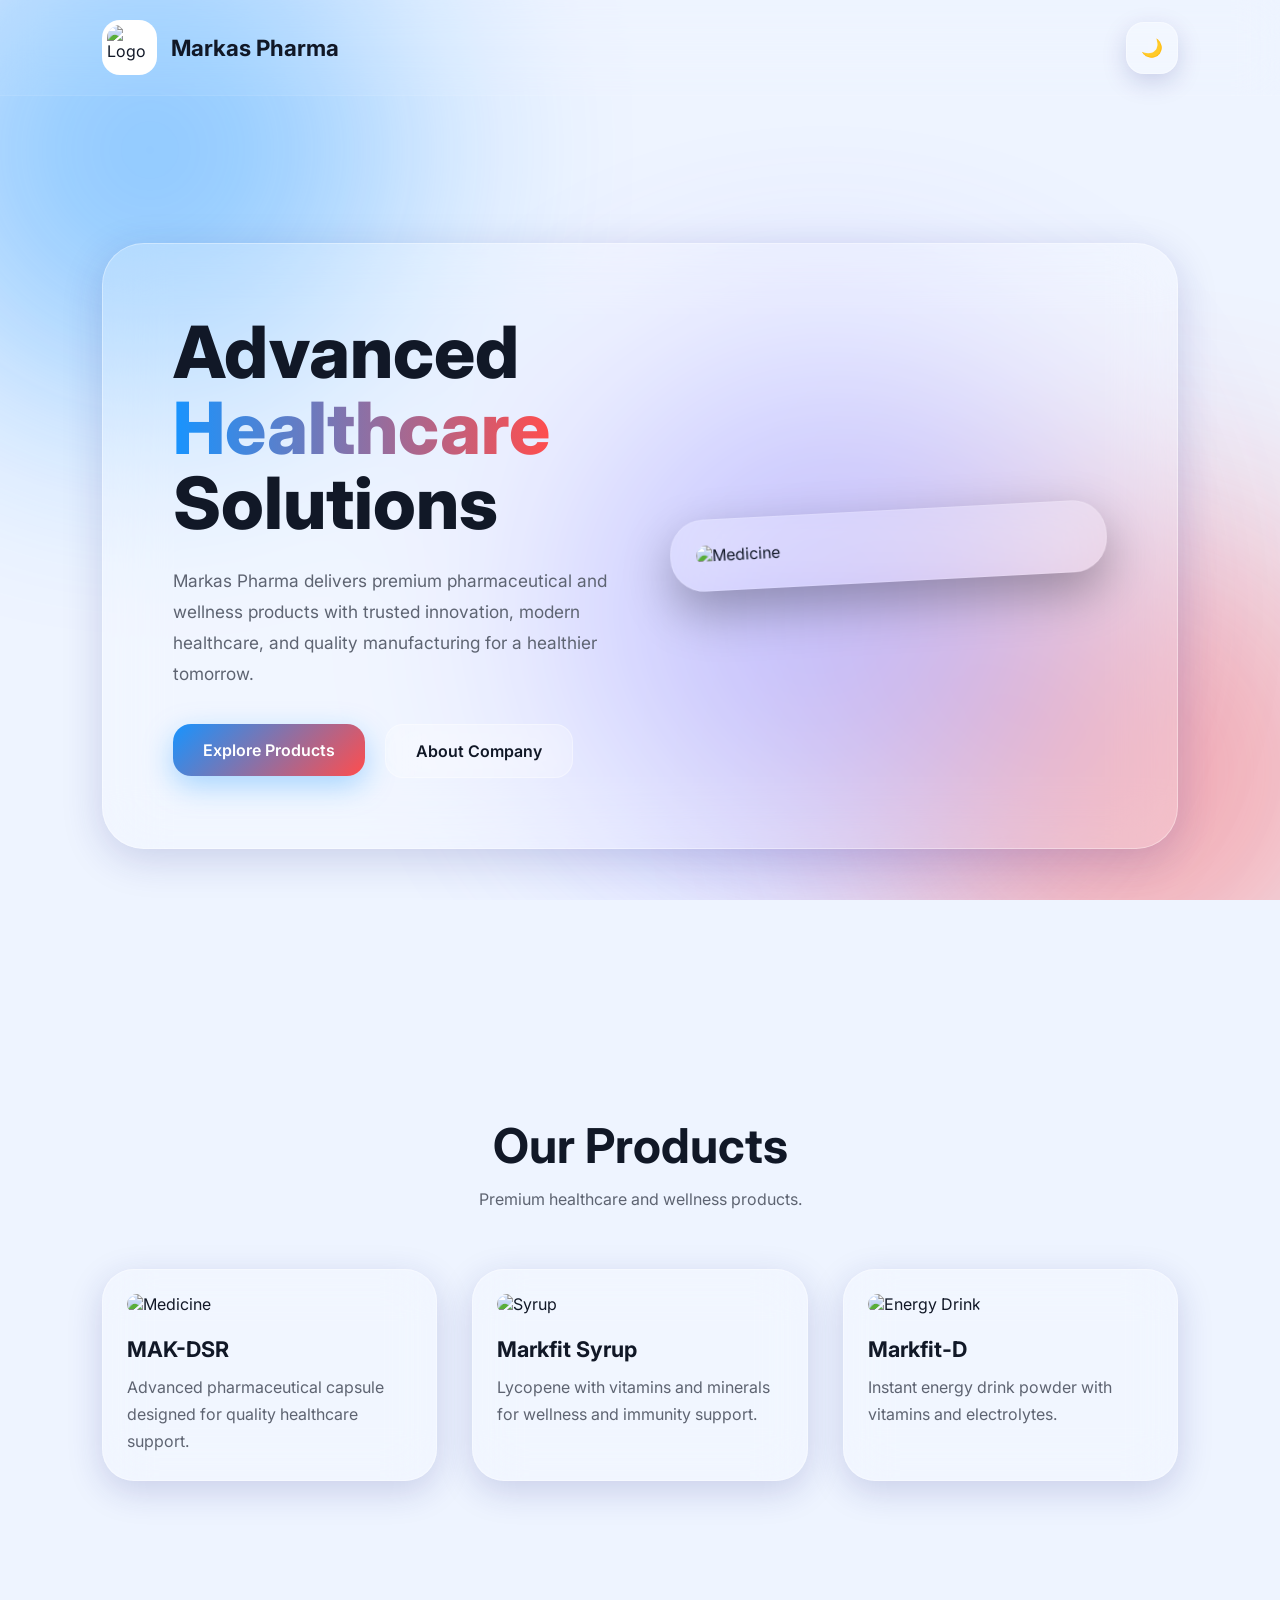
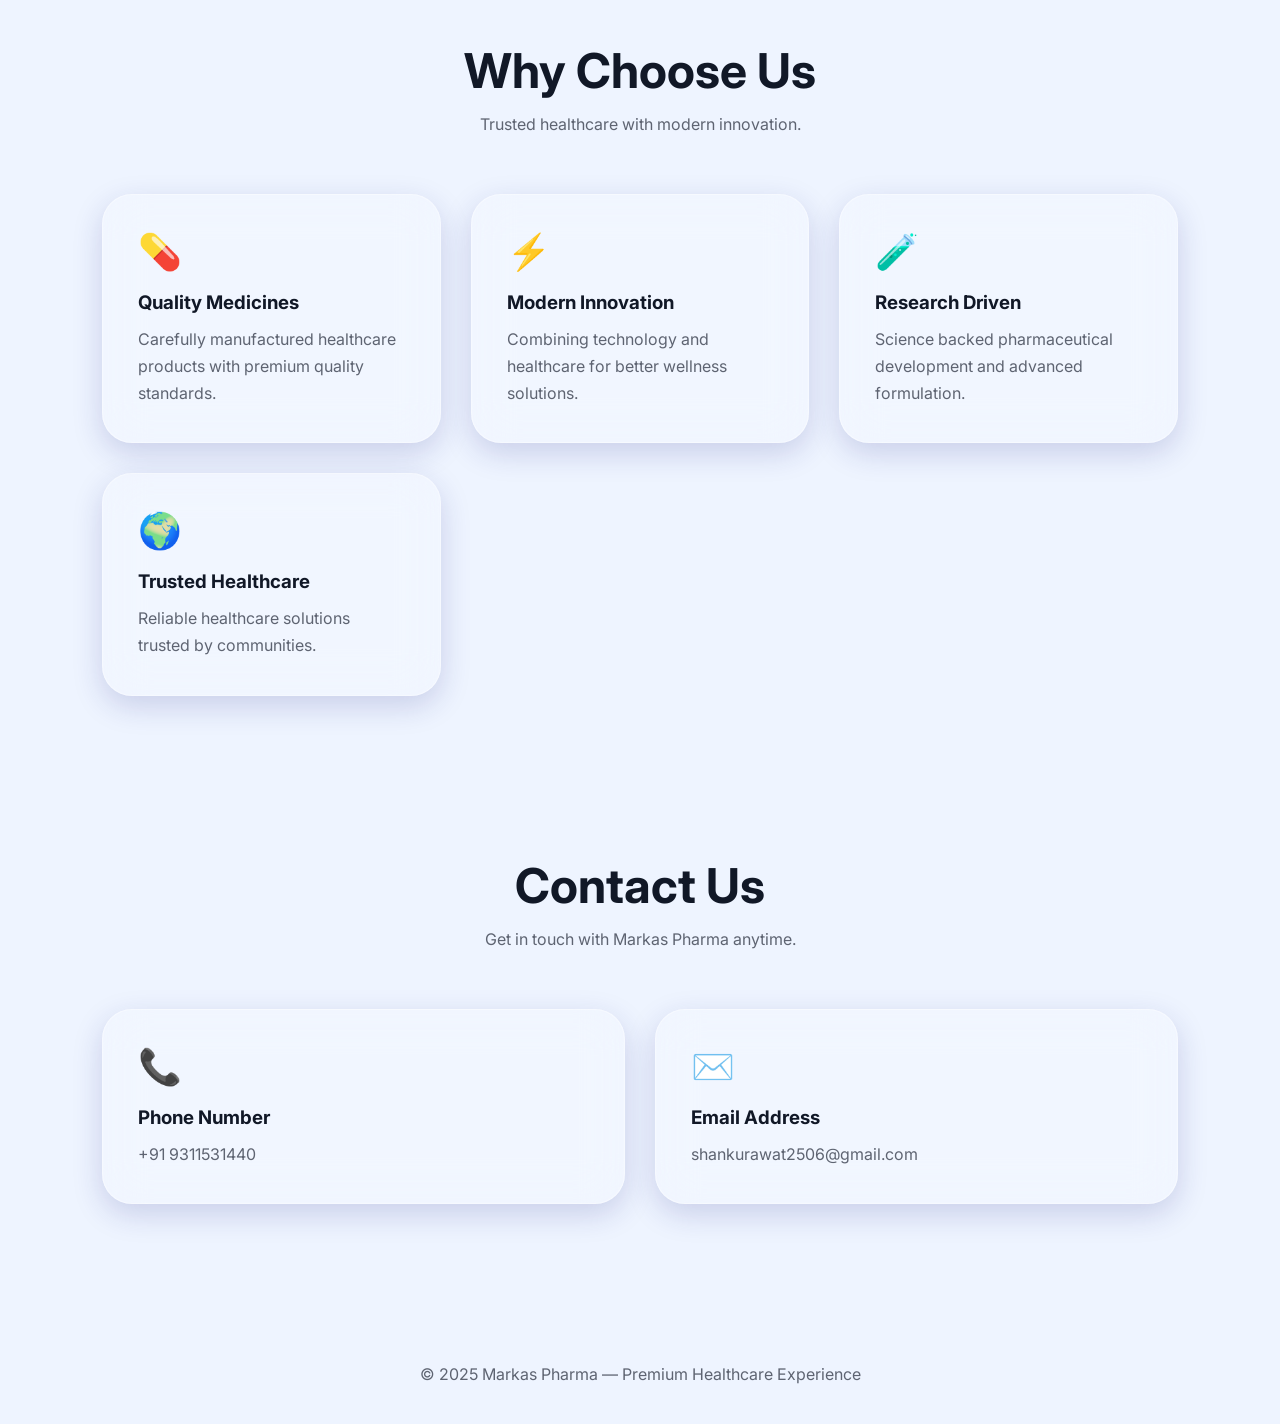
==== index.html @ 75c17c82 "Update index.html" ====
<!DOCTYPE html>
<html lang="en">

<head>

  <meta charset="UTF-8">
  <meta name="viewport" content="width=device-width, initial-scale=1.0">

  <title>Markas Pharma</title>

  <link rel="preconnect" href="https://fonts.googleapis.com">
  <link rel="preconnect" href="https://fonts.gstatic.com" crossorigin>

  <link href="https://fonts.googleapis.com/css2?family=Inter:wght@300;400;500;600;700;800&display=swap" rel="stylesheet">

  <style>

    *{
      margin:0;
      padding:0;
      box-sizing:border-box;
      font-family:'Inter',sans-serif;
      scroll-behavior:smooth;
    }

    :root{

      --bg:#eef4ff;
      --text:#111827;
      --sub:#5e6472;

      --glass:rgba(255,255,255,0.22);
      --border:rgba(255,255,255,0.35);

      --shadow:rgba(31,38,135,0.18);

    }

    body.dark{

      --bg:#050816;
      --text:#ffffff;
      --sub:#c7d0e0;

      --glass:rgba(15,18,35,0.45);
      --border:rgba(255,255,255,0.08);

      --shadow:rgba(0,0,0,0.5);

    }

    body{

      background:var(--bg);
      color:var(--text);

      overflow-x:hidden;

      transition:0.5s ease;

      min-height:100vh;

    }

    a{
      text-decoration:none;
    }

    /* Background */

    .bg{

      position:fixed;
      inset:0;

      z-index:-1;

      overflow:hidden;

    }

    .blob{

      position:absolute;

      width:500px;
      height:500px;

      border-radius:50%;

      filter:blur(120px);

      opacity:0.45;

      animation:float 10s infinite alternate ease-in-out;

    }

    .blob1{

      background:#1794ff;

      top:-100px;
      left:-100px;

    }

    .blob2{

      background:#ff4d4d;

      bottom:-120px;
      right:-100px;

      animation-delay:2s;

    }

    .blob3{

      background:#6d5eff;

      top:40%;
      left:45%;

      animation-delay:4s;

    }

    @keyframes float{

      0%{
        transform:translateY(0px) scale(1);
      }

      100%{
        transform:translateY(-40px) scale(1.1);
      }

    }

    /* Navbar */

    nav{

      width:100%;

      padding:20px 8%;

      display:flex;
      justify-content:space-between;
      align-items:center;

      position:sticky;
      top:0;

      z-index:100;

      backdrop-filter:blur(20px);

      background:rgba(255,255,255,0.05);

      border-bottom:1px solid rgba(255,255,255,0.08);

    }

    .logo{

      display:flex;
      align-items:center;

      gap:14px;

    }

    .logo img{

      width:55px;
      height:55px;

      border-radius:18px;

      object-fit:cover;

      background:white;

      padding:5px;

    }

    .logo h2{

      font-size:1.4rem;
      font-weight:700;

    }

    .theme-btn{

      width:52px;
      height:52px;

      border:none;
      border-radius:18px;

      background:var(--glass);

      backdrop-filter:blur(20px);

      border:1px solid var(--border);

      color:var(--text);

      font-size:1.1rem;

      cursor:pointer;

      transition:0.35s ease;

      box-shadow:0 8px 25px var(--shadow);

    }

    .theme-btn:hover{

      transform:translateY(-4px) scale(1.05);

    }

    /* Hero */

    .hero{

      min-height:100vh;

      display:flex;
      justify-content:center;
      align-items:center;

      padding:80px 8%;

    }

    .hero-card{

      width:100%;
      max-width:1300px;

      padding:70px;

      border-radius:42px;

      background:var(--glass);

      backdrop-filter:blur(30px);

      border:1px solid var(--border);

      box-shadow:0 10px 40px var(--shadow);

      display:grid;

      grid-template-columns:1fr 1fr;

      gap:60px;

      animation:fadeUp 1s ease;

    }

    @keyframes fadeUp{

      from{
        opacity:0;
        transform:translateY(40px);
      }

      to{
        opacity:1;
        transform:translateY(0px);
      }

    }

    .hero-text h1{

      font-size:4.5rem;

      line-height:1.05;

      margin-bottom:24px;

      font-weight:800;

    }

    .gradient{

      background:linear-gradient(90deg,#1794ff,#ff4d4d);

      -webkit-background-clip:text;

      -webkit-text-fill-color:transparent;

    }

    .hero-text p{

      color:var(--sub);

      line-height:1.8;

      font-size:1.08rem;

      margin-bottom:35px;

    }

    .buttons{

      display:flex;
      gap:20px;

      flex-wrap:wrap;

    }

    .btn{

      padding:16px 30px;

      border:none;

      border-radius:18px;

      font-size:1rem;
      font-weight:600;

      cursor:pointer;

      transition:0.35s ease;

    }

    .primary{

      background:linear-gradient(135deg,#1794ff,#ff4d4d);

      color:white;

      box-shadow:0 10px 30px rgba(23,148,255,0.35);

    }

    .secondary{

      background:var(--glass);

      color:var(--text);

      border:1px solid var(--border);

      backdrop-filter:blur(20px);

    }

    .btn:hover{

      transform:translateY(-5px) scale(1.03);

    }

    /* Hero Visual */

    .hero-visual{

      display:flex;
      justify-content:center;
      align-items:center;

    }

    .hero-window{

      width:100%;
      max-width:500px;

      padding:25px;

      border-radius:34px;

      background:rgba(255,255,255,0.08);

      border:1px solid rgba(255,255,255,0.12);

      backdrop-filter:blur(30px);

      box-shadow:0 20px 50px rgba(0,0,0,0.3);

      transform:rotate(-3deg);

      animation:floating 5s infinite ease-in-out;

      transition:0.5s ease;

    }

    .hero-window:hover{

      transform:rotate(0deg) scale(1.03);

    }

    @keyframes floating{

      0%{
        transform:translateY(0px) rotate(-3deg);
      }

      50%{
        transform:translateY(-10px) rotate(-1deg);
      }

      100%{
        transform:translateY(0px) rotate(-3deg);
      }

    }

    .hero-window img{

      width:100%;

      border-radius:24px;

    }

    /* Products */

    .products{

      padding:120px 8%;

    }

    .section-title{

      text-align:center;

      margin-bottom:60px;

    }

    .section-title h2{

      font-size:3rem;

      margin-bottom:14px;

    }

    .section-title p{

      color:var(--sub);

    }

    .product-grid{

      display:grid;

      grid-template-columns:repeat(auto-fit,minmax(280px,1fr));

      gap:35px;

    }

    .product-card{

      padding:24px;

      border-radius:32px;

      background:var(--glass);

      border:1px solid var(--border);

      backdrop-filter:blur(24px);

      box-shadow:0 10px 35px var(--shadow);

      transition:0.45s ease;

      overflow:hidden;

    }

    .product-card:hover{

      transform:translateY(-12px) scale(1.02);

    }

    .product-card img{

      width:100%;
      height:260px;

      object-fit:cover;

      border-radius:22px;

      margin-bottom:22px;

      transition:0.4s ease;

    }

    .product-card:hover img{

      transform:scale(1.05);

    }

    .product-card h3{

      font-size:1.35rem;

      margin-bottom:12px;

    }

    .product-card p{

      color:var(--sub);

      line-height:1.7;

    }

    /* Features */

    .features{

      padding:40px 8% 120px;

    }

    .feature-grid{

      display:grid;

      grid-template-columns:repeat(auto-fit,minmax(250px,1fr));

      gap:30px;

    }

    .feature-card{

      padding:35px;

      border-radius:30px;

      background:var(--glass);

      border:1px solid var(--border);

      backdrop-filter:blur(22px);

      box-shadow:0 10px 30px var(--shadow);

      transition:0.4s ease;

    }

    .feature-card:hover{

      transform:translateY(-10px);

    }

    .feature-card .icon{

      font-size:2.2rem;

      margin-bottom:18px;

    }

    .feature-card h3{

      margin-bottom:12px;

    }

    .feature-card p{

      color:var(--sub);

      line-height:1.7;

    }

    .feature-card a{

      color:inherit;

      text-decoration:none;

    }

    footer{

      text-align:center;

      padding:40px;

      color:var(--sub);

    }

    /* Responsive */

    @media(max-width:1000px){

      .hero-card{

        grid-template-columns:1fr;

        text-align:center;

      }

      .buttons{

        justify-content:center;

      }

      .hero-text h1{

        font-size:3.3rem;

      }

    }

    @media(max-width:600px){

      .hero-card{

        padding:35px;

      }

      .hero-text h1{

        font-size:2.4rem;

      }

      .section-title h2{

        font-size:2.2rem;

      }

    }

  </style>

</head>

<body>

  <!-- Background -->

  <div class="bg">

    <div class="blob blob1"></div>
    <div class="blob blob2"></div>
    <div class="blob blob3"></div>

  </div>

  <!-- Navbar -->

  <nav>

    <div class="logo">

      <img src="https://images.assettype.com/fortune-india/import/company/logos/Marksans%20Pharma%20Ltd.png" alt="Logo">

      <h2>Markas Pharma</h2>

    </div>

    <button class="theme-btn" id="themeToggle">🌙</button>

  </nav>

  <!-- Hero -->

  <section class="hero">

    <div class="hero-card">

      <div class="hero-text">

        <h1>

          Advanced
          <span class="gradient">Healthcare</span>
          Solutions

        </h1>

        <p>

          Markas Pharma delivers premium pharmaceutical
          and wellness products with trusted innovation,
          modern healthcare, and quality manufacturing
          for a healthier tomorrow.

        </p>

        <div class="buttons">

          <a href="#products">
            <button class="btn primary">Explore Products</button>
          </a>

          <a href="#about">
            <button class="btn secondary">About Company</button>
          </a>

        </div>

      </div>

      <div class="hero-visual">

        <div class="hero-window">

          <img src="https://5.imimg.com/data5/WA_9696/Default/2025/8/539053728/WN/BK/LQ/77944832/image-500x500.jpeg" alt="Medicine">

        </div>

      </div>

    </div>

  </section>

  <!-- Products -->

  <section class="products" id="products">

    <div class="section-title">

      <h2>Our Products</h2>

      <p>Premium healthcare and wellness products.</p>

    </div>

    <div class="product-grid">

      <div class="product-card">

        <img src="https://5.imimg.com/data5/WA_9696/Default/2025/8/539053728/WN/BK/LQ/77944832/image-500x500.jpeg" alt="Medicine">

        <h3>MAK-DSR</h3>

        <p>

          Advanced pharmaceutical capsule designed
          for quality healthcare support.

        </p>

      </div>

      <div class="product-card">

        <img src="https://5.imimg.com/data5/WA_9696/Default/2025/8/539055608/VT/BB/RM/77944832/markfit-syp-multivitamin-amino-acid-syp-delicious-mix-fruit-flavour-500x500.jpeg" alt="Syrup">

        <h3>Markfit Syrup</h3>

        <p>

          Lycopene with vitamins and minerals
          for wellness and immunity support.

        </p>

      </div>

      <div class="product-card">

        <img src="https://5.imimg.com/data5/WA_9696/Default/2025/8/539056517/HC/BA/ZZ/77944832/image-500x500.jpeg" alt="Energy Drink">

        <h3>Markfit-D</h3>

        <p>

          Instant energy drink powder with
          vitamins and electrolytes.

        </p>

      </div>

    </div>

  </section>

  <!-- Features -->

  <section class="features" id="about">

    <div class="section-title">

      <h2>Why Choose Us</h2>

      <p>Trusted healthcare with modern innovation.</p>

    </div>

    <div class="feature-grid">

      <div class="feature-card">

        <div class="icon">💊</div>

        <h3>Quality Medicines</h3>

        <p>

          Carefully manufactured healthcare
          products with premium quality standards.

        </p>

      </div>

      <div class="feature-card">

        <div class="icon">⚡</div>

        <h3>Modern Innovation</h3>

        <p>

          Combining technology and healthcare
          for better wellness solutions.

        </p>

      </div>

      <div class="feature-card">

        <div class="icon">🧪</div>

        <h3>Research Driven</h3>

        <p>

          Science backed pharmaceutical
          development and advanced formulation.

        </p>

      </div>

      <div class="feature-card">

        <div class="icon">🌍</div>

        <h3>Trusted Healthcare</h3>

        <p>

          Reliable healthcare solutions
          trusted by communities.

        </p>

      </div>

    </div>

  </section>

  <!-- Contact -->

  <section class="features">

    <div class="section-title">

      <h2>Contact Us</h2>

      <p>Get in touch with Markas Pharma anytime.</p>

    </div>

    <div class="feature-grid">

      <div class="feature-card">

        <div class="icon">📞</div>

        <h3>Phone Number</h3>

        <p>

          <a href="tel:9311531440">

            +91 9311531440

          </a>

        </p>

      </div>

      <div class="feature-card">

        <div class="icon">✉️</div>

        <h3>Email Address</h3>

        <p>

          <a href="mailto:shankurawat2506@gmail.com">

            shankurawat2506@gmail.com

          </a>

        </p>

      </div>

    </div>

  </section>

  <!-- Footer -->

  <footer>

    © 2025 Markas Pharma — Premium Healthcare Experience

  </footer>

  <!-- Theme Script -->

  <script>

    const toggle = document.getElementById("themeToggle");

    toggle.addEventListener("click", () => {

      document.body.classList.toggle("dark");

      if(document.body.classList.contains("dark")){

        toggle.innerHTML = "☀️";

      }

      else{

        toggle.innerHTML = "🌙";

      }

    });

  </script>

</body>
</html>
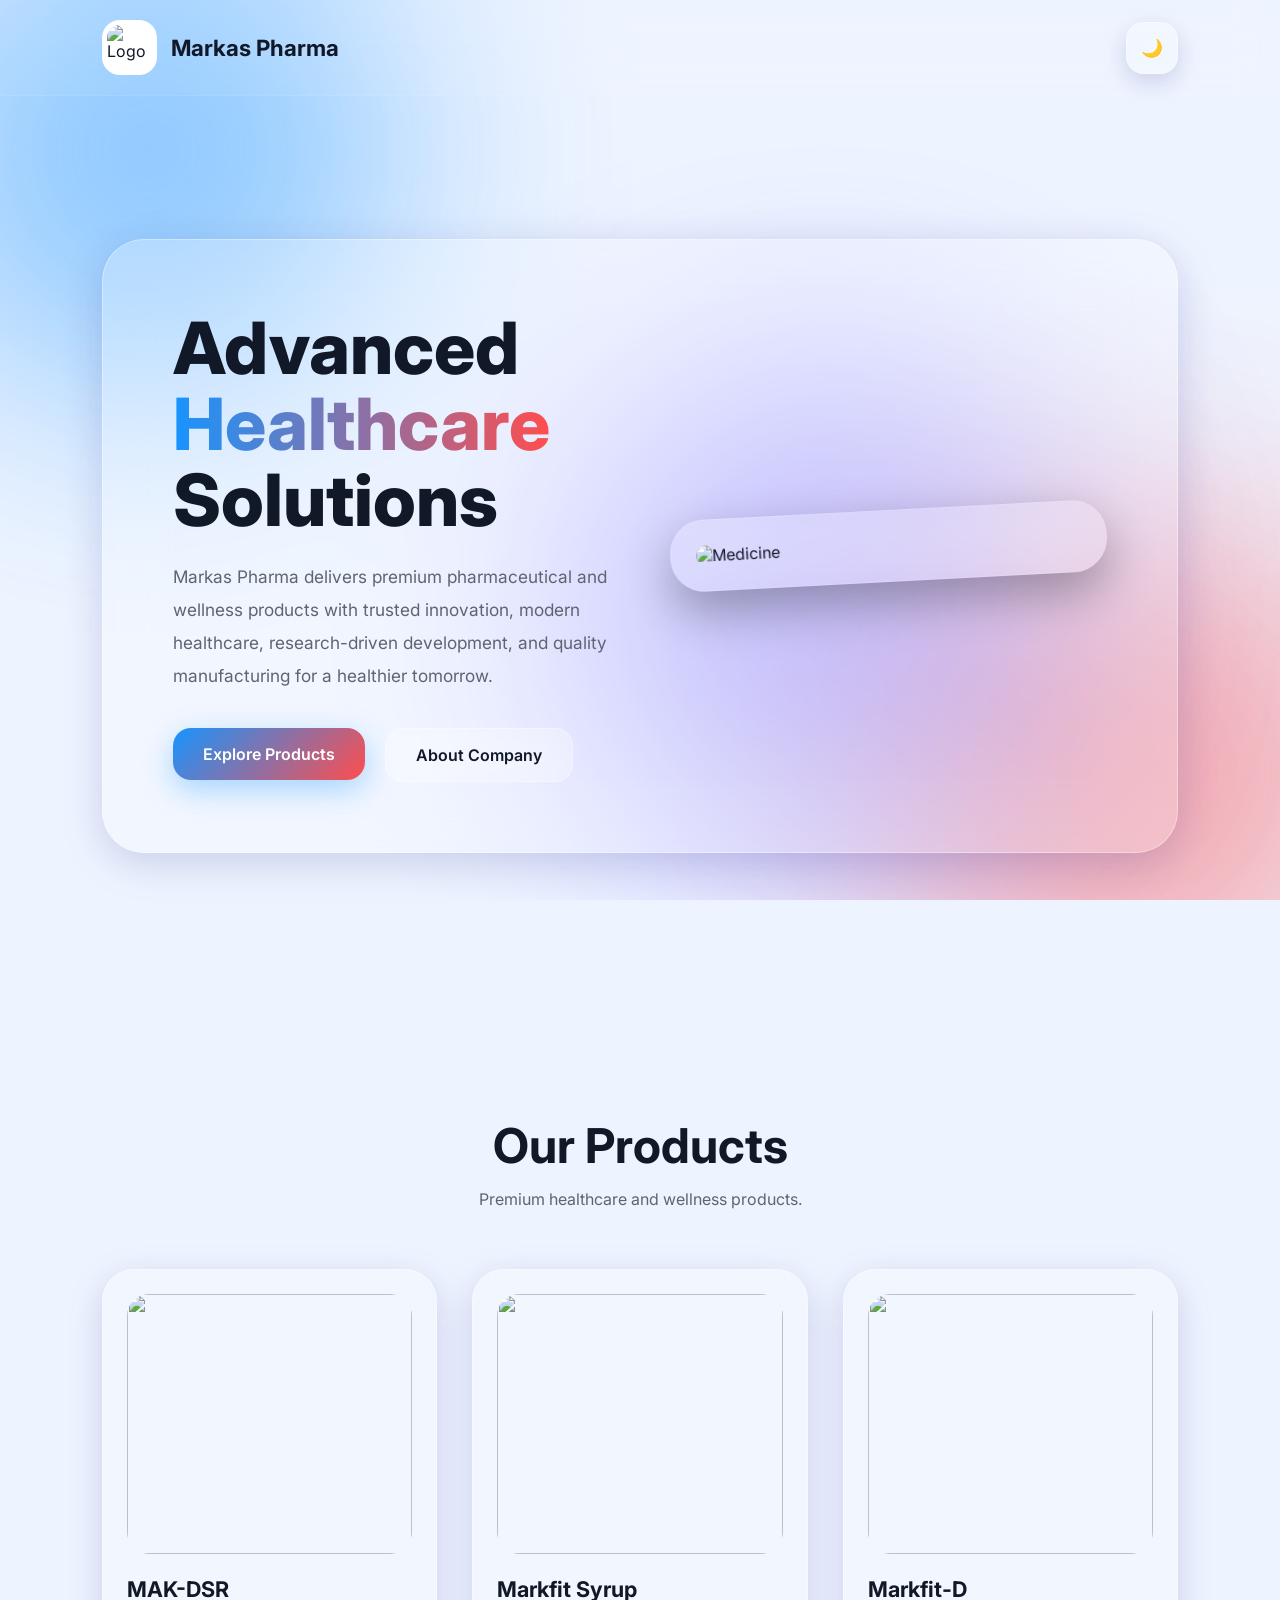
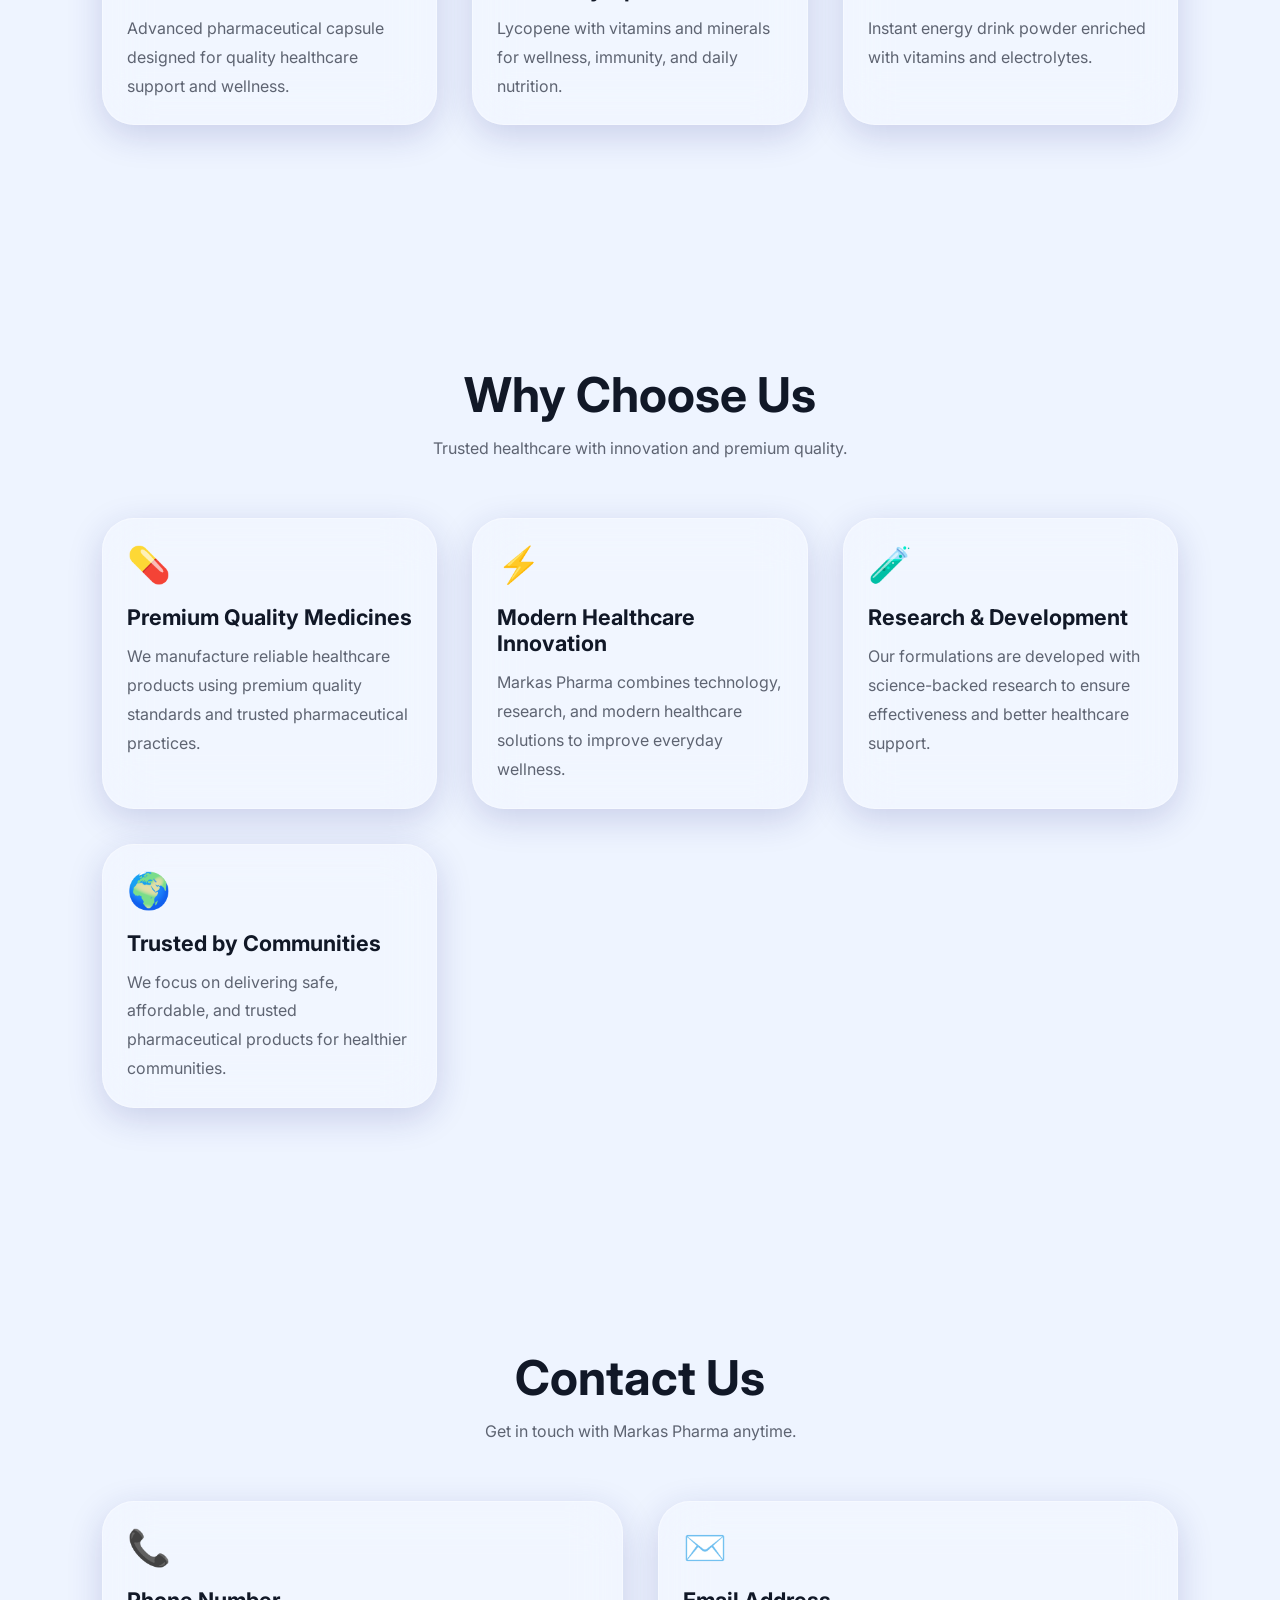
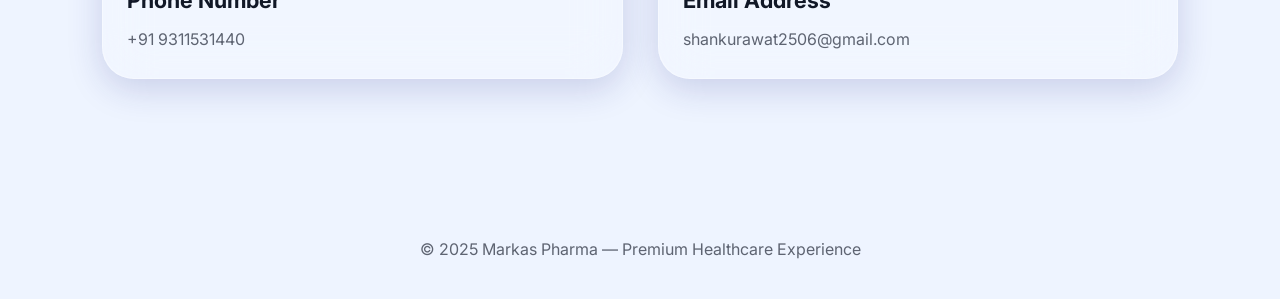
==== commit c6f1c29f: "Update index.html" ====
--- a/index.html
+++ b/index.html
@@ -23,6 +23,10 @@
       scroll-behavior:smooth;
     }
 
+    html{
+      scroll-behavior:smooth;
+    }
+
     :root{
 
       --bg:#eef4ff;
@@ -308,7 +312,7 @@
 
       color:var(--sub);
 
-      line-height:1.8;
+      line-height:1.9;
 
       font-size:1.08rem;
 
@@ -370,7 +374,7 @@
 
     }
 
-    /* Hero Visual */
+    /* Hero Image */
 
     .hero-visual{
 
@@ -430,14 +434,14 @@
     .hero-window img{
 
       width:100%;
-
       border-radius:24px;
 
     }
 
-    /* Products */
-
-    .products{
+    /* Sections */
+
+    .products,
+    .features{
 
       padding:120px 8%;
 
@@ -446,7 +450,6 @@
     .section-title{
 
       text-align:center;
-
       margin-bottom:60px;
 
     }
@@ -454,7 +457,6 @@
     .section-title h2{
 
       font-size:3rem;
-
       margin-bottom:14px;
 
     }
@@ -465,7 +467,10 @@
 
     }
 
-    .product-grid{
+    /* Product Cards */
+
+    .product-grid,
+    .feature-grid{
 
       display:grid;
 
@@ -475,7 +480,8 @@
 
     }
 
-    .product-card{
+    .product-card,
+    .feature-card{
 
       padding:24px;
 
@@ -495,7 +501,8 @@
 
     }
 
-    .product-card:hover{
+    .product-card:hover,
+    .feature-card:hover{
 
       transform:translateY(-12px) scale(1.02);
 
@@ -522,7 +529,8 @@
 
     }
 
-    .product-card h3{
+    .product-card h3,
+    .feature-card h3{
 
       font-size:1.35rem;
 
@@ -530,53 +538,12 @@
 
     }
 
-    .product-card p{
+    .product-card p,
+    .feature-card p{
 
       color:var(--sub);
 
-      line-height:1.7;
-
-    }
-
-    /* Features */
-
-    .features{
-
-      padding:40px 8% 120px;
-
-    }
-
-    .feature-grid{
-
-      display:grid;
-
-      grid-template-columns:repeat(auto-fit,minmax(250px,1fr));
-
-      gap:30px;
-
-    }
-
-    .feature-card{
-
-      padding:35px;
-
-      border-radius:30px;
-
-      background:var(--glass);
-
-      border:1px solid var(--border);
-
-      backdrop-filter:blur(22px);
-
-      box-shadow:0 10px 30px var(--shadow);
-
-      transition:0.4s ease;
-
-    }
-
-    .feature-card:hover{
-
-      transform:translateY(-10px);
+      line-height:1.8;
 
     }
 
@@ -588,24 +555,9 @@
 
     }
 
-    .feature-card h3{
-
-      margin-bottom:12px;
-
-    }
-
-    .feature-card p{
-
-      color:var(--sub);
-
-      line-height:1.7;
-
-    }
-
     .feature-card a{
 
       color:inherit;
-
       text-decoration:none;
 
     }
@@ -720,8 +672,8 @@
 
           Markas Pharma delivers premium pharmaceutical
           and wellness products with trusted innovation,
-          modern healthcare, and quality manufacturing
-          for a healthier tomorrow.
+          modern healthcare, research-driven development,
+          and quality manufacturing for a healthier tomorrow.
 
         </p>
 
@@ -769,14 +721,14 @@
 
       <div class="product-card">
 
-        <img src="https://5.imimg.com/data5/WA_9696/Default/2025/8/539053728/WN/BK/LQ/77944832/image-500x500.jpeg" alt="Medicine">
+        <img src="https://5.imimg.com/data5/WA_9696/Default/2025/8/539053728/WN/BK/LQ/77944832/image-500x500.jpeg">
 
         <h3>MAK-DSR</h3>
 
         <p>
 
           Advanced pharmaceutical capsule designed
-          for quality healthcare support.
+          for quality healthcare support and wellness.
 
         </p>
 
@@ -784,14 +736,14 @@
 
       <div class="product-card">
 
-        <img src="https://5.imimg.com/data5/WA_9696/Default/2025/8/539055608/VT/BB/RM/77944832/markfit-syp-multivitamin-amino-acid-syp-delicious-mix-fruit-flavour-500x500.jpeg" alt="Syrup">
+        <img src="https://5.imimg.com/data5/WA_9696/Default/2025/8/539055608/VT/BB/RM/77944832/markfit-syp-multivitamin-amino-acid-syp-delicious-mix-fruit-flavour-500x500.jpeg">
 
         <h3>Markfit Syrup</h3>
 
         <p>
 
           Lycopene with vitamins and minerals
-          for wellness and immunity support.
+          for wellness, immunity, and daily nutrition.
 
         </p>
 
@@ -799,14 +751,14 @@
 
       <div class="product-card">
 
-        <img src="https://5.imimg.com/data5/WA_9696/Default/2025/8/539056517/HC/BA/ZZ/77944832/image-500x500.jpeg" alt="Energy Drink">
+        <img src="https://5.imimg.com/data5/WA_9696/Default/2025/8/539056517/HC/BA/ZZ/77944832/image-500x500.jpeg">
 
         <h3>Markfit-D</h3>
 
         <p>
 
-          Instant energy drink powder with
-          vitamins and electrolytes.
+          Instant energy drink powder enriched
+          with vitamins and electrolytes.
 
         </p>
 
@@ -816,7 +768,7 @@
 
   </section>
 
-  <!-- Features -->
+  <!-- About -->
 
   <section class="features" id="about">
 
@@ -824,7 +776,7 @@
 
       <h2>Why Choose Us</h2>
 
-      <p>Trusted healthcare with modern innovation.</p>
+      <p>Trusted healthcare with innovation and premium quality.</p>
 
     </div>
 
@@ -834,12 +786,13 @@
 
         <div class="icon">💊</div>
 
-        <h3>Quality Medicines</h3>
+        <h3>Premium Quality Medicines</h3>
 
         <p>
 
-          Carefully manufactured healthcare
-          products with premium quality standards.
+          We manufacture reliable healthcare
+          products using premium quality standards
+          and trusted pharmaceutical practices.
 
         </p>
 
@@ -849,12 +802,13 @@
 
         <div class="icon">⚡</div>
 
-        <h3>Modern Innovation</h3>
+        <h3>Modern Healthcare Innovation</h3>
 
         <p>
 
-          Combining technology and healthcare
-          for better wellness solutions.
+          Markas Pharma combines technology,
+          research, and modern healthcare solutions
+          to improve everyday wellness.
 
         </p>
 
@@ -864,12 +818,13 @@
 
         <div class="icon">🧪</div>
 
-        <h3>Research Driven</h3>
+        <h3>Research & Development</h3>
 
         <p>
 
-          Science backed pharmaceutical
-          development and advanced formulation.
+          Our formulations are developed with
+          science-backed research to ensure
+          effectiveness and better healthcare support.
 
         </p>
 
@@ -879,12 +834,13 @@
 
         <div class="icon">🌍</div>
 
-        <h3>Trusted Healthcare</h3>
+        <h3>Trusted by Communities</h3>
 
         <p>
 
-          Reliable healthcare solutions
-          trusted by communities.
+          We focus on delivering safe,
+          affordable, and trusted pharmaceutical
+          products for healthier communities.
 
         </p>
 
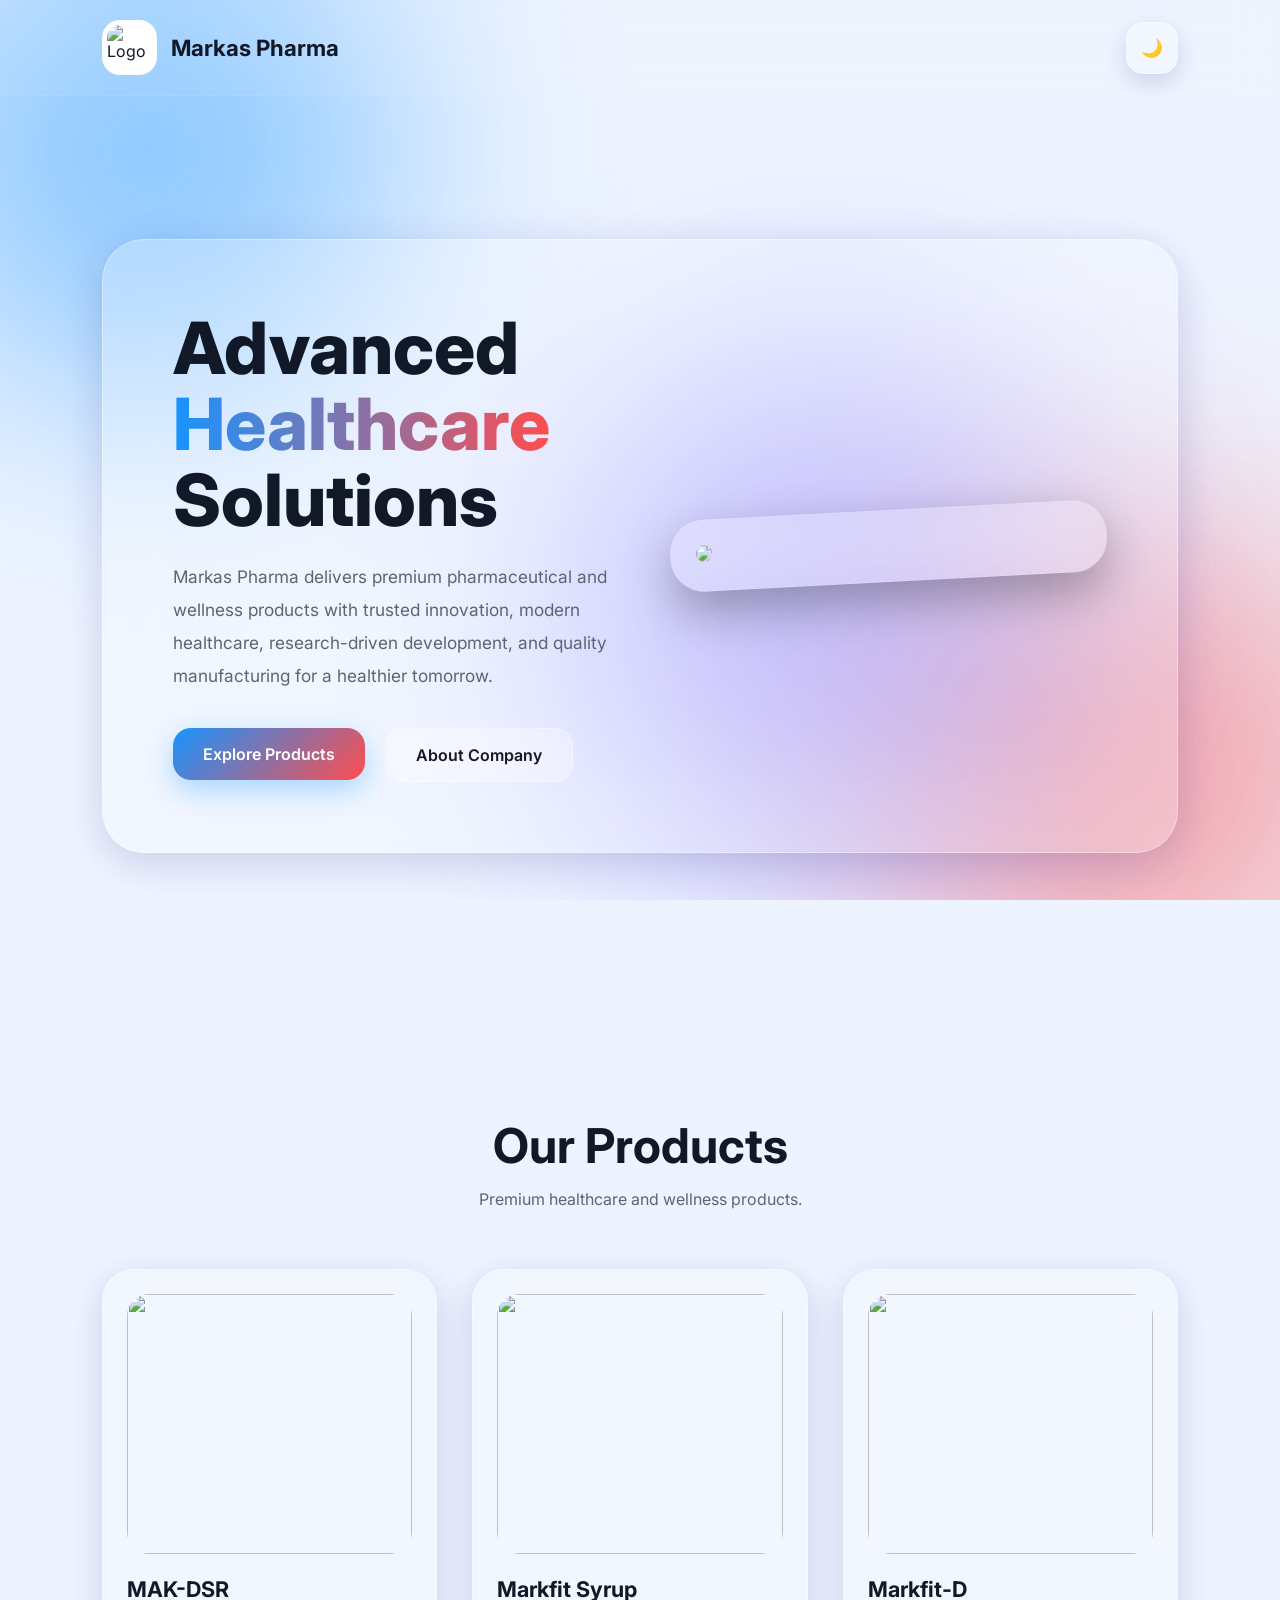
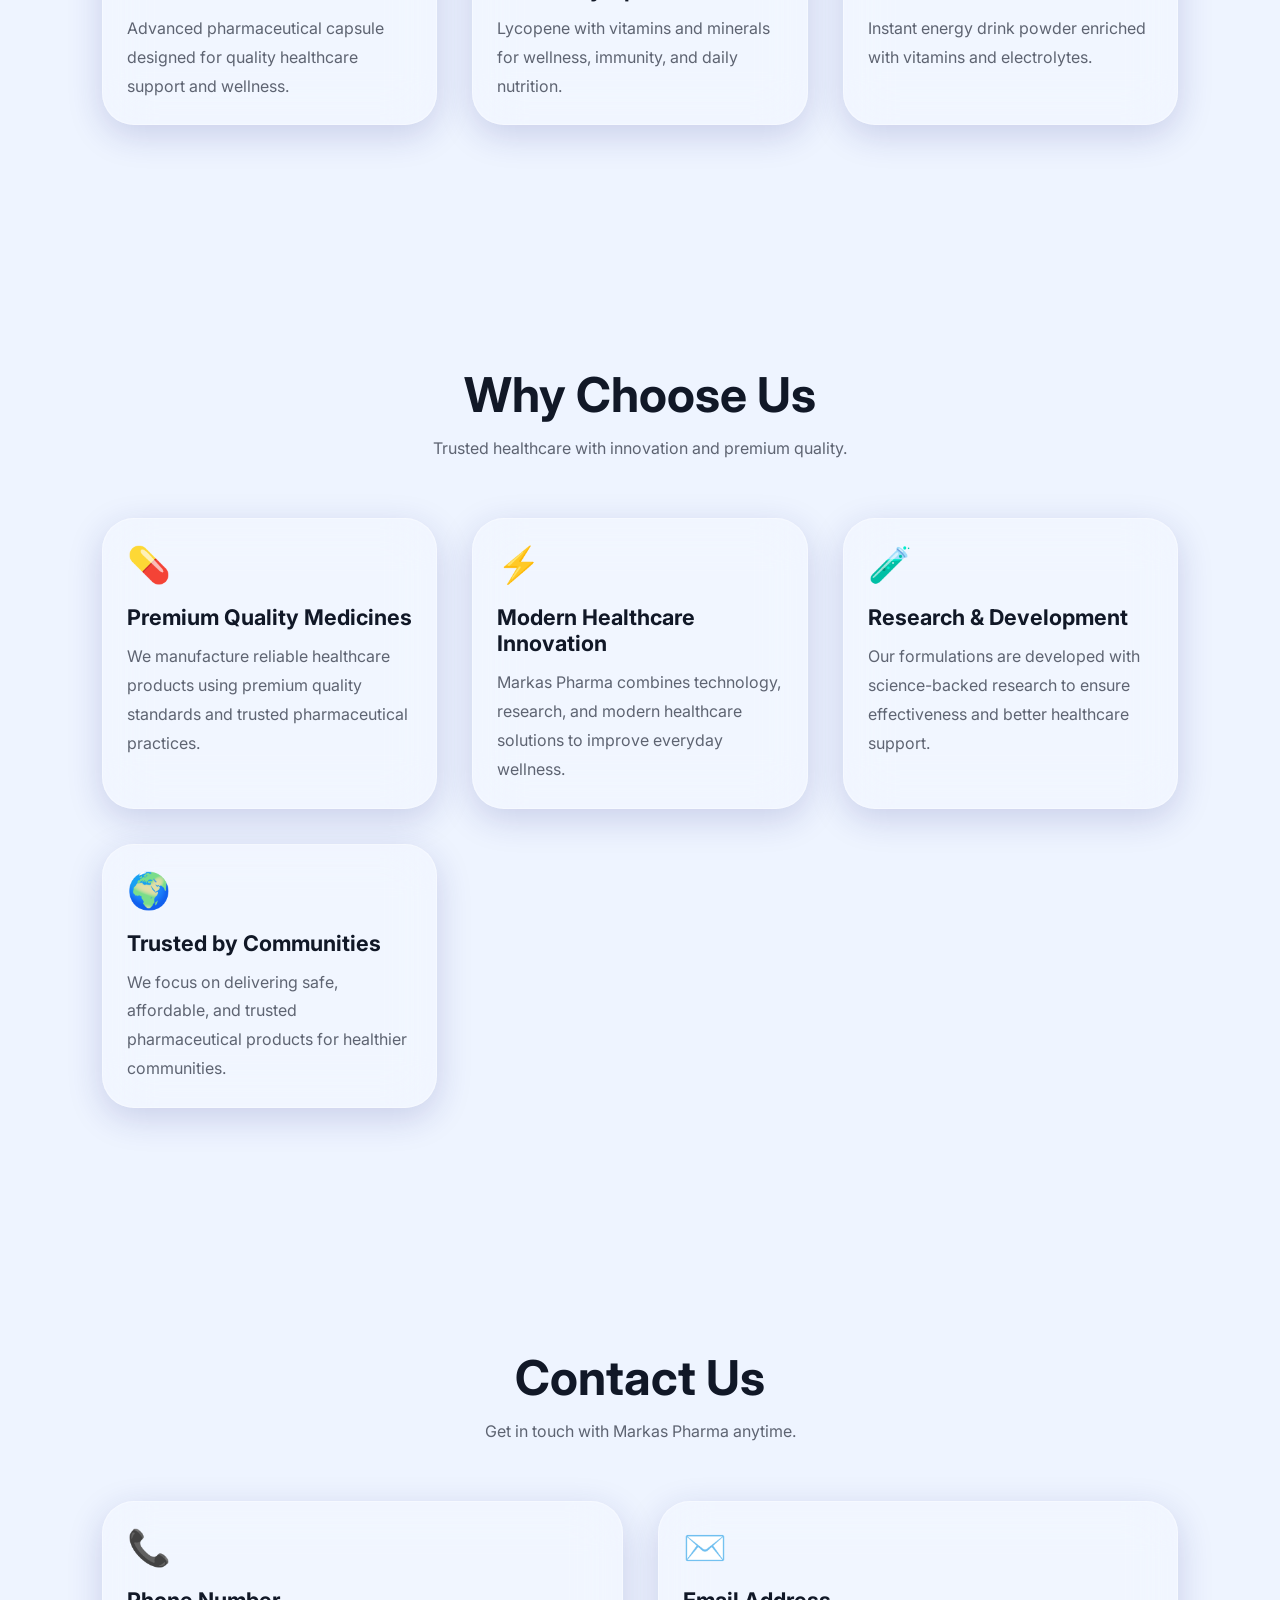
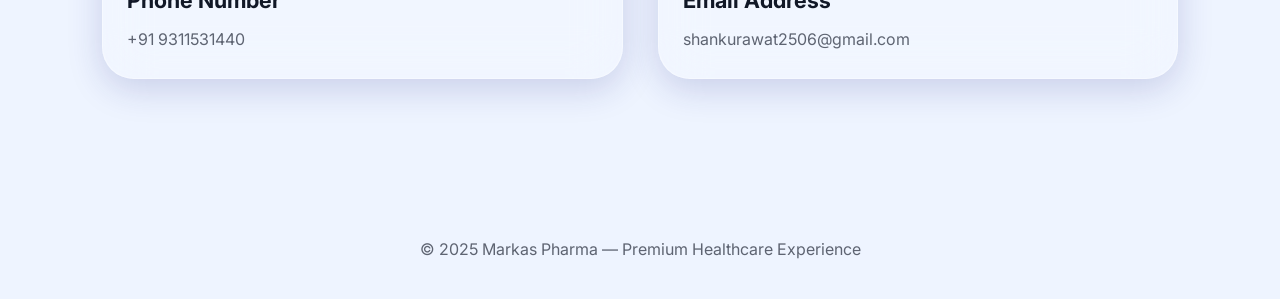
==== commit eee6b2cd: "Update index.html" ====
--- a/index.html
+++ b/index.html
@@ -695,7 +695,7 @@
 
         <div class="hero-window">
 
-          <img src="https://5.imimg.com/data5/WA_9696/Default/2025/8/539053728/WN/BK/LQ/77944832/image-500x500.jpeg" alt="Medicine">
+          <img src="https://chatgpt.com/backend-api/estuary/content?id=file_00000000ee7471fab7d4e2ef7f9038a4&ts=493996&p=fs&cid=1&sig=3b16f71c13d2c8c0832d7505b02a0c49f9a49c3c65e7ae78b9498faad3158dd3&v=0">
 
         </div>
 
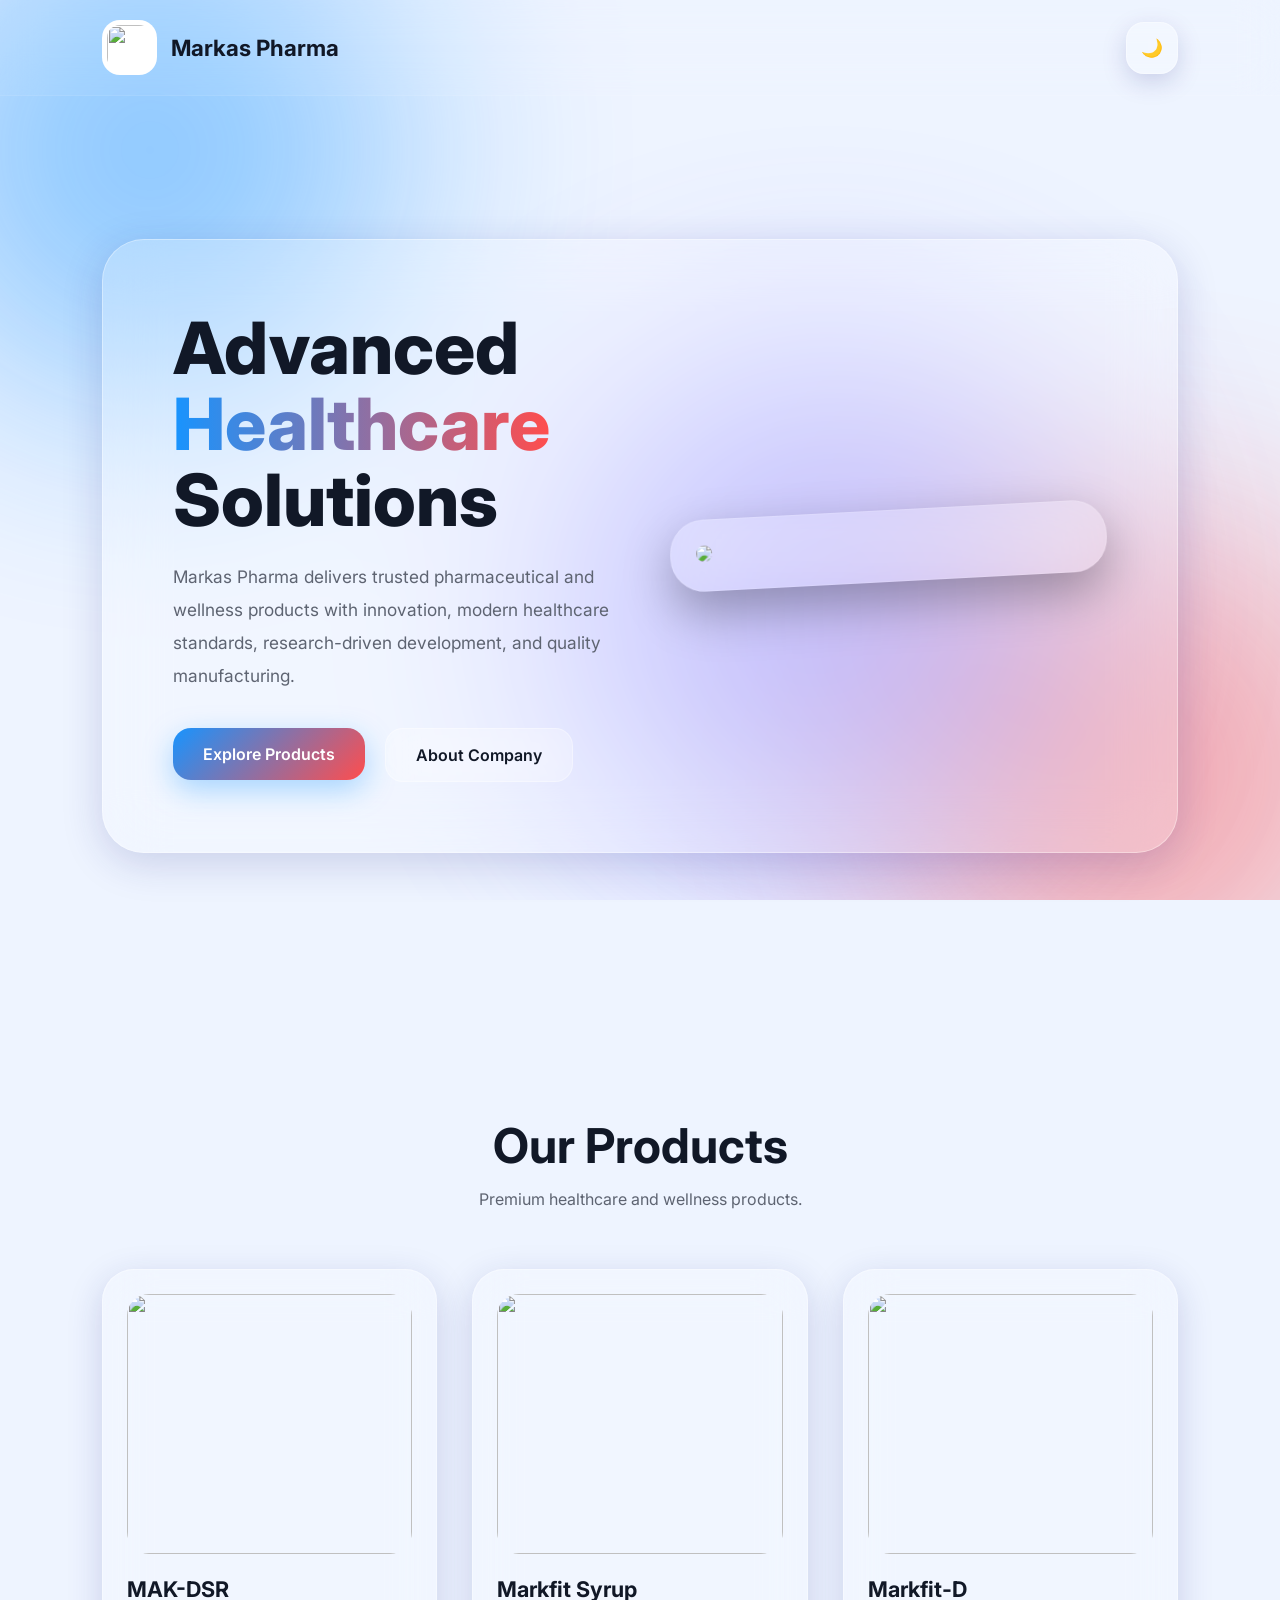
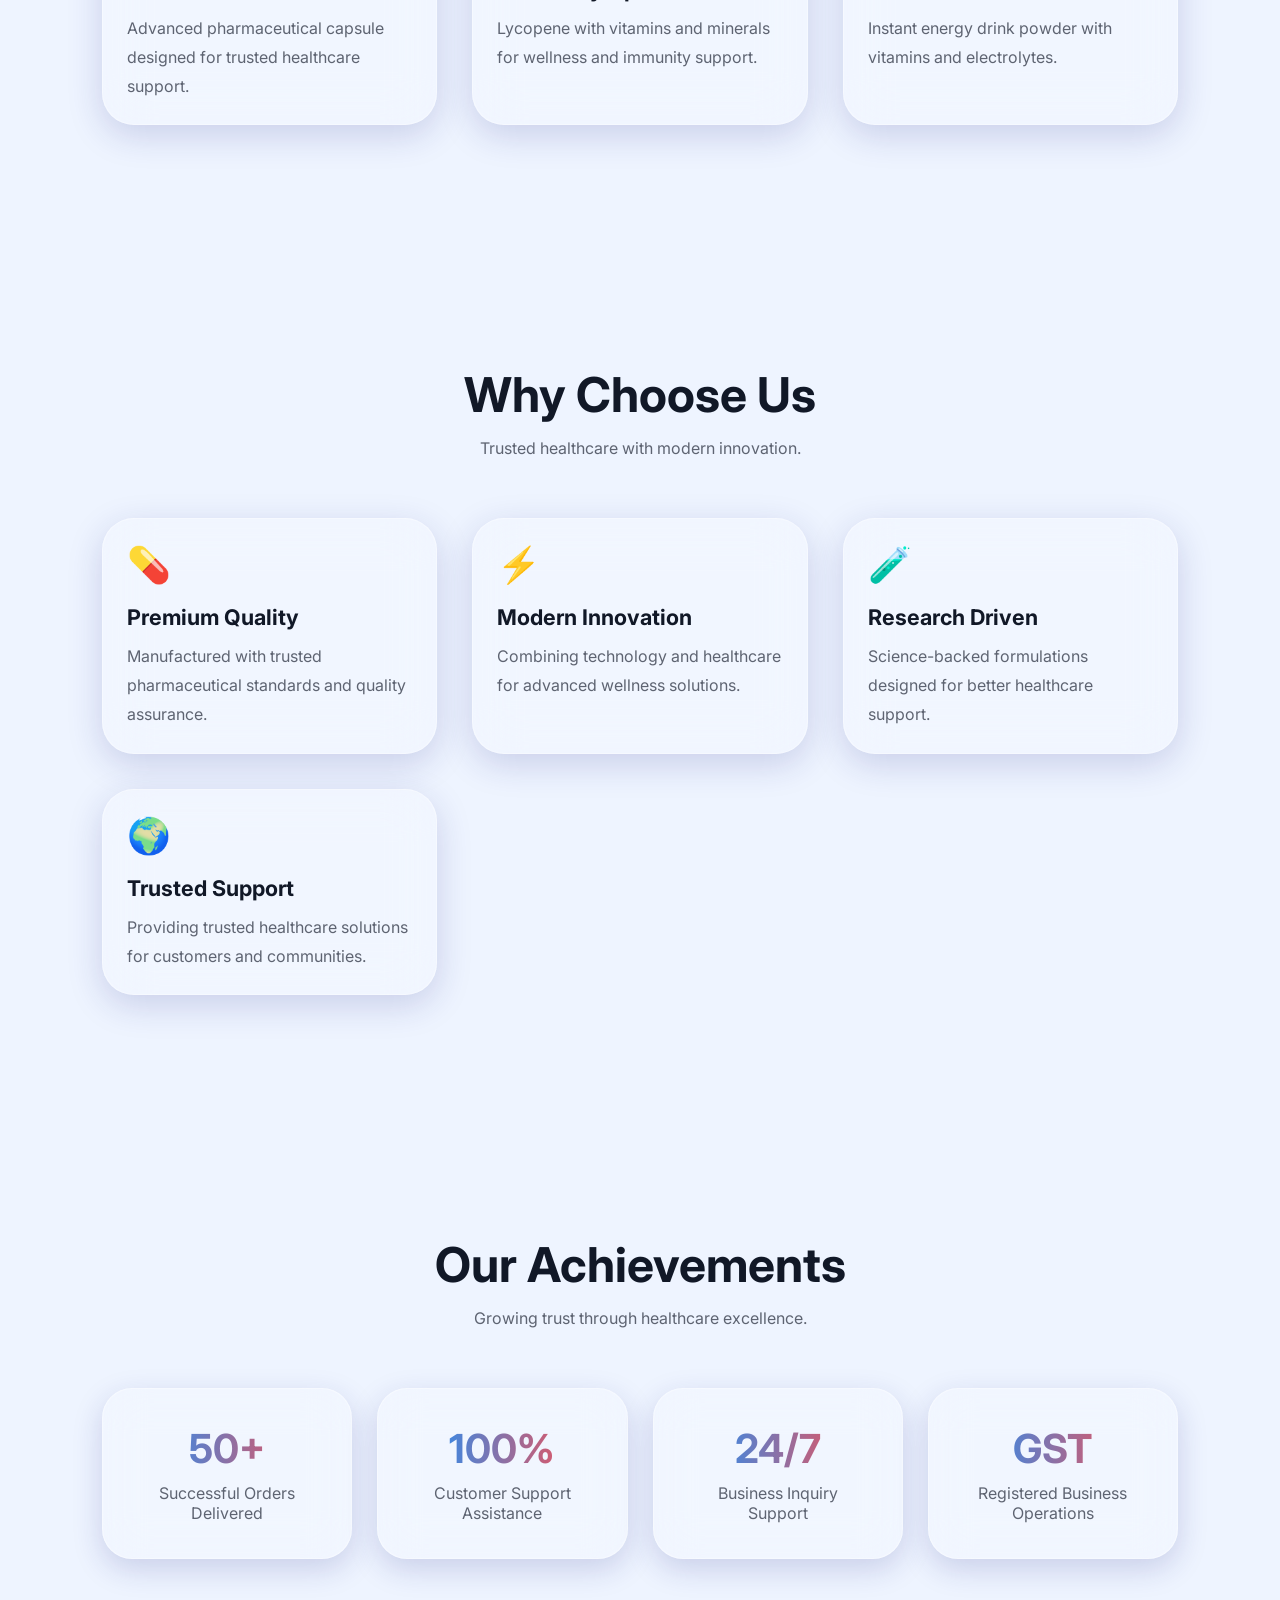
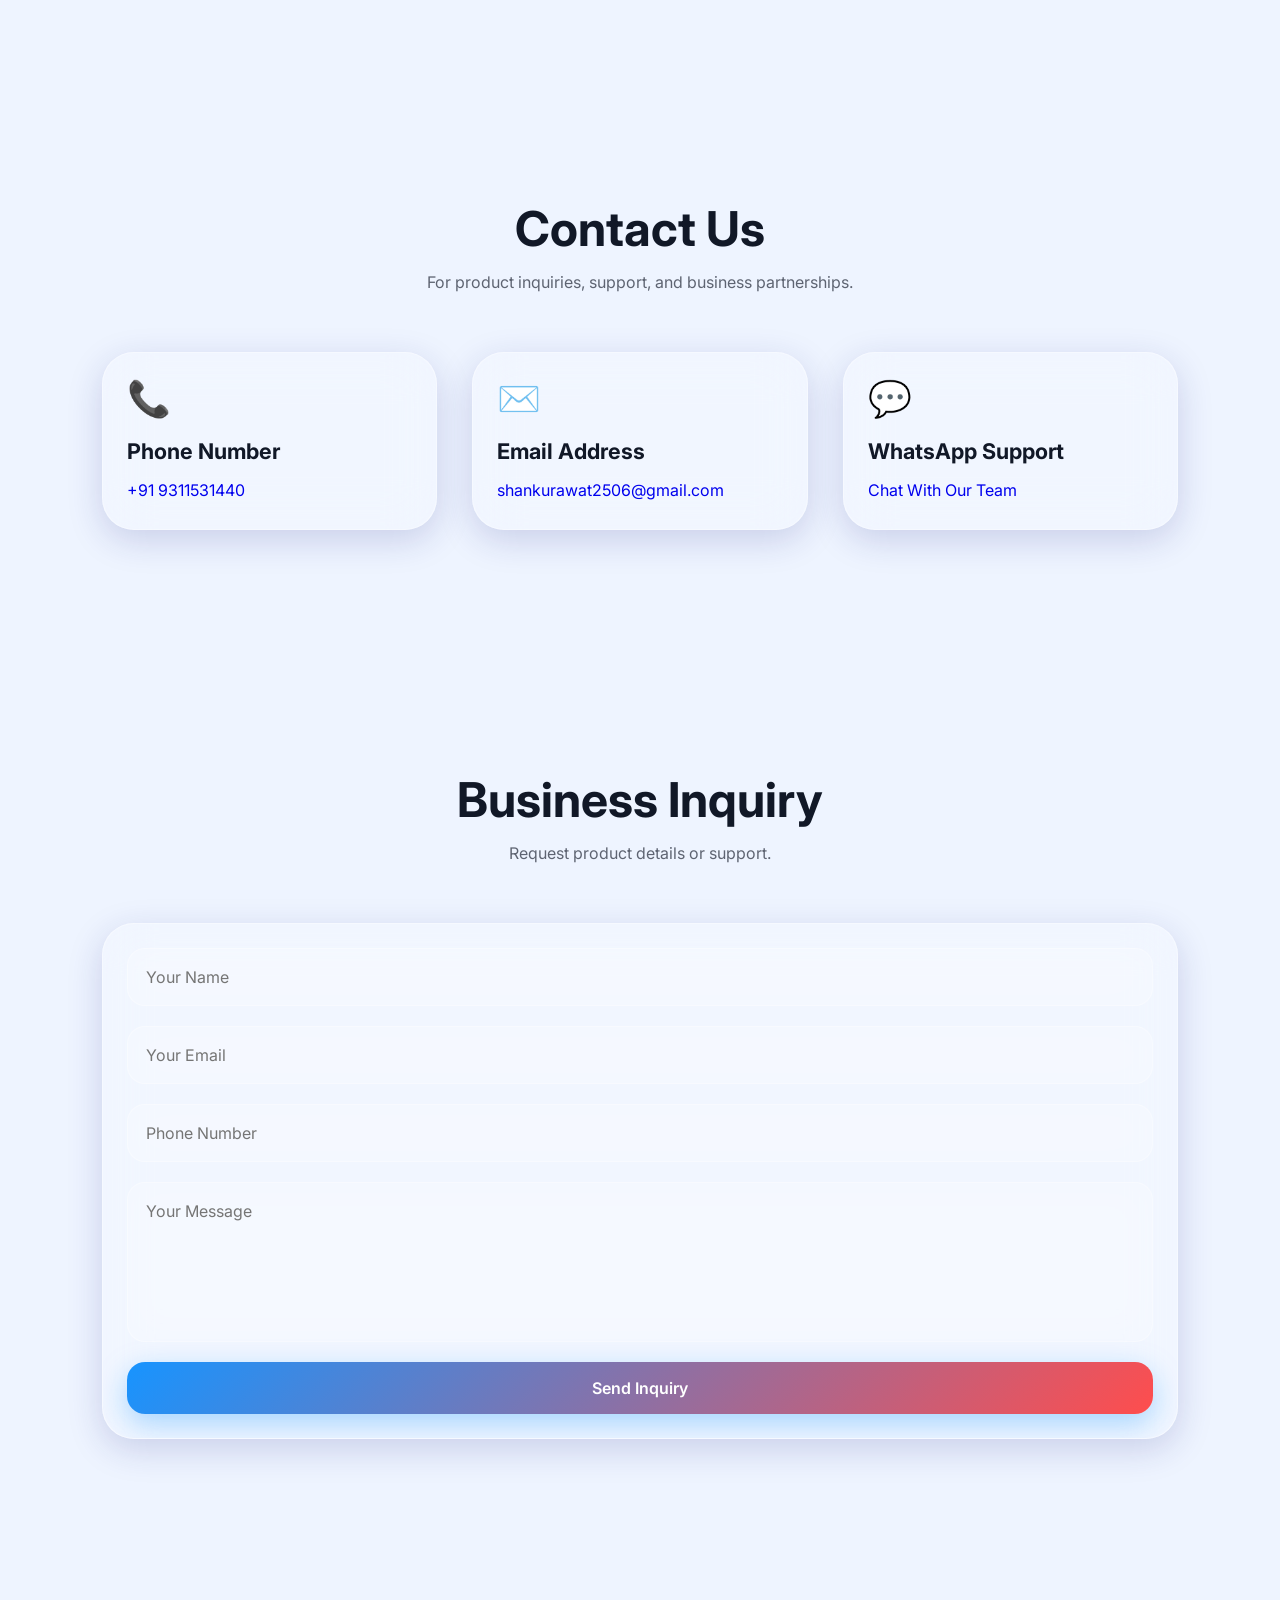
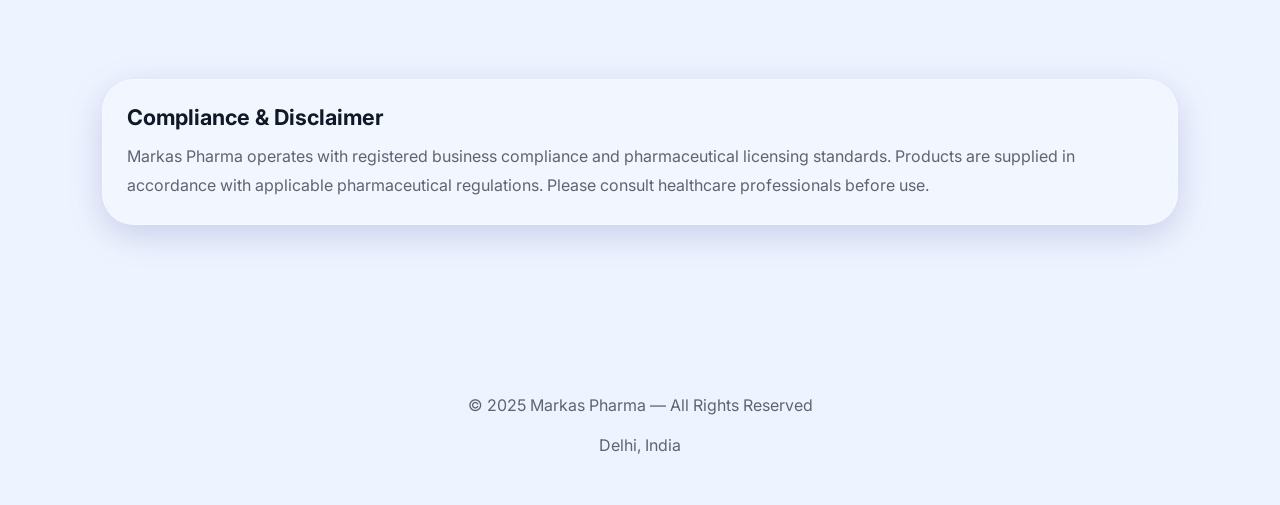
==== commit 9d4c8299: "Update index.html" ====
--- a/index.html
+++ b/index.html
@@ -1,942 +1,1172 @@
+<!-- =========================
+MARKAS PHARMA FULL WEBSITE
+========================= -->
+
 <!DOCTYPE html>
 <html lang="en">
 
 <head>
 
-  <meta charset="UTF-8">
-  <meta name="viewport" content="width=device-width, initial-scale=1.0">
-
-  <title>Markas Pharma</title>
-
-  <link rel="preconnect" href="https://fonts.googleapis.com">
-  <link rel="preconnect" href="https://fonts.gstatic.com" crossorigin>
-
-  <link href="https://fonts.googleapis.com/css2?family=Inter:wght@300;400;500;600;700;800&display=swap" rel="stylesheet">
-
-  <style>
-
-    *{
-      margin:0;
-      padding:0;
-      box-sizing:border-box;
-      font-family:'Inter',sans-serif;
-      scroll-behavior:smooth;
-    }
-
-    html{
-      scroll-behavior:smooth;
-    }
-
-    :root{
-
-      --bg:#eef4ff;
-      --text:#111827;
-      --sub:#5e6472;
-
-      --glass:rgba(255,255,255,0.22);
-      --border:rgba(255,255,255,0.35);
-
-      --shadow:rgba(31,38,135,0.18);
-
-    }
-
-    body.dark{
-
-      --bg:#050816;
-      --text:#ffffff;
-      --sub:#c7d0e0;
-
-      --glass:rgba(15,18,35,0.45);
-      --border:rgba(255,255,255,0.08);
-
-      --shadow:rgba(0,0,0,0.5);
-
-    }
-
-    body{
-
-      background:var(--bg);
-      color:var(--text);
-
-      overflow-x:hidden;
-
-      transition:0.5s ease;
-
-      min-height:100vh;
-
-    }
-
-    a{
-      text-decoration:none;
-    }
-
-    /* Background */
-
-    .bg{
-
-      position:fixed;
-      inset:0;
-
-      z-index:-1;
-
-      overflow:hidden;
-
-    }
-
-    .blob{
-
-      position:absolute;
-
-      width:500px;
-      height:500px;
-
-      border-radius:50%;
-
-      filter:blur(120px);
-
-      opacity:0.45;
-
-      animation:float 10s infinite alternate ease-in-out;
-
-    }
-
-    .blob1{
-
-      background:#1794ff;
-
-      top:-100px;
-      left:-100px;
-
-    }
-
-    .blob2{
-
-      background:#ff4d4d;
-
-      bottom:-120px;
-      right:-100px;
-
-      animation-delay:2s;
-
-    }
-
-    .blob3{
-
-      background:#6d5eff;
-
-      top:40%;
-      left:45%;
-
-      animation-delay:4s;
-
-    }
-
-    @keyframes float{
-
-      0%{
-        transform:translateY(0px) scale(1);
-      }
-
-      100%{
-        transform:translateY(-40px) scale(1.1);
-      }
-
-    }
-
-    /* Navbar */
-
-    nav{
-
-      width:100%;
-
-      padding:20px 8%;
-
-      display:flex;
-      justify-content:space-between;
-      align-items:center;
-
-      position:sticky;
-      top:0;
-
-      z-index:100;
-
-      backdrop-filter:blur(20px);
-
-      background:rgba(255,255,255,0.05);
-
-      border-bottom:1px solid rgba(255,255,255,0.08);
-
-    }
-
-    .logo{
-
-      display:flex;
-      align-items:center;
-
-      gap:14px;
-
-    }
-
-    .logo img{
-
-      width:55px;
-      height:55px;
-
-      border-radius:18px;
-
-      object-fit:cover;
-
-      background:white;
-
-      padding:5px;
-
-    }
-
-    .logo h2{
-
-      font-size:1.4rem;
-      font-weight:700;
-
-    }
-
-    .theme-btn{
-
-      width:52px;
-      height:52px;
-
-      border:none;
-      border-radius:18px;
-
-      background:var(--glass);
-
-      backdrop-filter:blur(20px);
-
-      border:1px solid var(--border);
-
-      color:var(--text);
-
-      font-size:1.1rem;
-
-      cursor:pointer;
-
-      transition:0.35s ease;
-
-      box-shadow:0 8px 25px var(--shadow);
-
-    }
-
-    .theme-btn:hover{
-
-      transform:translateY(-4px) scale(1.05);
-
-    }
-
-    /* Hero */
-
-    .hero{
-
-      min-height:100vh;
-
-      display:flex;
-      justify-content:center;
-      align-items:center;
-
-      padding:80px 8%;
-
-    }
-
-    .hero-card{
-
-      width:100%;
-      max-width:1300px;
-
-      padding:70px;
-
-      border-radius:42px;
-
-      background:var(--glass);
-
-      backdrop-filter:blur(30px);
-
-      border:1px solid var(--border);
-
-      box-shadow:0 10px 40px var(--shadow);
-
-      display:grid;
-
-      grid-template-columns:1fr 1fr;
-
-      gap:60px;
-
-      animation:fadeUp 1s ease;
-
-    }
-
-    @keyframes fadeUp{
-
-      from{
-        opacity:0;
-        transform:translateY(40px);
-      }
-
-      to{
-        opacity:1;
-        transform:translateY(0px);
-      }
-
-    }
-
-    .hero-text h1{
-
-      font-size:4.5rem;
-
-      line-height:1.05;
-
-      margin-bottom:24px;
-
-      font-weight:800;
-
-    }
-
-    .gradient{
-
-      background:linear-gradient(90deg,#1794ff,#ff4d4d);
-
-      -webkit-background-clip:text;
-
-      -webkit-text-fill-color:transparent;
-
-    }
-
-    .hero-text p{
-
-      color:var(--sub);
-
-      line-height:1.9;
-
-      font-size:1.08rem;
-
-      margin-bottom:35px;
-
-    }
-
-    .buttons{
-
-      display:flex;
-      gap:20px;
-
-      flex-wrap:wrap;
-
-    }
-
-    .btn{
-
-      padding:16px 30px;
-
-      border:none;
-
-      border-radius:18px;
-
-      font-size:1rem;
-      font-weight:600;
-
-      cursor:pointer;
-
-      transition:0.35s ease;
-
-    }
-
-    .primary{
-
-      background:linear-gradient(135deg,#1794ff,#ff4d4d);
-
-      color:white;
-
-      box-shadow:0 10px 30px rgba(23,148,255,0.35);
-
-    }
-
-    .secondary{
-
-      background:var(--glass);
-
-      color:var(--text);
-
-      border:1px solid var(--border);
-
-      backdrop-filter:blur(20px);
-
-    }
-
-    .btn:hover{
-
-      transform:translateY(-5px) scale(1.03);
-
-    }
-
-    /* Hero Image */
-
-    .hero-visual{
-
-      display:flex;
-      justify-content:center;
-      align-items:center;
-
-    }
-
-    .hero-window{
-
-      width:100%;
-      max-width:500px;
-
-      padding:25px;
-
-      border-radius:34px;
-
-      background:rgba(255,255,255,0.08);
-
-      border:1px solid rgba(255,255,255,0.12);
-
-      backdrop-filter:blur(30px);
-
-      box-shadow:0 20px 50px rgba(0,0,0,0.3);
-
-      transform:rotate(-3deg);
-
-      animation:floating 5s infinite ease-in-out;
-
-      transition:0.5s ease;
-
-    }
-
-    .hero-window:hover{
-
-      transform:rotate(0deg) scale(1.03);
-
-    }
-
-    @keyframes floating{
-
-      0%{
-        transform:translateY(0px) rotate(-3deg);
-      }
-
-      50%{
-        transform:translateY(-10px) rotate(-1deg);
-      }
-
-      100%{
-        transform:translateY(0px) rotate(-3deg);
-      }
-
-    }
-
-    .hero-window img{
-
-      width:100%;
-      border-radius:24px;
-
-    }
-
-    /* Sections */
-
-    .products,
-    .features{
-
-      padding:120px 8%;
-
-    }
-
-    .section-title{
-
-      text-align:center;
-      margin-bottom:60px;
-
-    }
-
-    .section-title h2{
-
-      font-size:3rem;
-      margin-bottom:14px;
-
-    }
-
-    .section-title p{
-
-      color:var(--sub);
-
-    }
-
-    /* Product Cards */
-
-    .product-grid,
-    .feature-grid{
-
-      display:grid;
-
-      grid-template-columns:repeat(auto-fit,minmax(280px,1fr));
-
-      gap:35px;
-
-    }
-
-    .product-card,
-    .feature-card{
-
-      padding:24px;
-
-      border-radius:32px;
-
-      background:var(--glass);
-
-      border:1px solid var(--border);
-
-      backdrop-filter:blur(24px);
-
-      box-shadow:0 10px 35px var(--shadow);
-
-      transition:0.45s ease;
-
-      overflow:hidden;
-
-    }
-
-    .product-card:hover,
-    .feature-card:hover{
-
-      transform:translateY(-12px) scale(1.02);
-
-    }
-
-    .product-card img{
-
-      width:100%;
-      height:260px;
-
-      object-fit:cover;
-
-      border-radius:22px;
-
-      margin-bottom:22px;
-
-      transition:0.4s ease;
-
-    }
-
-    .product-card:hover img{
-
-      transform:scale(1.05);
-
-    }
-
-    .product-card h3,
-    .feature-card h3{
-
-      font-size:1.35rem;
-
-      margin-bottom:12px;
-
-    }
-
-    .product-card p,
-    .feature-card p{
-
-      color:var(--sub);
-
-      line-height:1.8;
-
-    }
-
-    .feature-card .icon{
-
-      font-size:2.2rem;
-
-      margin-bottom:18px;
-
-    }
-
-    .feature-card a{
-
-      color:inherit;
-      text-decoration:none;
-
-    }
-
-    footer{
-
-      text-align:center;
-
-      padding:40px;
-
-      color:var(--sub);
-
-    }
-
-    /* Responsive */
-
-    @media(max-width:1000px){
-
-      .hero-card{
-
-        grid-template-columns:1fr;
-
-        text-align:center;
-
-      }
-
-      .buttons{
-
-        justify-content:center;
-
-      }
-
-      .hero-text h1{
-
-        font-size:3.3rem;
-
-      }
-
-    }
-
-    @media(max-width:600px){
-
-      .hero-card{
-
-        padding:35px;
-
-      }
-
-      .hero-text h1{
-
-        font-size:2.4rem;
-
-      }
-
-      .section-title h2{
-
-        font-size:2.2rem;
-
-      }
-
-    }
-
-  </style>
+<meta charset="UTF-8">
+<meta name="viewport" content="width=device-width, initial-scale=1.0">
+
+<title>Markas Pharma</title>
+
+<link rel="preconnect" href="https://fonts.googleapis.com">
+<link rel="preconnect" href="https://fonts.gstatic.com" crossorigin>
+
+<link href="https://fonts.googleapis.com/css2?family=Inter:wght@300;400;500;600;700;800&display=swap" rel="stylesheet">
+
+<link rel="icon" href="https://images.assettype.com/fortune-india/import/company/logos/Marksans%20Pharma%20Ltd.png">
+
+<style>
+
+*{
+margin:0;
+padding:0;
+box-sizing:border-box;
+font-family:'Inter',sans-serif;
+scroll-behavior:smooth;
+}
+
+html{
+scroll-behavior:smooth;
+}
+
+:root{
+
+--bg:#eef4ff;
+--text:#111827;
+--sub:#5e6472;
+
+--glass:rgba(255,255,255,0.22);
+--border:rgba(255,255,255,0.35);
+
+--shadow:rgba(31,38,135,0.18);
+
+}
+
+body.dark{
+
+--bg:#050816;
+--text:#ffffff;
+--sub:#c7d0e0;
+
+--glass:rgba(15,18,35,0.45);
+--border:rgba(255,255,255,0.08);
+
+--shadow:rgba(0,0,0,0.5);
+
+}
+
+body{
+
+background:var(--bg);
+color:var(--text);
+
+overflow-x:hidden;
+
+transition:0.5s ease;
+
+min-height:100vh;
+
+}
+
+a{
+text-decoration:none;
+}
+
+/* Background */
+
+.bg{
+
+position:fixed;
+inset:0;
+
+z-index:-1;
+
+overflow:hidden;
+
+}
+
+.blob{
+
+position:absolute;
+
+width:500px;
+height:500px;
+
+border-radius:50%;
+
+filter:blur(120px);
+
+opacity:0.45;
+
+animation:float 10s infinite alternate ease-in-out;
+
+}
+
+.blob1{
+
+background:#1794ff;
+
+top:-100px;
+left:-100px;
+
+}
+
+.blob2{
+
+background:#ff4d4d;
+
+bottom:-120px;
+right:-100px;
+
+animation-delay:2s;
+
+}
+
+.blob3{
+
+background:#6d5eff;
+
+top:40%;
+left:45%;
+
+animation-delay:4s;
+
+}
+
+@keyframes float{
+
+0%{
+transform:translateY(0px) scale(1);
+}
+
+100%{
+transform:translateY(-40px) scale(1.1);
+}
+
+}
+
+/* Navbar */
+
+nav{
+
+width:100%;
+
+padding:20px 8%;
+
+display:flex;
+justify-content:space-between;
+align-items:center;
+
+position:sticky;
+top:0;
+
+z-index:100;
+
+backdrop-filter:blur(20px);
+
+background:rgba(255,255,255,0.05);
+
+border-bottom:1px solid rgba(255,255,255,0.08);
+
+}
+
+.logo{
+
+display:flex;
+align-items:center;
+
+gap:14px;
+
+}
+
+.logo img{
+
+width:55px;
+height:55px;
+
+border-radius:18px;
+
+object-fit:cover;
+
+background:white;
+
+padding:5px;
+
+}
+
+.logo h2{
+
+font-size:1.4rem;
+font-weight:700;
+
+}
+
+.theme-btn{
+
+width:52px;
+height:52px;
+
+border:none;
+border-radius:18px;
+
+background:var(--glass);
+
+backdrop-filter:blur(20px);
+
+border:1px solid var(--border);
+
+color:var(--text);
+
+font-size:1.1rem;
+
+cursor:pointer;
+
+transition:0.35s ease;
+
+box-shadow:0 8px 25px var(--shadow);
+
+}
+
+.theme-btn:hover{
+
+transform:translateY(-4px) scale(1.05);
+
+}
+
+/* Hero */
+
+.hero{
+
+min-height:100vh;
+
+display:flex;
+justify-content:center;
+align-items:center;
+
+padding:80px 8%;
+
+}
+
+.hero-card{
+
+width:100%;
+max-width:1300px;
+
+padding:70px;
+
+border-radius:42px;
+
+background:var(--glass);
+
+backdrop-filter:blur(30px);
+
+border:1px solid var(--border);
+
+box-shadow:0 10px 40px var(--shadow);
+
+display:grid;
+
+grid-template-columns:1fr 1fr;
+
+gap:60px;
+
+animation:fadeUp 1s ease;
+
+}
+
+@keyframes fadeUp{
+
+from{
+opacity:0;
+transform:translateY(40px);
+}
+
+to{
+opacity:1;
+transform:translateY(0px);
+}
+
+}
+
+.hero-text h1{
+
+font-size:4.5rem;
+
+line-height:1.05;
+
+margin-bottom:24px;
+
+font-weight:800;
+
+}
+
+.gradient{
+
+background:linear-gradient(90deg,#1794ff,#ff4d4d);
+
+-webkit-background-clip:text;
+
+-webkit-text-fill-color:transparent;
+
+}
+
+.hero-text p{
+
+color:var(--sub);
+
+line-height:1.9;
+
+font-size:1.08rem;
+
+margin-bottom:35px;
+
+}
+
+.buttons{
+
+display:flex;
+gap:20px;
+
+flex-wrap:wrap;
+
+}
+
+.btn{
+
+padding:16px 30px;
+
+border:none;
+
+border-radius:18px;
+
+font-size:1rem;
+font-weight:600;
+
+cursor:pointer;
+
+transition:0.35s ease;
+
+}
+
+.primary{
+
+background:linear-gradient(135deg,#1794ff,#ff4d4d);
+
+color:white;
+
+box-shadow:0 10px 30px rgba(23,148,255,0.35);
+
+}
+
+.secondary{
+
+background:var(--glass);
+
+color:var(--text);
+
+border:1px solid var(--border);
+
+backdrop-filter:blur(20px);
+
+}
+
+.btn:hover{
+
+transform:translateY(-5px) scale(1.03);
+
+}
+
+/* Hero Image */
+
+.hero-visual{
+
+display:flex;
+justify-content:center;
+align-items:center;
+
+}
+
+.hero-window{
+
+width:100%;
+max-width:500px;
+
+padding:25px;
+
+border-radius:34px;
+
+background:rgba(255,255,255,0.08);
+
+border:1px solid rgba(255,255,255,0.12);
+
+backdrop-filter:blur(30px);
+
+box-shadow:0 20px 50px rgba(0,0,0,0.3);
+
+transform:rotate(-3deg);
+
+animation:floating 5s infinite ease-in-out;
+
+transition:0.5s ease;
+
+}
+
+.hero-window:hover{
+
+transform:rotate(0deg) scale(1.03);
+
+}
+
+@keyframes floating{
+
+0%{
+transform:translateY(0px) rotate(-3deg);
+}
+
+50%{
+transform:translateY(-10px) rotate(-1deg);
+}
+
+100%{
+transform:translateY(0px) rotate(-3deg);
+}
+
+}
+
+.hero-window img{
+
+width:100%;
+border-radius:24px;
+
+}
+
+/* Sections */
+
+section{
+
+padding:120px 8%;
+
+}
+
+.section-title{
+
+text-align:center;
+margin-bottom:60px;
+
+}
+
+.section-title h2{
+
+font-size:3rem;
+margin-bottom:14px;
+
+}
+
+.section-title p{
+
+color:var(--sub);
+
+}
+
+/* Cards */
+
+.grid{
+
+display:grid;
+
+grid-template-columns:repeat(auto-fit,minmax(280px,1fr));
+
+gap:35px;
+
+}
+
+.card{
+
+padding:24px;
+
+border-radius:32px;
+
+background:var(--glass);
+
+border:1px solid var(--border);
+
+backdrop-filter:blur(24px);
+
+box-shadow:0 10px 35px var(--shadow);
+
+transition:0.45s ease;
+
+overflow:hidden;
+
+}
+
+.card:hover{
+
+transform:translateY(-12px) scale(1.02);
+
+}
+
+.card img{
+
+width:100%;
+height:260px;
+
+object-fit:cover;
+
+border-radius:22px;
+
+margin-bottom:22px;
+
+transition:0.4s ease;
+
+}
+
+.card:hover img{
+
+transform:scale(1.05);
+
+}
+
+.card h3{
+
+font-size:1.35rem;
+
+margin-bottom:12px;
+
+}
+
+.card p{
+
+color:var(--sub);
+
+line-height:1.8;
+
+}
+
+.icon{
+
+font-size:2.2rem;
+
+margin-bottom:18px;
+
+}
+
+/* Stats */
+
+.stats{
+
+display:grid;
+
+grid-template-columns:repeat(auto-fit,minmax(220px,1fr));
+
+gap:25px;
+
+}
+
+.stat-card{
+
+padding:35px;
+
+border-radius:30px;
+
+text-align:center;
+
+background:var(--glass);
+
+border:1px solid var(--border);
+
+backdrop-filter:blur(22px);
+
+box-shadow:0 10px 30px var(--shadow);
+
+transition:0.4s ease;
+
+}
+
+.stat-card:hover{
+
+transform:translateY(-10px);
+
+}
+
+.stat-card h2{
+
+font-size:2.5rem;
+
+margin-bottom:10px;
+
+background:linear-gradient(90deg,#1794ff,#ff4d4d);
+
+-webkit-background-clip:text;
+
+-webkit-text-fill-color:transparent;
+
+}
+
+.stat-card p{
+
+color:var(--sub);
+
+}
+
+/* Contact Form */
+
+form{
+
+display:flex;
+flex-direction:column;
+
+gap:20px;
+
+}
+
+input,
+textarea{
+
+padding:18px;
+
+border:none;
+
+border-radius:18px;
+
+background:rgba(255,255,255,0.08);
+
+border:1px solid var(--border);
+
+backdrop-filter:blur(20px);
+
+color:var(--text);
+
+font-size:1rem;
+
+outline:none;
+
+}
+
+textarea{
+
+height:160px;
+
+resize:none;
+
+}
+
+/* Footer */
+
+footer{
+
+padding:50px 8%;
+
+text-align:center;
+
+color:var(--sub);
+
+}
+
+/* Responsive */
+
+@media(max-width:1000px){
+
+.hero-card{
+
+grid-template-columns:1fr;
+
+text-align:center;
+
+}
+
+.buttons{
+
+justify-content:center;
+
+}
+
+.hero-text h1{
+
+font-size:3.3rem;
+
+}
+
+}
+
+@media(max-width:600px){
+
+.hero-card{
+
+padding:35px;
+
+}
+
+.hero-text h1{
+
+font-size:2.4rem;
+
+}
+
+.section-title h2{
+
+font-size:2.2rem;
+
+}
+
+}
+
+</style>
 
 </head>
 
 <body>
 
-  <!-- Background -->
-
-  <div class="bg">
-
-    <div class="blob blob1"></div>
-    <div class="blob blob2"></div>
-    <div class="blob blob3"></div>
-
-  </div>
-
-  <!-- Navbar -->
-
-  <nav>
-
-    <div class="logo">
-
-      <img src="https://images.assettype.com/fortune-india/import/company/logos/Marksans%20Pharma%20Ltd.png" alt="Logo">
-
-      <h2>Markas Pharma</h2>
-
-    </div>
-
-    <button class="theme-btn" id="themeToggle">🌙</button>
-
-  </nav>
-
-  <!-- Hero -->
-
-  <section class="hero">
-
-    <div class="hero-card">
-
-      <div class="hero-text">
-
-        <h1>
-
-          Advanced
-          <span class="gradient">Healthcare</span>
-          Solutions
-
-        </h1>
-
-        <p>
-
-          Markas Pharma delivers premium pharmaceutical
-          and wellness products with trusted innovation,
-          modern healthcare, research-driven development,
-          and quality manufacturing for a healthier tomorrow.
-
-        </p>
-
-        <div class="buttons">
-
-          <a href="#products">
-            <button class="btn primary">Explore Products</button>
-          </a>
-
-          <a href="#about">
-            <button class="btn secondary">About Company</button>
-          </a>
-
-        </div>
-
-      </div>
-
-      <div class="hero-visual">
-
-        <div class="hero-window">
-
-          <img src="https://chatgpt.com/backend-api/estuary/content?id=file_00000000ee7471fab7d4e2ef7f9038a4&ts=493996&p=fs&cid=1&sig=3b16f71c13d2c8c0832d7505b02a0c49f9a49c3c65e7ae78b9498faad3158dd3&v=0">
-
-        </div>
-
-      </div>
-
-    </div>
-
-  </section>
-
-  <!-- Products -->
-
-  <section class="products" id="products">
-
-    <div class="section-title">
-
-      <h2>Our Products</h2>
-
-      <p>Premium healthcare and wellness products.</p>
-
-    </div>
-
-    <div class="product-grid">
-
-      <div class="product-card">
-
-        <img src="https://5.imimg.com/data5/WA_9696/Default/2025/8/539053728/WN/BK/LQ/77944832/image-500x500.jpeg">
-
-        <h3>MAK-DSR</h3>
-
-        <p>
-
-          Advanced pharmaceutical capsule designed
-          for quality healthcare support and wellness.
-
-        </p>
-
-      </div>
-
-      <div class="product-card">
-
-        <img src="https://5.imimg.com/data5/WA_9696/Default/2025/8/539055608/VT/BB/RM/77944832/markfit-syp-multivitamin-amino-acid-syp-delicious-mix-fruit-flavour-500x500.jpeg">
-
-        <h3>Markfit Syrup</h3>
-
-        <p>
-
-          Lycopene with vitamins and minerals
-          for wellness, immunity, and daily nutrition.
-
-        </p>
-
-      </div>
-
-      <div class="product-card">
-
-        <img src="https://5.imimg.com/data5/WA_9696/Default/2025/8/539056517/HC/BA/ZZ/77944832/image-500x500.jpeg">
-
-        <h3>Markfit-D</h3>
-
-        <p>
-
-          Instant energy drink powder enriched
-          with vitamins and electrolytes.
-
-        </p>
-
-      </div>
-
-    </div>
-
-  </section>
-
-  <!-- About -->
-
-  <section class="features" id="about">
-
-    <div class="section-title">
-
-      <h2>Why Choose Us</h2>
-
-      <p>Trusted healthcare with innovation and premium quality.</p>
-
-    </div>
-
-    <div class="feature-grid">
-
-      <div class="feature-card">
-
-        <div class="icon">💊</div>
-
-        <h3>Premium Quality Medicines</h3>
-
-        <p>
-
-          We manufacture reliable healthcare
-          products using premium quality standards
-          and trusted pharmaceutical practices.
-
-        </p>
-
-      </div>
-
-      <div class="feature-card">
-
-        <div class="icon">⚡</div>
-
-        <h3>Modern Healthcare Innovation</h3>
-
-        <p>
-
-          Markas Pharma combines technology,
-          research, and modern healthcare solutions
-          to improve everyday wellness.
-
-        </p>
-
-      </div>
-
-      <div class="feature-card">
-
-        <div class="icon">🧪</div>
-
-        <h3>Research & Development</h3>
-
-        <p>
-
-          Our formulations are developed with
-          science-backed research to ensure
-          effectiveness and better healthcare support.
-
-        </p>
-
-      </div>
-
-      <div class="feature-card">
-
-        <div class="icon">🌍</div>
-
-        <h3>Trusted by Communities</h3>
-
-        <p>
-
-          We focus on delivering safe,
-          affordable, and trusted pharmaceutical
-          products for healthier communities.
-
-        </p>
-
-      </div>
-
-    </div>
-
-  </section>
-
-  <!-- Contact -->
-
-  <section class="features">
-
-    <div class="section-title">
-
-      <h2>Contact Us</h2>
-
-      <p>Get in touch with Markas Pharma anytime.</p>
-
-    </div>
-
-    <div class="feature-grid">
-
-      <div class="feature-card">
-
-        <div class="icon">📞</div>
-
-        <h3>Phone Number</h3>
-
-        <p>
-
-          <a href="tel:9311531440">
-
-            +91 9311531440
-
-          </a>
-
-        </p>
-
-      </div>
-
-      <div class="feature-card">
-
-        <div class="icon">✉️</div>
-
-        <h3>Email Address</h3>
-
-        <p>
-
-          <a href="mailto:shankurawat2506@gmail.com">
-
-            shankurawat2506@gmail.com
-
-          </a>
-
-        </p>
-
-      </div>
-
-    </div>
-
-  </section>
-
-  <!-- Footer -->
-
-  <footer>
-
-    © 2025 Markas Pharma — Premium Healthcare Experience
-
-  </footer>
-
-  <!-- Theme Script -->
-
-  <script>
-
-    const toggle = document.getElementById("themeToggle");
-
-    toggle.addEventListener("click", () => {
-
-      document.body.classList.toggle("dark");
-
-      if(document.body.classList.contains("dark")){
-
-        toggle.innerHTML = "☀️";
-
-      }
-
-      else{
-
-        toggle.innerHTML = "🌙";
-
-      }
-
-    });
-
-  </script>
+<!-- Background -->
+
+<div class="bg">
+
+<div class="blob blob1"></div>
+<div class="blob blob2"></div>
+<div class="blob blob3"></div>
+
+</div>
+
+<!-- Navbar -->
+
+<nav>
+
+<div class="logo">
+
+<img src="https://images.assettype.com/fortune-india/import/company/logos/Marksans%20Pharma%20Ltd.png">
+
+<h2>Markas Pharma</h2>
+
+</div>
+
+<button class="theme-btn" id="themeToggle">🌙</button>
+
+</nav>
+
+<!-- Hero -->
+
+<section class="hero">
+
+<div class="hero-card">
+
+<div class="hero-text">
+
+<h1>
+
+Advanced
+<span class="gradient">Healthcare</span>
+Solutions
+
+</h1>
+
+<p>
+
+Markas Pharma delivers trusted pharmaceutical
+and wellness products with innovation,
+modern healthcare standards, research-driven
+development, and quality manufacturing.
+
+</p>
+
+<div class="buttons">
+
+<a href="#products">
+<button class="btn primary">
+Explore Products
+</button>
+</a>
+
+<a href="#about">
+<button class="btn secondary">
+About Company
+</button>
+</a>
+
+</div>
+
+</div>
+
+<div class="hero-visual">
+
+<div class="hero-window">
+
+<img src="https://5.imimg.com/data5/WA_9696/Default/2025/8/539053728/WN/BK/LQ/77944832/image-500x500.jpeg">
+
+</div>
+
+</div>
+
+</div>
+
+</section>
+
+<!-- Products -->
+
+<section id="products">
+
+<div class="section-title">
+
+<h2>Our Products</h2>
+
+<p>
+Premium healthcare and wellness products.
+</p>
+
+</div>
+
+<div class="grid">
+
+<div class="card">
+
+<img src="https://5.imimg.com/data5/WA_9696/Default/2025/8/539053728/WN/BK/LQ/77944832/image-500x500.jpeg">
+
+<h3>MAK-DSR</h3>
+
+<p>
+Advanced pharmaceutical capsule designed
+for trusted healthcare support.
+</p>
+
+</div>
+
+<div class="card">
+
+<img src="https://5.imimg.com/data5/WA_9696/Default/2025/8/539055608/VT/BB/RM/77944832/markfit-syp-multivitamin-amino-acid-syp-delicious-mix-fruit-flavour-500x500.jpeg">
+
+<h3>Markfit Syrup</h3>
+
+<p>
+Lycopene with vitamins and minerals
+for wellness and immunity support.
+</p>
+
+</div>
+
+<div class="card">
+
+<img src="https://5.imimg.com/data5/WA_9696/Default/2025/8/539056517/HC/BA/ZZ/77944832/image-500x500.jpeg">
+
+<h3>Markfit-D</h3>
+
+<p>
+Instant energy drink powder with
+vitamins and electrolytes.
+</p>
+
+</div>
+
+</div>
+
+</section>
+
+<!-- About -->
+
+<section id="about">
+
+<div class="section-title">
+
+<h2>Why Choose Us</h2>
+
+<p>
+Trusted healthcare with modern innovation.
+</p>
+
+</div>
+
+<div class="grid">
+
+<div class="card">
+
+<div class="icon">💊</div>
+
+<h3>Premium Quality</h3>
+
+<p>
+Manufactured with trusted pharmaceutical
+standards and quality assurance.
+</p>
+
+</div>
+
+<div class="card">
+
+<div class="icon">⚡</div>
+
+<h3>Modern Innovation</h3>
+
+<p>
+Combining technology and healthcare
+for advanced wellness solutions.
+</p>
+
+</div>
+
+<div class="card">
+
+<div class="icon">🧪</div>
+
+<h3>Research Driven</h3>
+
+<p>
+Science-backed formulations designed
+for better healthcare support.
+</p>
+
+</div>
+
+<div class="card">
+
+<div class="icon">🌍</div>
+
+<h3>Trusted Support</h3>
+
+<p>
+Providing trusted healthcare solutions
+for customers and communities.
+</p>
+
+</div>
+
+</div>
+
+</section>
+
+<!-- Stats -->
+
+<section>
+
+<div class="section-title">
+
+<h2>Our Achievements</h2>
+
+<p>
+Growing trust through healthcare excellence.
+</p>
+
+</div>
+
+<div class="stats">
+
+<div class="stat-card">
+
+<h2>50+</h2>
+
+<p>Successful Orders Delivered</p>
+
+</div>
+
+<div class="stat-card">
+
+<h2>100%</h2>
+
+<p>Customer Support Assistance</p>
+
+</div>
+
+<div class="stat-card">
+
+<h2>24/7</h2>
+
+<p>Business Inquiry Support</p>
+
+</div>
+
+<div class="stat-card">
+
+<h2>GST</h2>
+
+<p>Registered Business Operations</p>
+
+</div>
+
+</div>
+
+</section>
+
+<!-- Contact -->
+
+<section>
+
+<div class="section-title">
+
+<h2>Contact Us</h2>
+
+<p>
+For product inquiries, support,
+and business partnerships.
+</p>
+
+</div>
+
+<div class="grid">
+
+<div class="card">
+
+<div class="icon">📞</div>
+
+<h3>Phone Number</h3>
+
+<p>
+
+<a href="tel:9311531440">
+
++91 9311531440
+
+</a>
+
+</p>
+
+</div>
+
+<div class="card">
+
+<div class="icon">✉️</div>
+
+<h3>Email Address</h3>
+
+<p>
+
+<a href="mailto:shankurawat2506@gmail.com">
+
+shankurawat2506@gmail.com
+
+</a>
+
+</p>
+
+</div>
+
+<div class="card">
+
+<div class="icon">💬</div>
+
+<h3>WhatsApp Support</h3>
+
+<p>
+
+<a href="https://wa.me/919311531440">
+
+Chat With Our Team
+
+</a>
+
+</p>
+
+</div>
+
+</div>
+
+</section>
+
+<!-- Inquiry Form -->
+
+<section>
+
+<div class="section-title">
+
+<h2>Business Inquiry</h2>
+
+<p>
+Request product details or support.
+</p>
+
+</div>
+
+<div class="card">
+
+<form>
+
+<input type="text" placeholder="Your Name">
+
+<input type="email" placeholder="Your Email">
+
+<input type="text" placeholder="Phone Number">
+
+<textarea placeholder="Your Message"></textarea>
+
+<button class="btn primary">
+
+Send Inquiry
+
+</button>
+
+</form>
+
+</div>
+
+</section>
+
+<!-- Disclaimer -->
+
+<section>
+
+<div class="card">
+
+<h3>Compliance & Disclaimer</h3>
+
+<p>
+
+Markas Pharma operates with registered
+business compliance and pharmaceutical
+licensing standards.
+
+Products are supplied in accordance
+with applicable pharmaceutical regulations.
+
+Please consult healthcare professionals
+before use.
+
+</p>
+
+</div>
+
+</section>
+
+<!-- Footer -->
+
+<footer>
+
+<p>
+© 2025 Markas Pharma — All Rights Reserved
+</p>
+
+<br>
+
+<p>
+Delhi, India
+</p>
+
+</footer>
+
+<!-- Theme Script -->
+
+<script>
+
+const toggle = document.getElementById("themeToggle");
+
+toggle.addEventListener("click", () => {
+
+document.body.classList.toggle("dark");
+
+if(document.body.classList.contains("dark")){
+
+toggle.innerHTML = "☀️";
+
+}
+
+else{
+
+toggle.innerHTML = "🌙";
+
+}
+
+});
+
+</script>
 
 </body>
 </html>
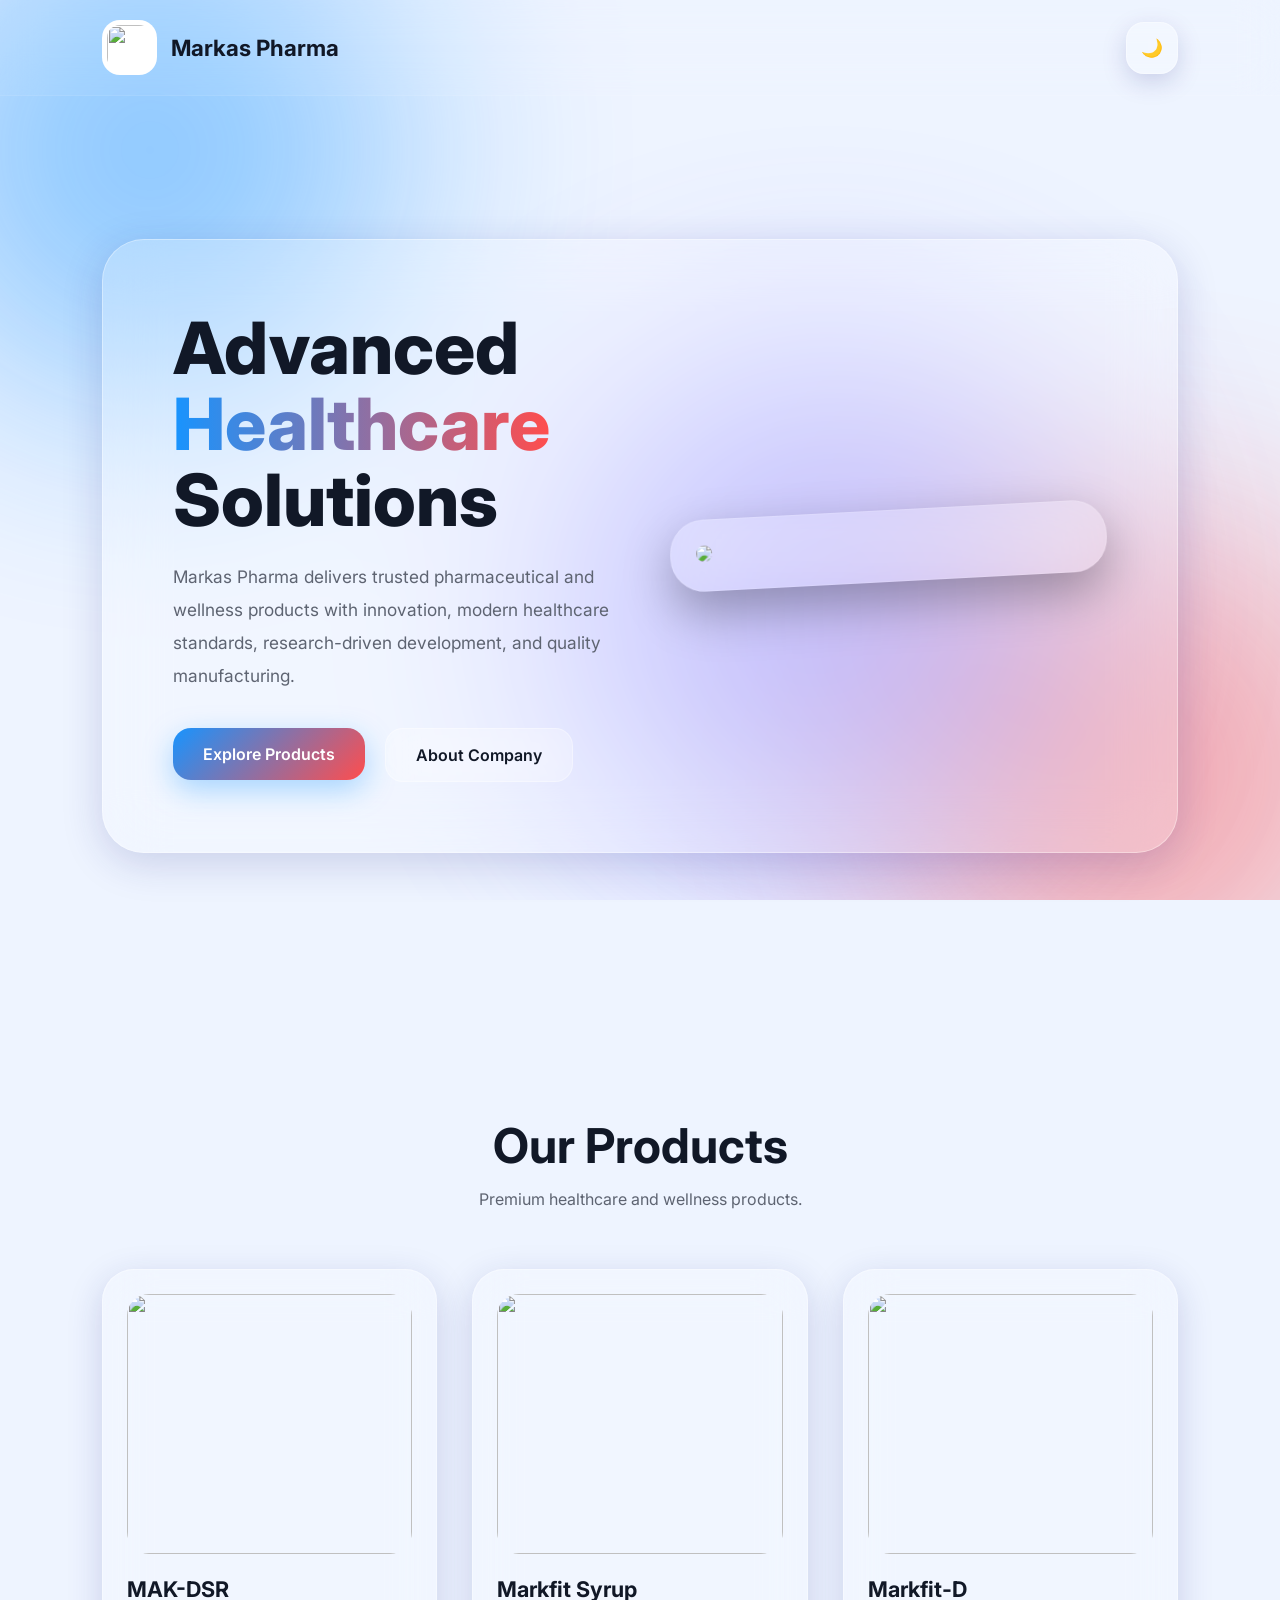
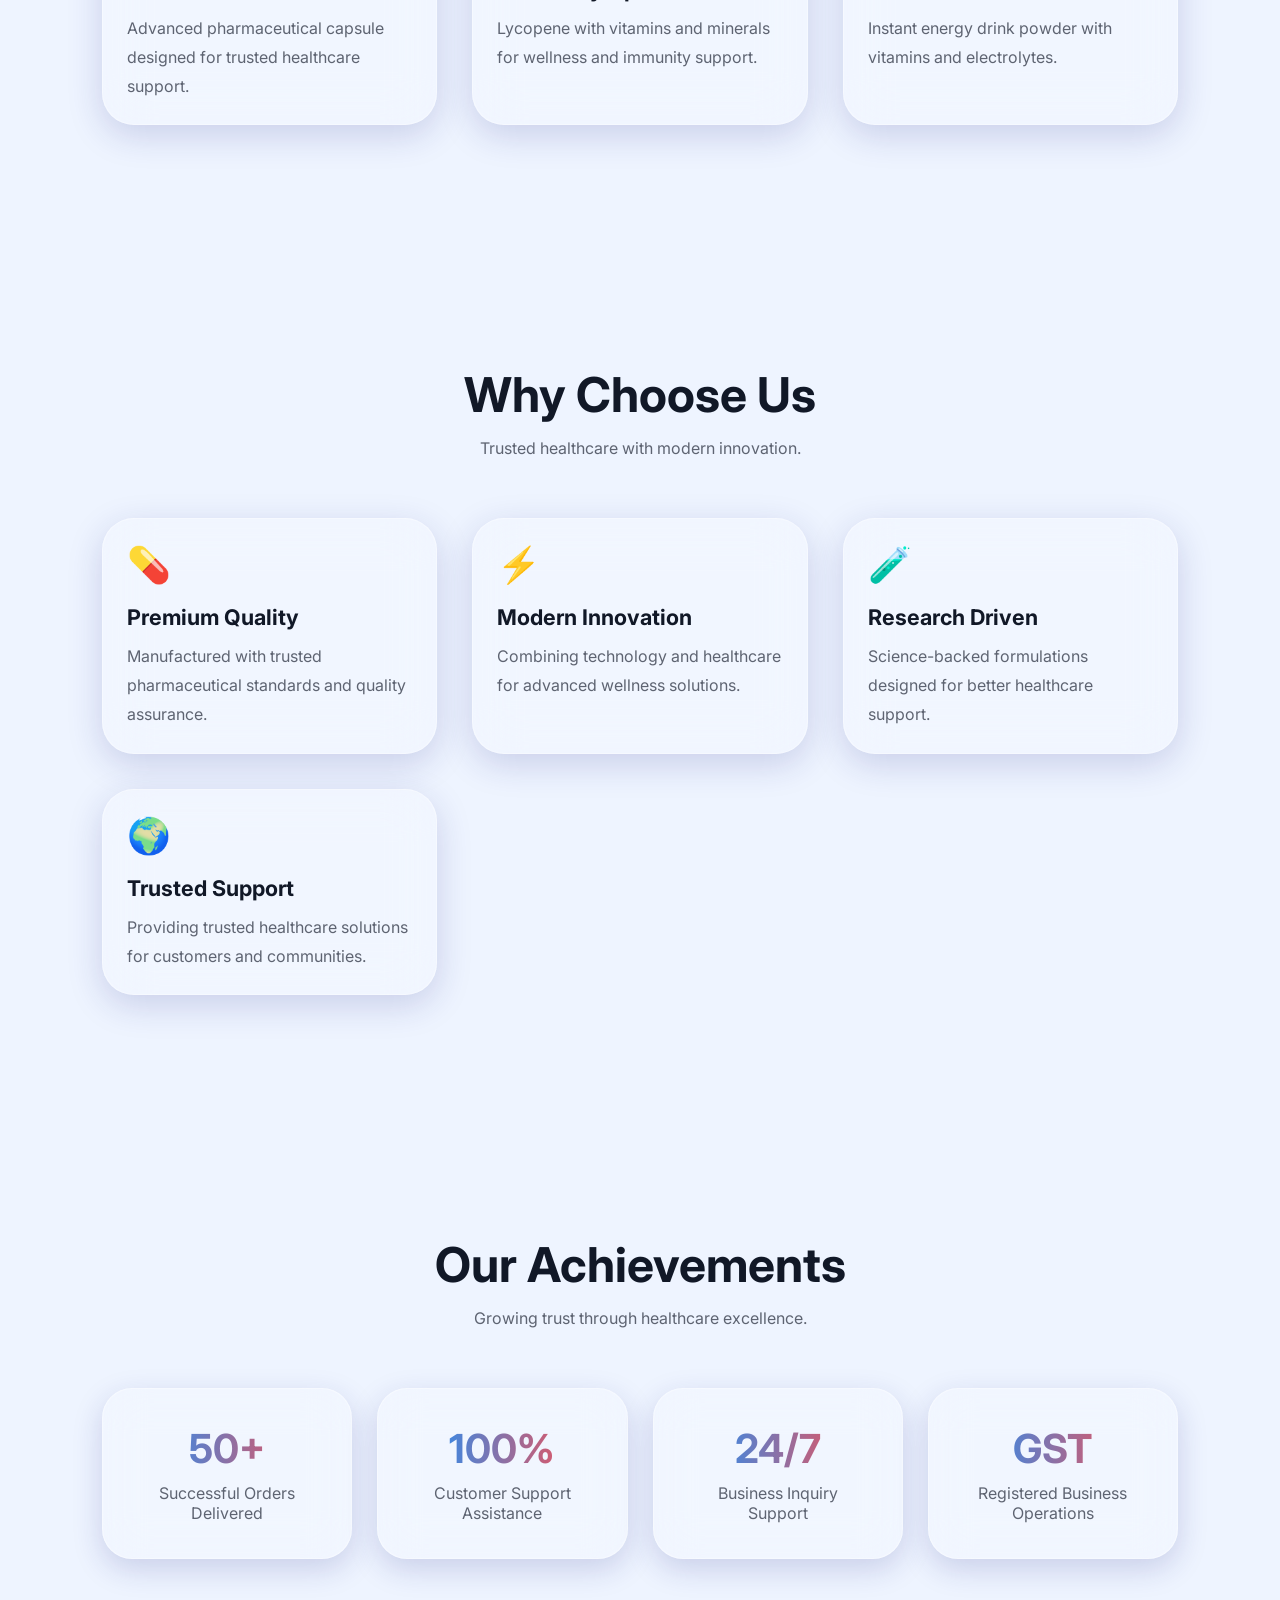
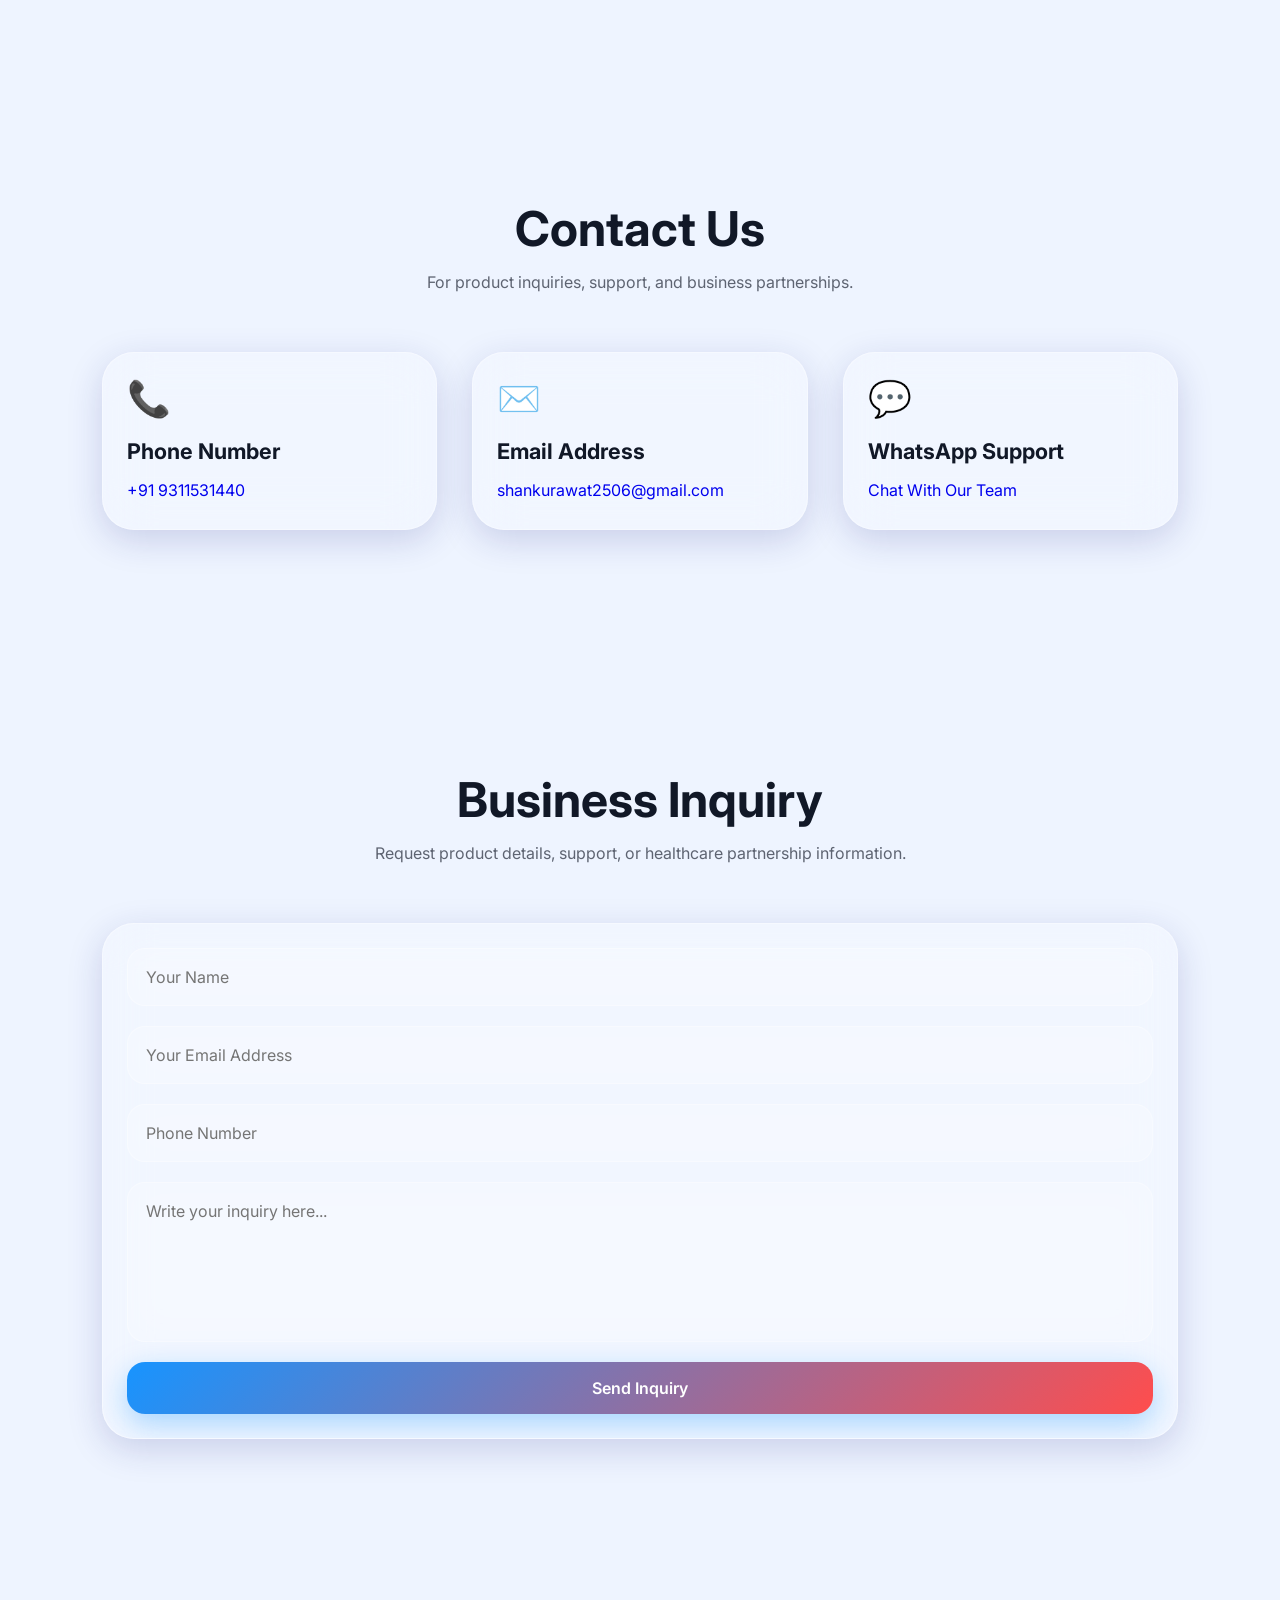
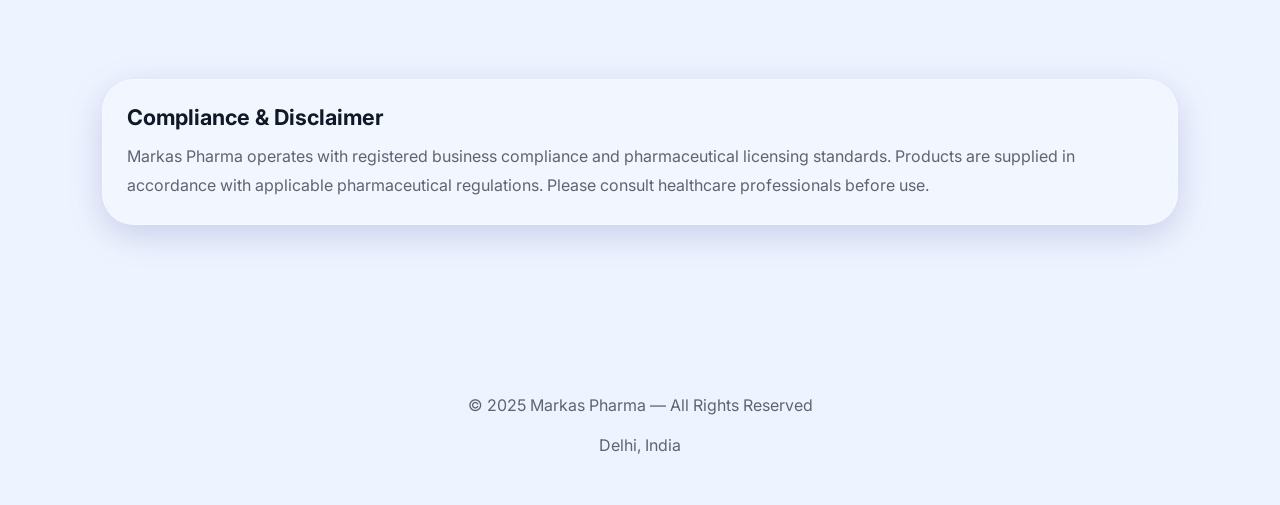
==== commit e58bfa5d: "Update index.html" ====
--- a/index.html
+++ b/index.html
@@ -1071,24 +1071,44 @@
 <h2>Business Inquiry</h2>
 
 <p>
-Request product details or support.
+Request product details, support,
+or healthcare partnership information.
 </p>
 
 </div>
 
 <div class="card">
 
-<form>
-
-<input type="text" placeholder="Your Name">
-
-<input type="email" placeholder="Your Email">
-
-<input type="text" placeholder="Phone Number">
-
-<textarea placeholder="Your Message"></textarea>
-
-<button class="btn primary">
+<form action="https://formspree.io/f/mgodpyby" method="POST">
+
+<input 
+type="text" 
+name="name" 
+placeholder="Your Name" 
+required
+>
+
+<input 
+type="email" 
+name="email" 
+placeholder="Your Email Address" 
+required
+>
+
+<input 
+type="text" 
+name="phone" 
+placeholder="Phone Number" 
+required
+>
+
+<textarea 
+name="message" 
+placeholder="Write your inquiry here..."
+required
+></textarea>
+
+<button type="submit" class="btn primary">
 
 Send Inquiry
 
@@ -1099,7 +1119,7 @@
 </div>
 
 </section>
-
+  
 <!-- Disclaimer -->
 
 <section>
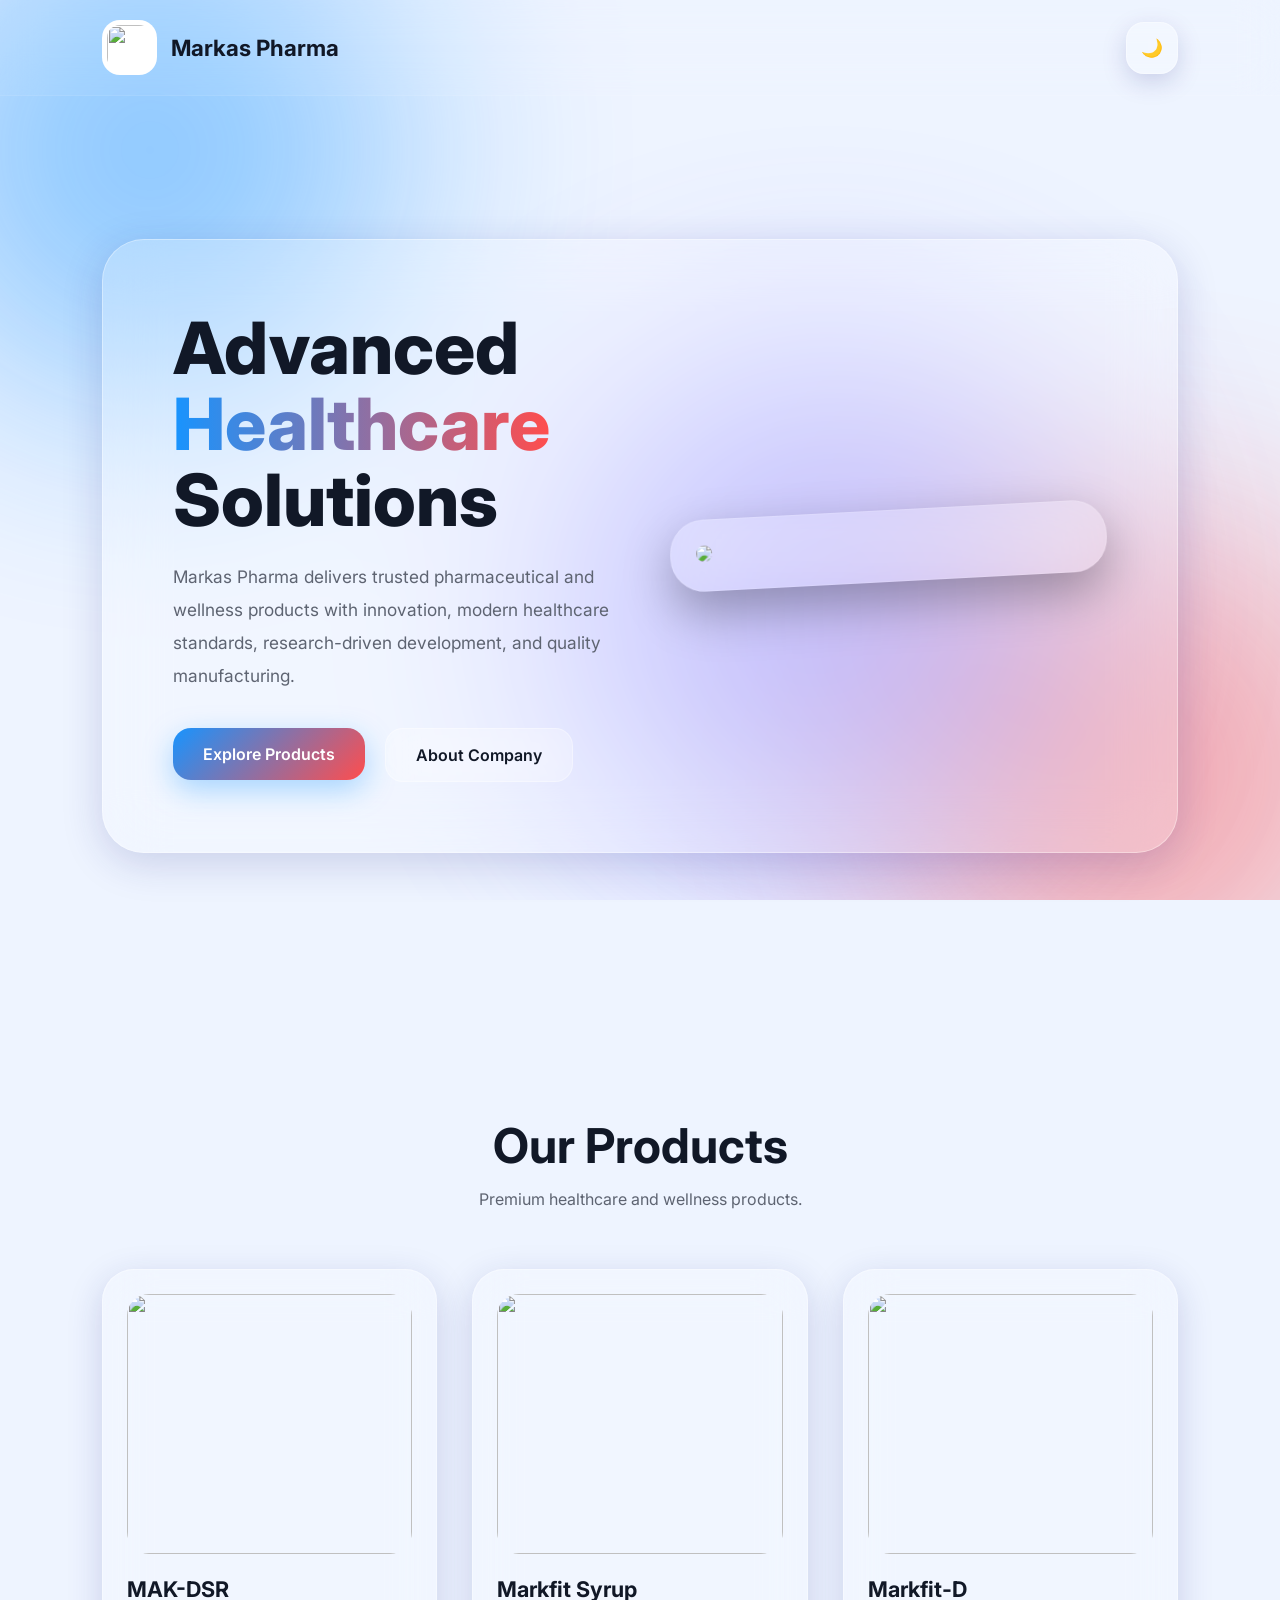
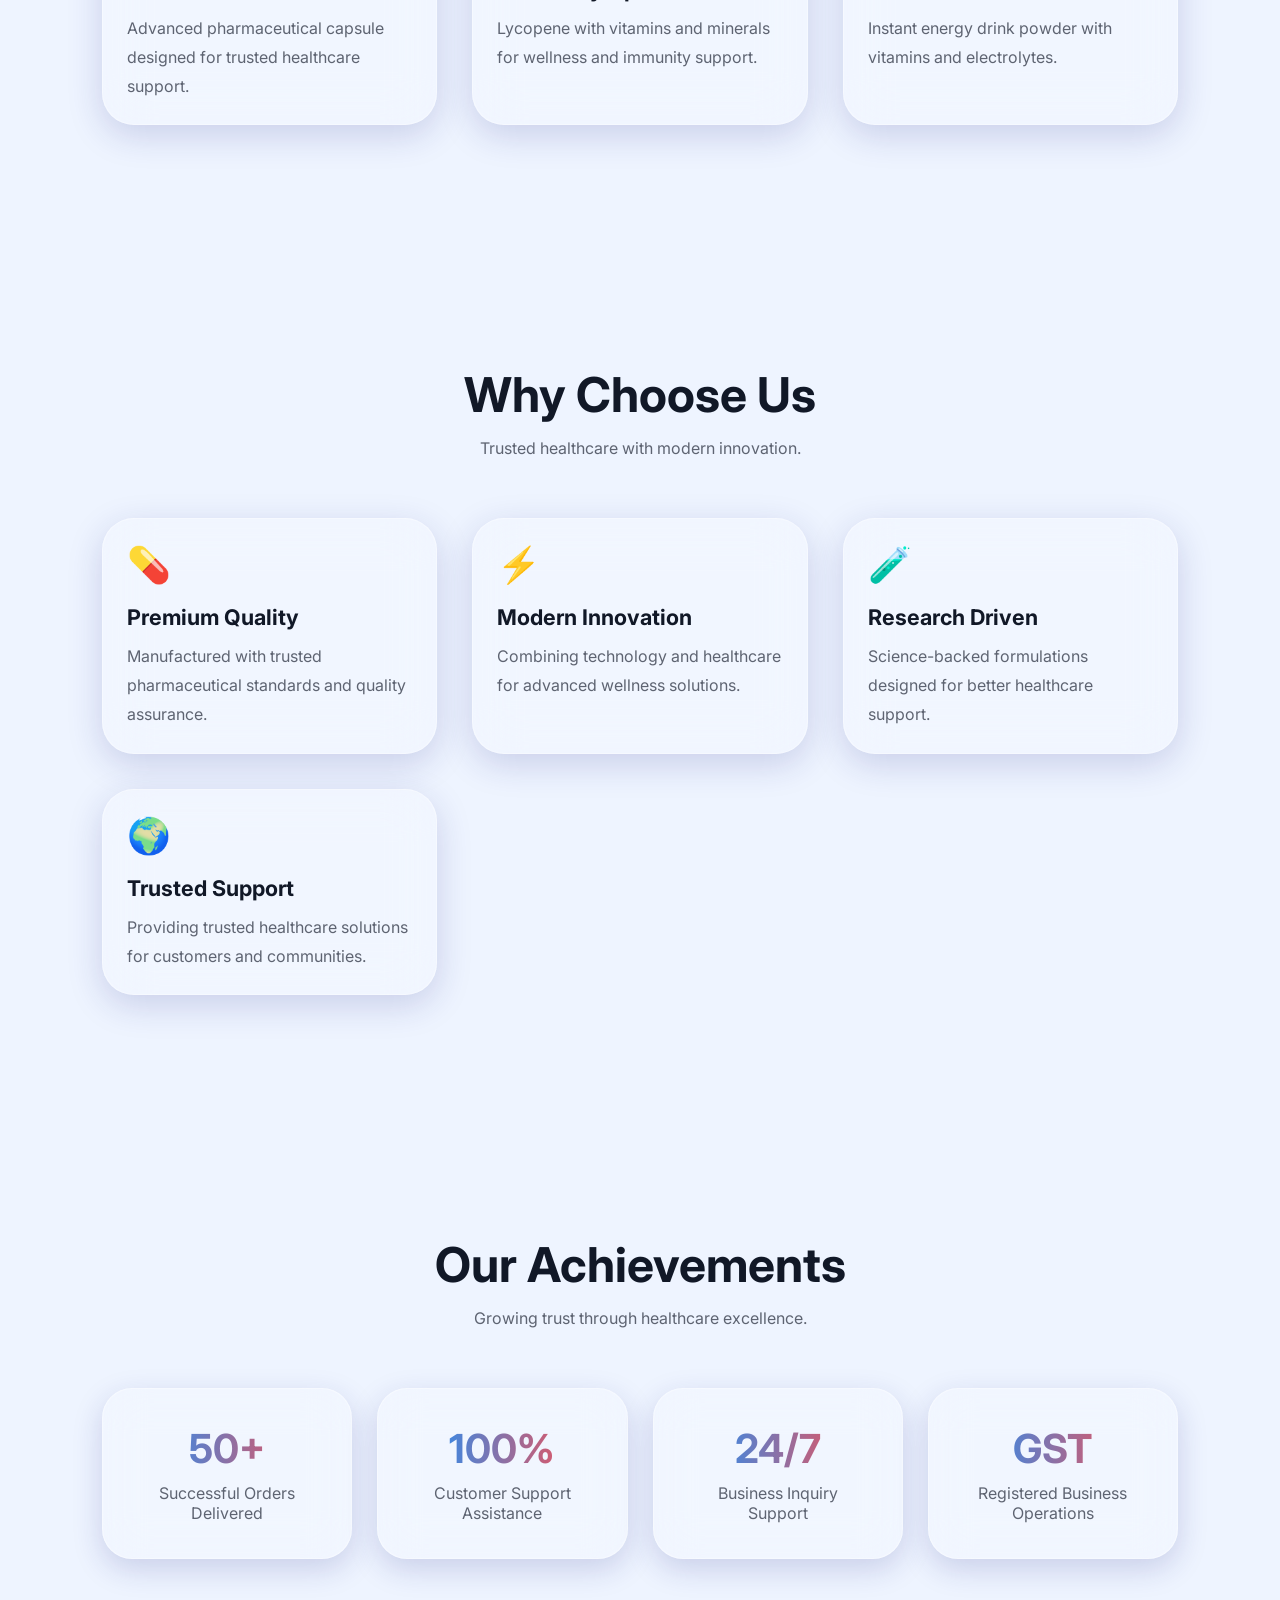
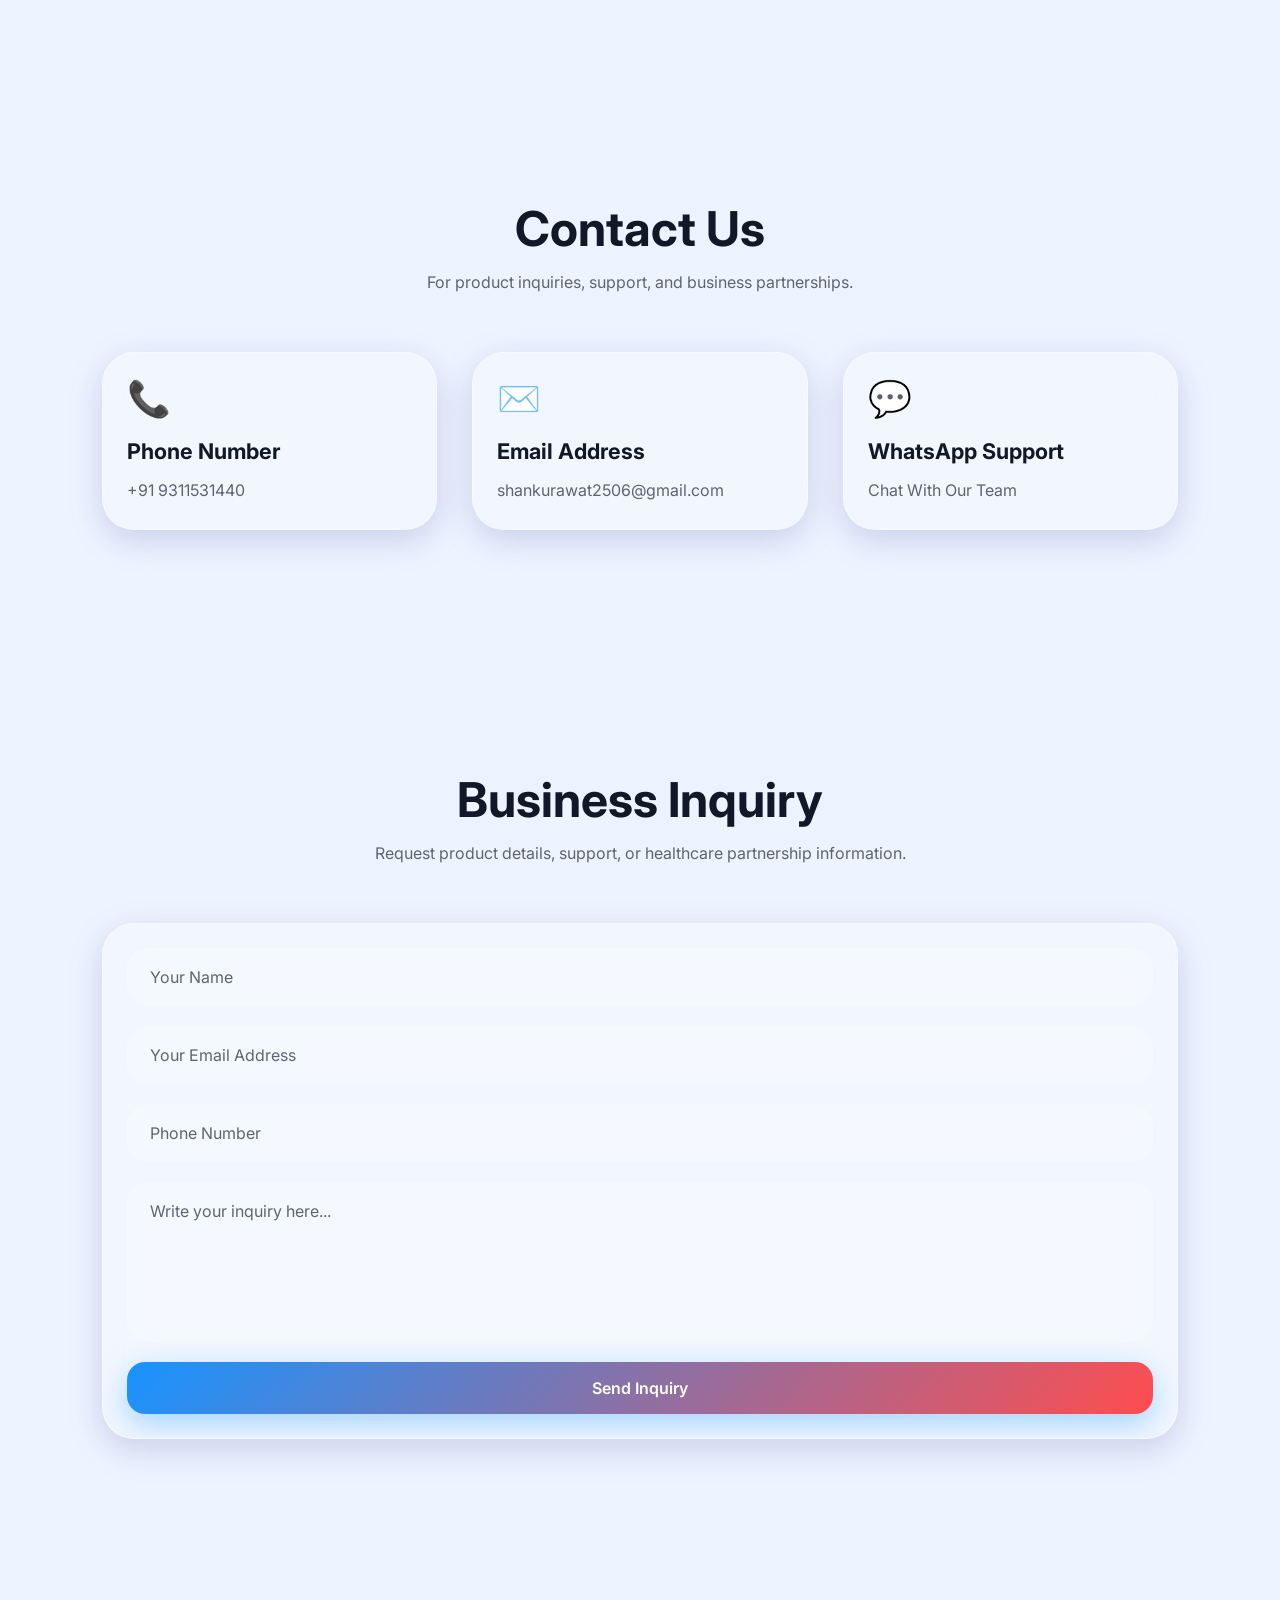
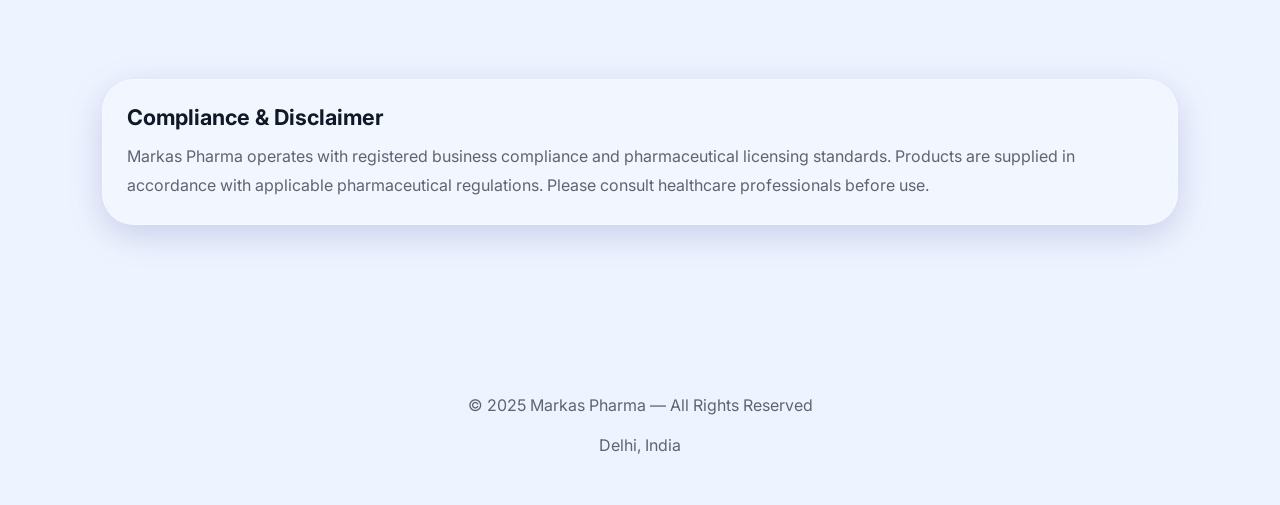
==== commit 23e37fde: "Update index.html" ====
--- a/index.html
+++ b/index.html
@@ -1,5 +1,5 @@
 <!-- =========================
-MARKAS PHARMA FULL WEBSITE
+MARKAS PHARMA PREMIUM WEBSITE
 ========================= -->
 
 <!DOCTYPE html>
@@ -74,6 +74,7 @@
 
 a{
 text-decoration:none;
+color:inherit;
 }
 
 /* Background */
@@ -380,6 +381,12 @@
 
 }
 
+.btn:active{
+
+transform:scale(0.96);
+
+}
+
 /* Hero Image */
 
 .hero-visual{
@@ -613,7 +620,7 @@
 
 }
 
-/* Contact Form */
+/* Form */
 
 form{
 
@@ -627,23 +634,47 @@
 input,
 textarea{
 
-padding:18px;
+padding:18px 22px;
 
 border:none;
 
-border-radius:18px;
+border-radius:22px;
 
 background:rgba(255,255,255,0.08);
 
-border:1px solid var(--border);
-
-backdrop-filter:blur(20px);
+border:1px solid rgba(255,255,255,0.12);
+
+backdrop-filter:blur(18px);
+
+-webkit-backdrop-filter:blur(18px);
 
 color:var(--text);
 
 font-size:1rem;
 
 outline:none;
+
+transition:0.35s ease;
+
+width:100%;
+
+}
+
+input::placeholder,
+textarea::placeholder{
+
+color:var(--sub);
+
+}
+
+input:focus,
+textarea:focus{
+
+transform:scale(1.01);
+
+border:1px solid #1794ff;
+
+box-shadow:0 0 20px rgba(23,148,255,0.25);
 
 }
 
@@ -1011,13 +1042,9 @@
 <h3>Phone Number</h3>
 
 <p>
-
 <a href="tel:9311531440">
-
 +91 9311531440
-
 </a>
-
 </p>
 
 </div>
@@ -1029,13 +1056,9 @@
 <h3>Email Address</h3>
 
 <p>
-
 <a href="mailto:shankurawat2506@gmail.com">
-
 shankurawat2506@gmail.com
-
 </a>
-
 </p>
 
 </div>
@@ -1047,13 +1070,9 @@
 <h3>WhatsApp Support</h3>
 
 <p>
-
 <a href="https://wa.me/919311531440">
-
 Chat With Our Team
-
 </a>
-
 </p>
 
 </div>
@@ -1119,7 +1138,7 @@
 </div>
 
 </section>
-  
+
 <!-- Disclaimer -->
 
 <section>
@@ -1162,7 +1181,7 @@
 
 </footer>
 
-<!-- Theme Script -->
+<!-- Script -->
 
 <script>
 
@@ -1183,6 +1202,35 @@
 toggle.innerHTML = "🌙";
 
 }
+
+});
+
+/* Scroll Reveal Animation */
+
+const cards = document.querySelectorAll('.card, .stat-card');
+
+const observer = new IntersectionObserver((entries)=>{
+
+entries.forEach((entry)=>{
+
+if(entry.isIntersecting){
+
+entry.target.style.opacity = "1";
+entry.target.style.transform = "translateY(0px)";
+
+}
+
+});
+
+},{threshold:0.1});
+
+cards.forEach((card)=>{
+
+card.style.opacity = "0";
+card.style.transform = "translateY(40px)";
+card.style.transition = "0.8s ease";
+
+observer.observe(card);
 
 });
 
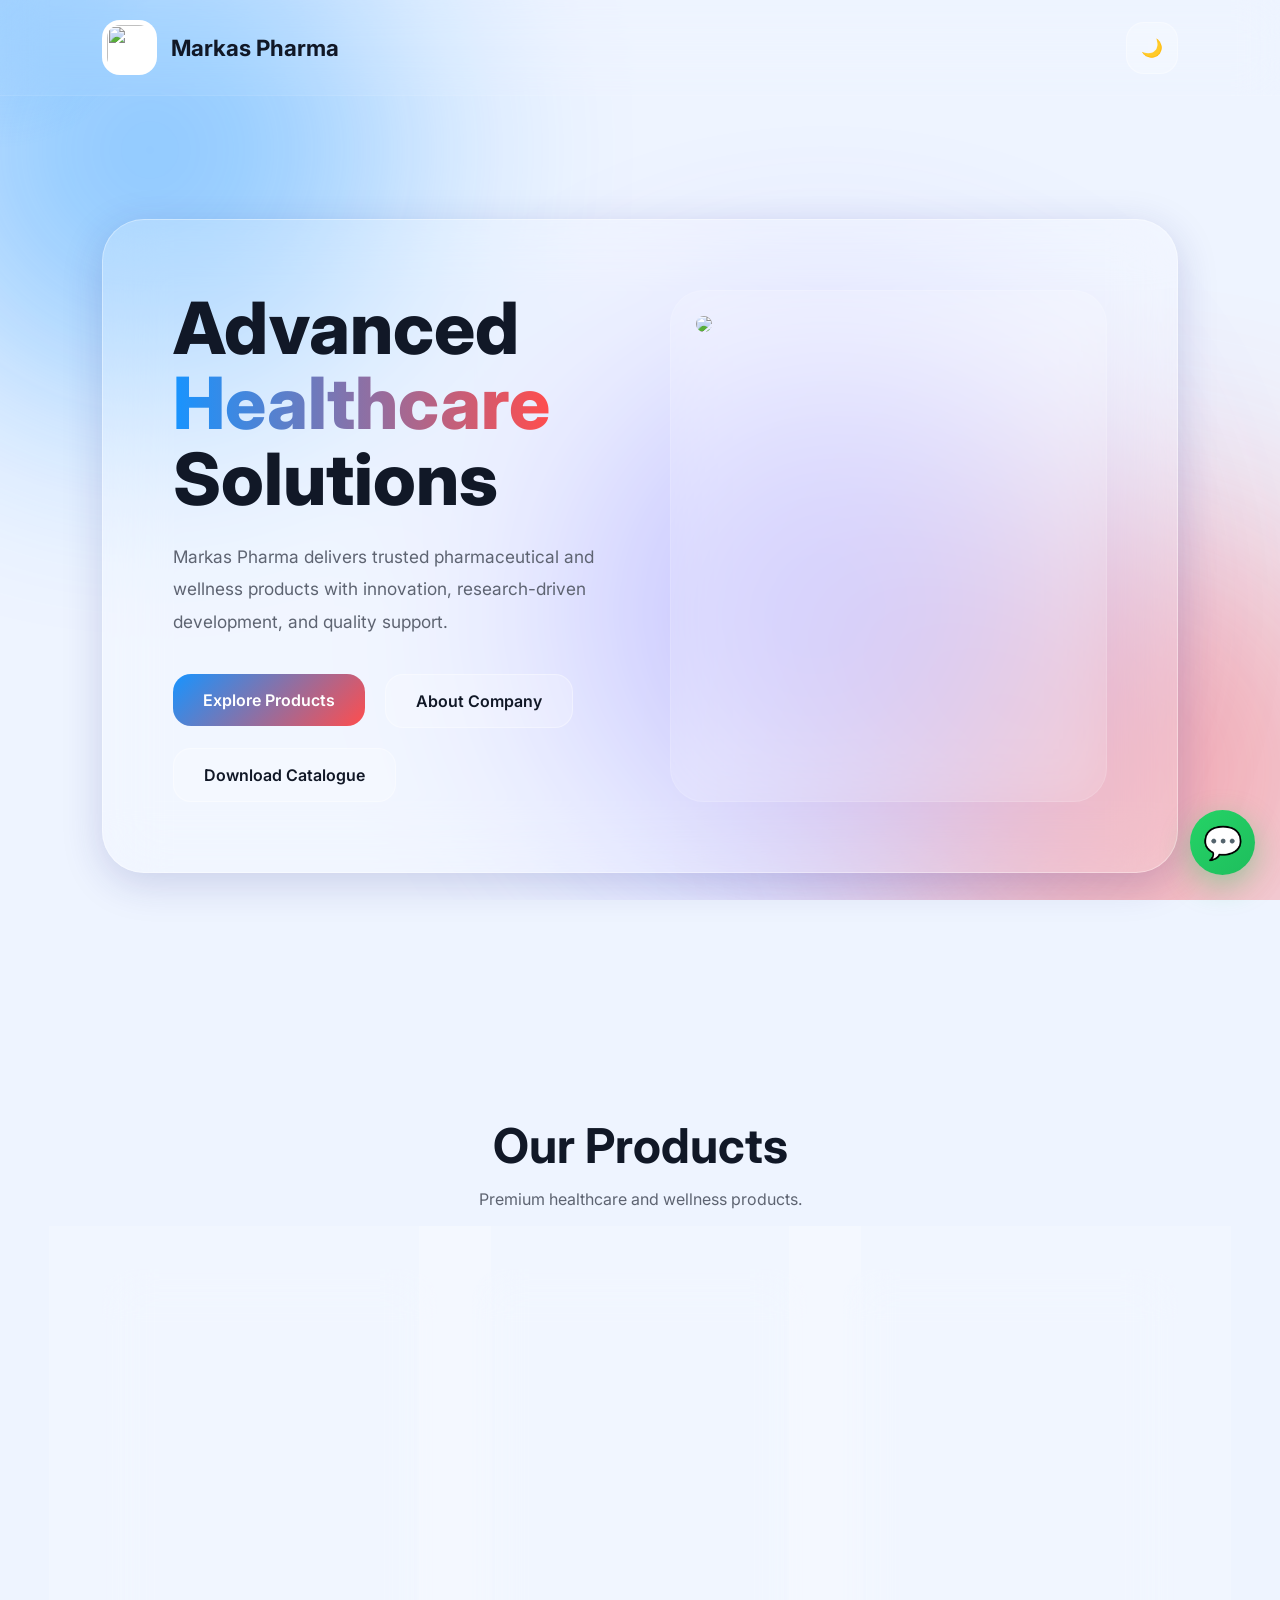
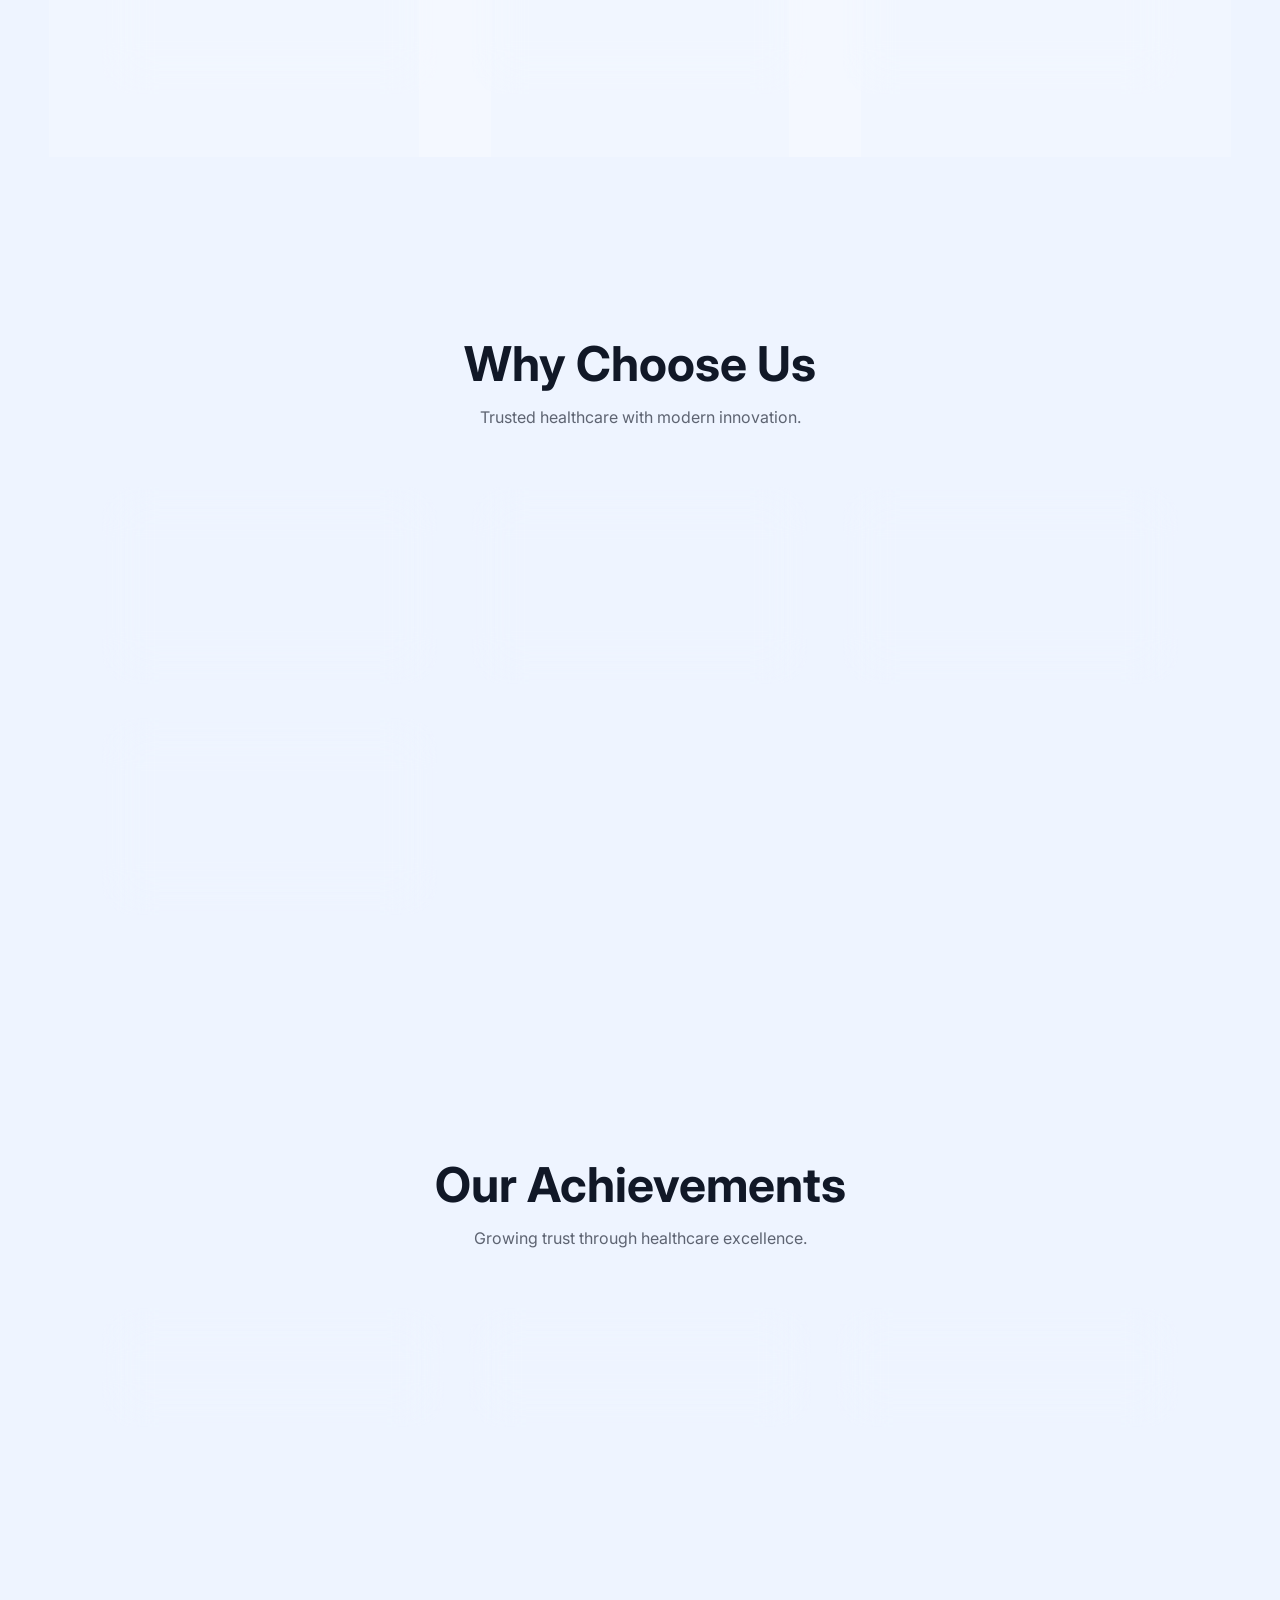
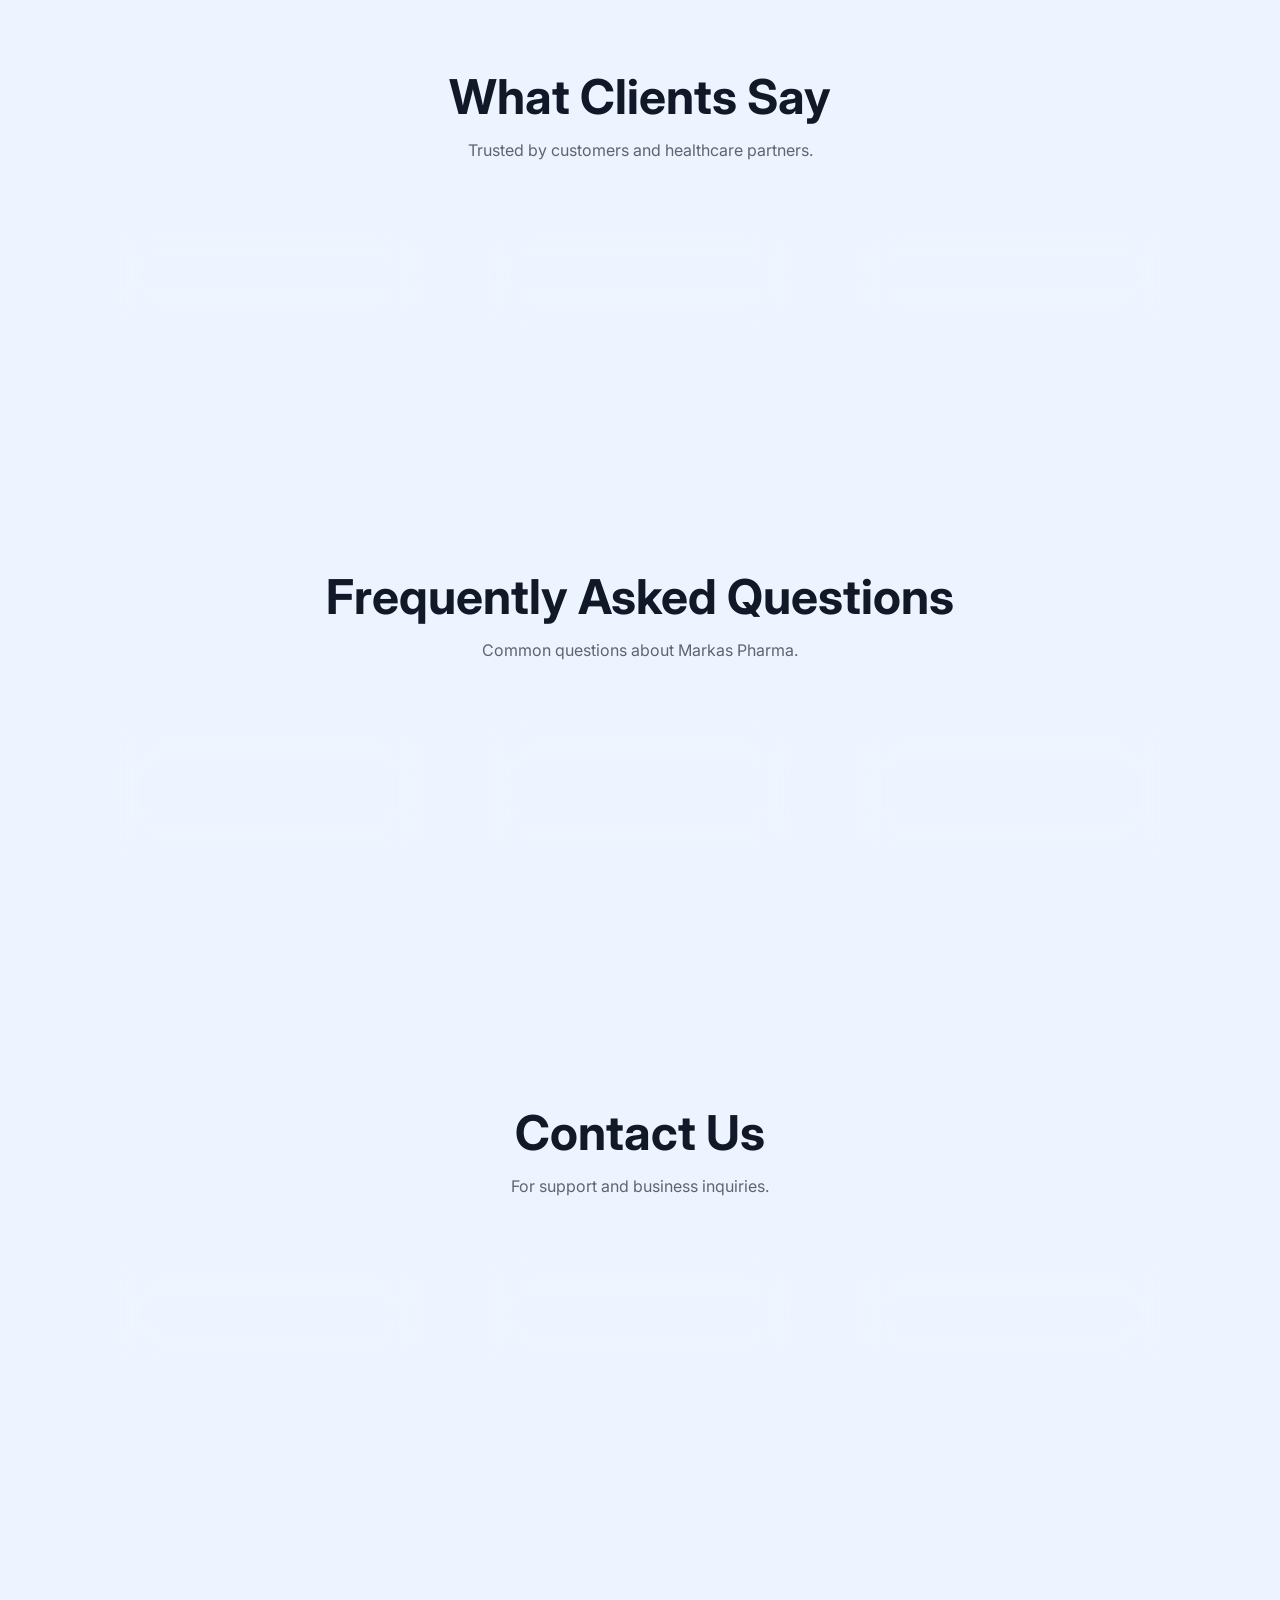
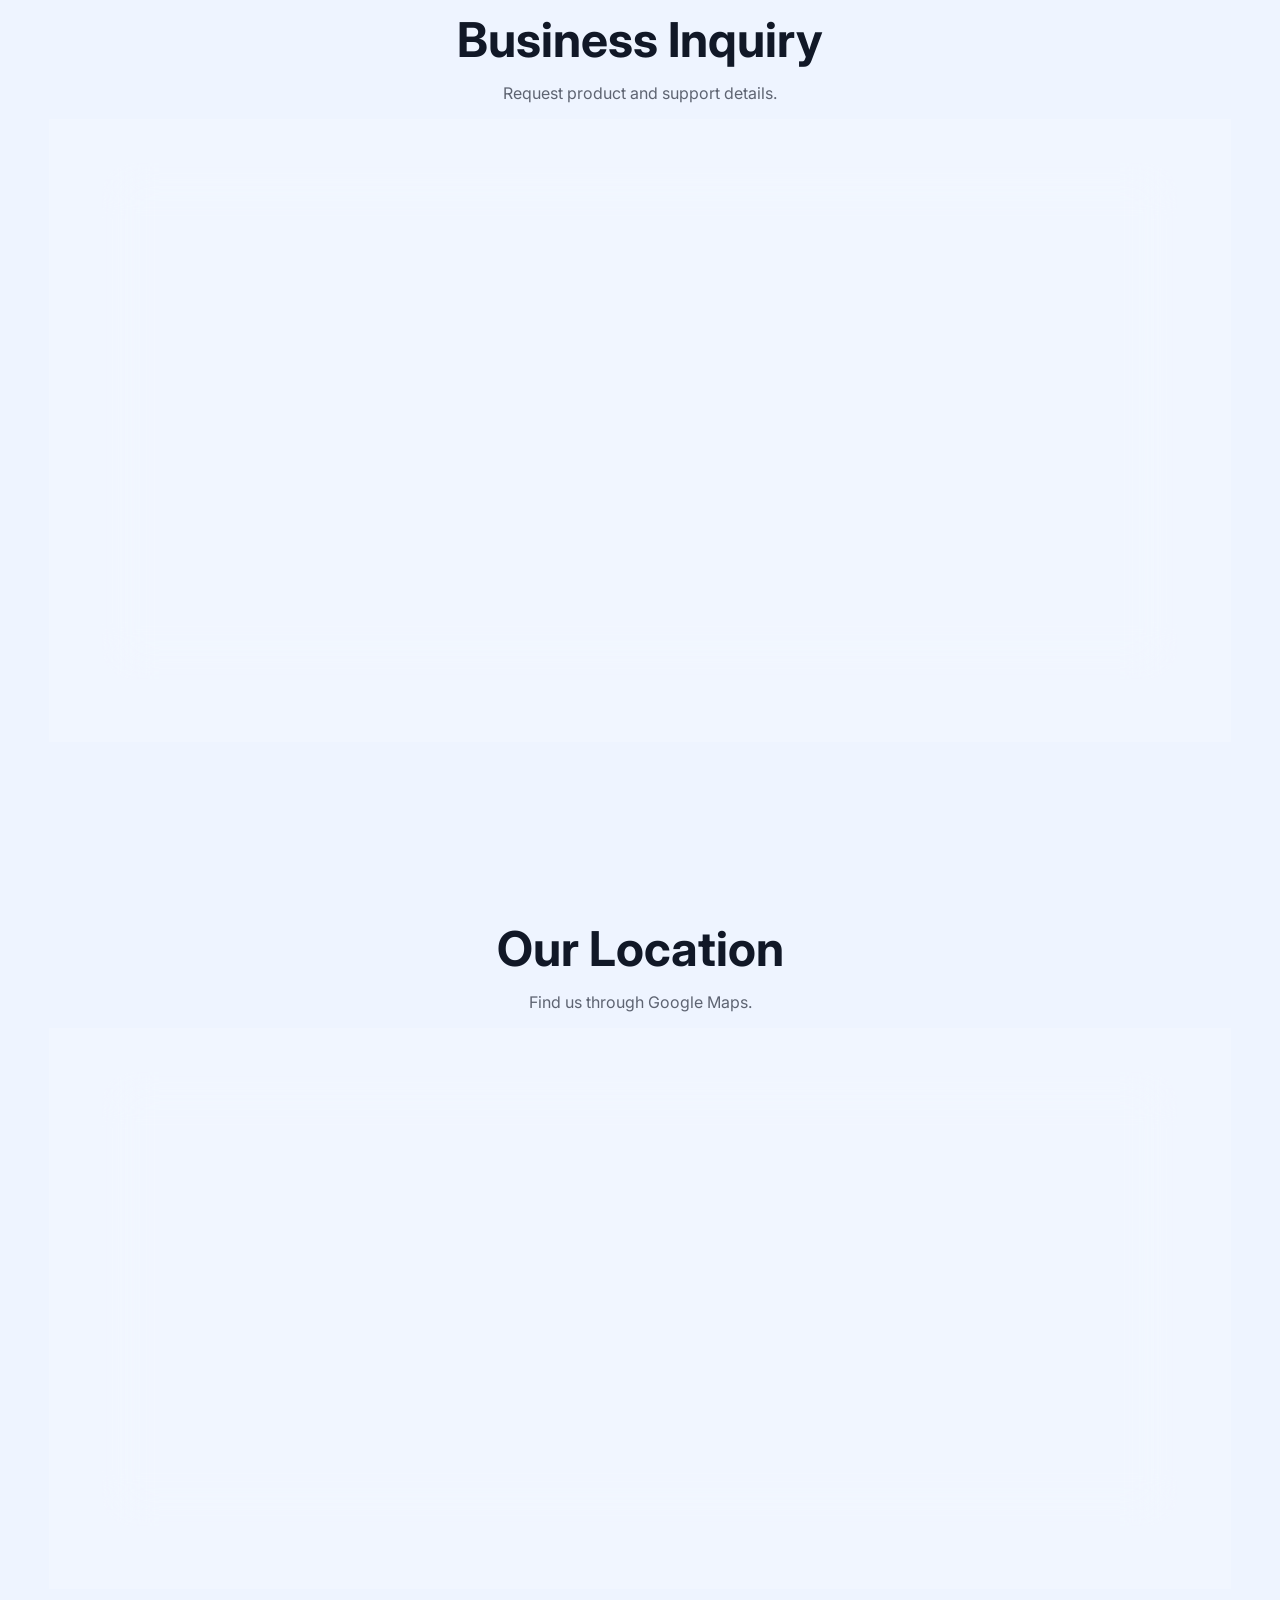
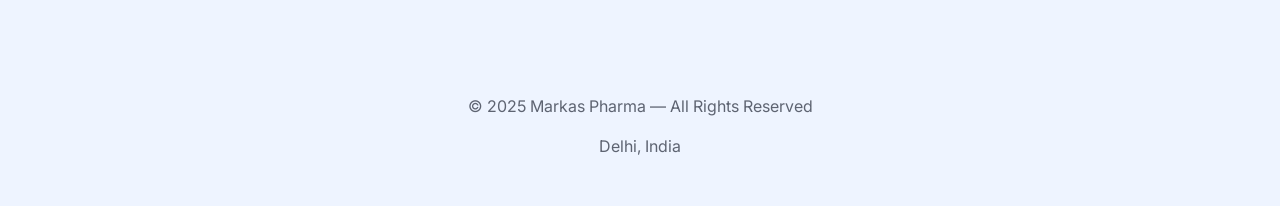
==== commit 0a092300: "Update index.html" ====
--- a/index.html
+++ b/index.html
@@ -1,7 +1,3 @@
-<!-- =========================
-MARKAS PHARMA PREMIUM WEBSITE
-========================= -->
-
 <!DOCTYPE html>
 <html lang="en">
 
@@ -11,6 +7,13 @@
 <meta name="viewport" content="width=device-width, initial-scale=1.0">
 
 <title>Markas Pharma</title>
+
+<meta name="description" content="Markas Pharma provides trusted pharmaceutical and healthcare products with modern innovation and customer support.">
+
+<meta name="keywords" content="Markas Pharma, pharma company, healthcare, medicines, wellness">
+
+<meta property="og:title" content="Markas Pharma">
+<meta property="og:description" content="Trusted healthcare and pharmaceutical solutions.">
 
 <link rel="preconnect" href="https://fonts.googleapis.com">
 <link rel="preconnect" href="https://fonts.gstatic.com" crossorigin>
@@ -72,19 +75,99 @@
 
 }
 
-a{
-text-decoration:none;
-color:inherit;
-}
-
-/* Background */
-
-.bg{
+/* Loader */
+
+.loader{
 
 position:fixed;
 inset:0;
 
+background:#050816;
+
+display:flex;
+justify-content:center;
+align-items:center;
+
+z-index:99999;
+
+transition:1s ease;
+
+}
+
+.loader-logo{
+
+font-size:2.5rem;
+font-weight:800;
+
+background:linear-gradient(90deg,#1794ff,#ff4d4d);
+
+-webkit-background-clip:text;
+-webkit-text-fill-color:transparent;
+
+animation:loaderAnim 1.5s infinite alternate;
+
+}
+
+@keyframes loaderAnim{
+
+0%{
+transform:scale(1);
+opacity:0.7;
+}
+
+100%{
+transform:scale(1.1);
+opacity:1;
+}
+
+}
+
+/* Progress Bar */
+
+#progressBar{
+
+position:fixed;
+top:0;
+left:0;
+
+height:5px;
+width:0%;
+
+background:linear-gradient(90deg,#1794ff,#ff4d4d);
+
+z-index:9999;
+
+}
+
+/* Cursor Glow */
+
+.cursor-glow{
+
+position:fixed;
+
+width:300px;
+height:300px;
+
+background:radial-gradient(circle,rgba(23,148,255,0.18),transparent 70%);
+
+border-radius:50%;
+
+pointer-events:none;
+
+transform:translate(-50%,-50%);
+
 z-index:-1;
+
+}
+
+/* Background */
+
+.bg{
+
+position:fixed;
+inset:0;
+
+z-index:-2;
 
 overflow:hidden;
 
@@ -191,8 +274,6 @@
 
 border-radius:18px;
 
-object-fit:cover;
-
 background:white;
 
 padding:5px;
@@ -227,8 +308,6 @@
 cursor:pointer;
 
 transition:0.35s ease;
-
-box-shadow:0 8px 25px var(--shadow);
 
 }
 
@@ -275,22 +354,6 @@
 
 gap:60px;
 
-animation:fadeUp 1s ease;
-
-}
-
-@keyframes fadeUp{
-
-from{
-opacity:0;
-transform:translateY(40px);
-}
-
-to{
-opacity:1;
-transform:translateY(0px);
-}
-
 }
 
 .hero-text h1{
@@ -310,7 +373,6 @@
 background:linear-gradient(90deg,#1794ff,#ff4d4d);
 
 -webkit-background-clip:text;
-
 -webkit-text-fill-color:transparent;
 
 }
@@ -331,7 +393,6 @@
 
 display:flex;
 gap:20px;
-
 flex-wrap:wrap;
 
 }
@@ -359,388 +420,362 @@
 
 color:white;
 
-box-shadow:0 10px 30px rgba(23,148,255,0.35);
-
 }
 
 .secondary{
 
 background:var(--glass);
 
+border:1px solid var(--border);
+
 color:var(--text);
 
+}
+
+.btn:hover{
+
+transform:translateY(-5px) scale(1.03);
+
+}
+
+.btn:active{
+
+transform:scale(0.96);
+
+}
+
+.hero-window{
+
+padding:25px;
+
+border-radius:34px;
+
+background:rgba(255,255,255,0.08);
+
+border:1px solid rgba(255,255,255,0.12);
+
+backdrop-filter:blur(30px);
+
+animation:floating 5s infinite ease-in-out;
+
+}
+
+.hero-window img{
+
+width:100%;
+border-radius:24px;
+
+}
+
+@keyframes floating{
+
+0%{
+transform:translateY(0px);
+}
+
+50%{
+transform:translateY(-10px);
+}
+
+100%{
+transform:translateY(0px);
+}
+
+}
+
+/* Sections */
+
+section{
+
+padding:120px 8%;
+
+}
+
+.section-title{
+
+text-align:center;
+margin-bottom:60px;
+
+}
+
+.section-title h2{
+
+font-size:3rem;
+margin-bottom:14px;
+
+}
+
+.section-title p{
+
+color:var(--sub);
+
+}
+
+/* Cards */
+
+.grid{
+
+display:grid;
+
+grid-template-columns:repeat(auto-fit,minmax(280px,1fr));
+
+gap:35px;
+
+}
+
+.card,
+.stat-card{
+
+padding:24px;
+
+border-radius:32px;
+
+background:var(--glass);
+
 border:1px solid var(--border);
 
-backdrop-filter:blur(20px);
-
-}
-
-.btn:hover{
-
-transform:translateY(-5px) scale(1.03);
-
-}
-
-.btn:active{
-
-transform:scale(0.96);
-
-}
-
-/* Hero Image */
-
-.hero-visual{
+backdrop-filter:blur(24px);
+
+box-shadow:0 10px 35px var(--shadow);
+
+transition:0.45s ease;
+
+overflow:hidden;
+
+}
+
+.card:hover,
+.stat-card:hover{
+
+transform:translateY(-12px) scale(1.02);
+
+}
+
+.card img{
+
+width:100%;
+height:260px;
+
+object-fit:cover;
+
+border-radius:22px;
+
+margin-bottom:22px;
+
+transition:0.4s ease;
+
+}
+
+.card img:hover{
+
+transform:scale(1.05);
+
+}
+
+.card h3{
+
+margin-bottom:12px;
+
+}
+
+.card p{
+
+color:var(--sub);
+
+line-height:1.8;
+
+}
+
+.icon{
+
+font-size:2rem;
+margin-bottom:15px;
+
+}
+
+/* Stats */
+
+.stats{
+
+display:grid;
+
+grid-template-columns:repeat(auto-fit,minmax(220px,1fr));
+
+gap:25px;
+
+}
+
+.stat-card{
+
+text-align:center;
+
+}
+
+.stat-card h2{
+
+font-size:2.5rem;
+
+background:linear-gradient(90deg,#1794ff,#ff4d4d);
+
+-webkit-background-clip:text;
+-webkit-text-fill-color:transparent;
+
+}
+
+/* Form */
+
+form{
+
+display:flex;
+flex-direction:column;
+
+gap:20px;
+
+}
+
+input,
+textarea{
+
+padding:18px 22px;
+
+border:none;
+
+border-radius:22px;
+
+background:rgba(255,255,255,0.08);
+
+border:1px solid rgba(255,255,255,0.12);
+
+color:var(--text);
+
+font-size:1rem;
+
+outline:none;
+
+transition:0.35s ease;
+
+}
+
+input:focus,
+textarea:focus{
+
+border:1px solid #1794ff;
+
+box-shadow:0 0 20px rgba(23,148,255,0.25);
+
+transform:scale(1.01);
+
+}
+
+textarea{
+
+height:160px;
+
+resize:none;
+
+}
+
+/* WhatsApp */
+
+.whatsapp-float{
+
+position:fixed;
+
+right:25px;
+bottom:25px;
+
+width:65px;
+height:65px;
+
+border-radius:50%;
+
+background:linear-gradient(135deg,#25D366,#1ebe5d);
 
 display:flex;
 justify-content:center;
 align-items:center;
 
-}
-
-.hero-window{
-
-width:100%;
-max-width:500px;
-
-padding:25px;
-
-border-radius:34px;
-
-background:rgba(255,255,255,0.08);
-
-border:1px solid rgba(255,255,255,0.12);
-
-backdrop-filter:blur(30px);
-
-box-shadow:0 20px 50px rgba(0,0,0,0.3);
-
-transform:rotate(-3deg);
-
-animation:floating 5s infinite ease-in-out;
-
-transition:0.5s ease;
-
-}
-
-.hero-window:hover{
-
-transform:rotate(0deg) scale(1.03);
-
-}
-
-@keyframes floating{
+font-size:2rem;
+
+color:white;
+
+text-decoration:none;
+
+box-shadow:0 10px 30px rgba(37,211,102,0.4);
+
+z-index:999;
+
+animation:pulse 2s infinite;
+
+}
+
+@keyframes pulse{
 
 0%{
-transform:translateY(0px) rotate(-3deg);
-}
-
-50%{
-transform:translateY(-10px) rotate(-1deg);
+box-shadow:0 0 0 0 rgba(37,211,102,0.5);
+}
+
+70%{
+box-shadow:0 0 0 18px rgba(37,211,102,0);
 }
 
 100%{
-transform:translateY(0px) rotate(-3deg);
-}
-
-}
-
-.hero-window img{
-
-width:100%;
-border-radius:24px;
-
-}
-
-/* Sections */
-
-section{
-
-padding:120px 8%;
-
-}
-
-.section-title{
+box-shadow:0 0 0 0 rgba(37,211,102,0);
+}
+
+}
+
+footer{
+
+padding:50px 8%;
 
 text-align:center;
-margin-bottom:60px;
+
+color:var(--sub);
+
+}
+
+/* Mobile */
+
+@media(max-width:1000px){
+
+.hero-card{
+
+grid-template-columns:1fr;
+
+}
+
+.hero-text{
+
+text-align:center;
+
+}
+
+.buttons{
+
+justify-content:center;
+
+}
+
+.hero-text h1{
+
+font-size:3rem;
+
+}
+
+}
+
+@media(max-width:600px){
+
+.hero-text h1{
+
+font-size:2.3rem;
 
 }
 
 .section-title h2{
 
-font-size:3rem;
-margin-bottom:14px;
-
-}
-
-.section-title p{
-
-color:var(--sub);
-
-}
-
-/* Cards */
-
-.grid{
-
-display:grid;
-
-grid-template-columns:repeat(auto-fit,minmax(280px,1fr));
-
-gap:35px;
-
-}
-
-.card{
-
-padding:24px;
-
-border-radius:32px;
-
-background:var(--glass);
-
-border:1px solid var(--border);
-
-backdrop-filter:blur(24px);
-
-box-shadow:0 10px 35px var(--shadow);
-
-transition:0.45s ease;
-
-overflow:hidden;
-
-}
-
-.card:hover{
-
-transform:translateY(-12px) scale(1.02);
-
-}
-
-.card img{
-
-width:100%;
-height:260px;
-
-object-fit:cover;
-
-border-radius:22px;
-
-margin-bottom:22px;
-
-transition:0.4s ease;
-
-}
-
-.card:hover img{
-
-transform:scale(1.05);
-
-}
-
-.card h3{
-
-font-size:1.35rem;
-
-margin-bottom:12px;
-
-}
-
-.card p{
-
-color:var(--sub);
-
-line-height:1.8;
-
-}
-
-.icon{
-
-font-size:2.2rem;
-
-margin-bottom:18px;
-
-}
-
-/* Stats */
-
-.stats{
-
-display:grid;
-
-grid-template-columns:repeat(auto-fit,minmax(220px,1fr));
-
-gap:25px;
-
-}
-
-.stat-card{
-
-padding:35px;
-
-border-radius:30px;
-
-text-align:center;
-
-background:var(--glass);
-
-border:1px solid var(--border);
-
-backdrop-filter:blur(22px);
-
-box-shadow:0 10px 30px var(--shadow);
-
-transition:0.4s ease;
-
-}
-
-.stat-card:hover{
-
-transform:translateY(-10px);
-
-}
-
-.stat-card h2{
-
-font-size:2.5rem;
-
-margin-bottom:10px;
-
-background:linear-gradient(90deg,#1794ff,#ff4d4d);
-
--webkit-background-clip:text;
-
--webkit-text-fill-color:transparent;
-
-}
-
-.stat-card p{
-
-color:var(--sub);
-
-}
-
-/* Form */
-
-form{
-
-display:flex;
-flex-direction:column;
-
-gap:20px;
-
-}
-
-input,
-textarea{
-
-padding:18px 22px;
-
-border:none;
-
-border-radius:22px;
-
-background:rgba(255,255,255,0.08);
-
-border:1px solid rgba(255,255,255,0.12);
-
-backdrop-filter:blur(18px);
-
--webkit-backdrop-filter:blur(18px);
-
-color:var(--text);
-
-font-size:1rem;
-
-outline:none;
-
-transition:0.35s ease;
-
-width:100%;
-
-}
-
-input::placeholder,
-textarea::placeholder{
-
-color:var(--sub);
-
-}
-
-input:focus,
-textarea:focus{
-
-transform:scale(1.01);
-
-border:1px solid #1794ff;
-
-box-shadow:0 0 20px rgba(23,148,255,0.25);
-
-}
-
-textarea{
-
-height:160px;
-
-resize:none;
-
-}
-
-/* Footer */
-
-footer{
-
-padding:50px 8%;
-
-text-align:center;
-
-color:var(--sub);
-
-}
-
-/* Responsive */
-
-@media(max-width:1000px){
-
-.hero-card{
-
-grid-template-columns:1fr;
-
-text-align:center;
-
-}
-
-.buttons{
-
-justify-content:center;
-
-}
-
-.hero-text h1{
-
-font-size:3.3rem;
-
-}
-
-}
-
-@media(max-width:600px){
-
-.hero-card{
-
-padding:35px;
-
-}
-
-.hero-text h1{
-
-font-size:2.4rem;
-
-}
-
-.section-title h2{
-
-font-size:2.2rem;
+font-size:2rem;
 
 }
 
@@ -751,6 +786,24 @@
 </head>
 
 <body>
+
+<!-- Loader -->
+
+<div class="loader" id="loader">
+
+<div class="loader-logo">
+Markas Pharma
+</div>
+
+</div>
+
+<!-- Progress -->
+
+<div id="progressBar"></div>
+
+<!-- Cursor Glow -->
+
+<div class="cursor-glow"></div>
 
 <!-- Background -->
 
@@ -774,7 +827,9 @@
 
 </div>
 
-<button class="theme-btn" id="themeToggle">🌙</button>
+<button class="theme-btn" id="themeToggle">
+🌙
+</button>
 
 </nav>
 
@@ -798,8 +853,7 @@
 
 Markas Pharma delivers trusted pharmaceutical
 and wellness products with innovation,
-modern healthcare standards, research-driven
-development, and quality manufacturing.
+research-driven development, and quality support.
 
 </p>
 
@@ -817,11 +871,15 @@
 </button>
 </a>
 
-</div>
-
-</div>
-
-<div class="hero-visual">
+<a href="catalogue.pdf" download>
+<button class="btn secondary">
+Download Catalogue
+</button>
+</a>
+
+</div>
+
+</div>
 
 <div class="hero-window">
 
@@ -831,8 +889,6 @@
 
 </div>
 
-</div>
-
 </section>
 
 <!-- Products -->
@@ -843,9 +899,7 @@
 
 <h2>Our Products</h2>
 
-<p>
-Premium healthcare and wellness products.
-</p>
+<p>Premium healthcare and wellness products.</p>
 
 </div>
 
@@ -858,8 +912,7 @@
 <h3>MAK-DSR</h3>
 
 <p>
-Advanced pharmaceutical capsule designed
-for trusted healthcare support.
+Advanced pharmaceutical capsule designed for healthcare support.
 </p>
 
 </div>
@@ -871,8 +924,7 @@
 <h3>Markfit Syrup</h3>
 
 <p>
-Lycopene with vitamins and minerals
-for wellness and immunity support.
+Lycopene with vitamins and minerals for wellness support.
 </p>
 
 </div>
@@ -884,8 +936,7 @@
 <h3>Markfit-D</h3>
 
 <p>
-Instant energy drink powder with
-vitamins and electrolytes.
+Instant energy drink powder with vitamins and electrolytes.
 </p>
 
 </div>
@@ -902,9 +953,7 @@
 
 <h2>Why Choose Us</h2>
 
-<p>
-Trusted healthcare with modern innovation.
-</p>
+<p>Trusted healthcare with modern innovation.</p>
 
 </div>
 
@@ -917,8 +966,7 @@
 <h3>Premium Quality</h3>
 
 <p>
-Manufactured with trusted pharmaceutical
-standards and quality assurance.
+Manufactured with trusted pharmaceutical standards.
 </p>
 
 </div>
@@ -930,8 +978,7 @@
 <h3>Modern Innovation</h3>
 
 <p>
-Combining technology and healthcare
-for advanced wellness solutions.
+Advanced wellness and healthcare solutions.
 </p>
 
 </div>
@@ -943,8 +990,7 @@
 <h3>Research Driven</h3>
 
 <p>
-Science-backed formulations designed
-for better healthcare support.
+Science-backed healthcare development.
 </p>
 
 </div>
@@ -956,8 +1002,7 @@
 <h3>Trusted Support</h3>
 
 <p>
-Providing trusted healthcare solutions
-for customers and communities.
+Reliable support for customers and businesses.
 </p>
 
 </div>
@@ -974,9 +1019,7 @@
 
 <h2>Our Achievements</h2>
 
-<p>
-Growing trust through healthcare excellence.
-</p>
+<p>Growing trust through healthcare excellence.</p>
 
 </div>
 
@@ -984,33 +1027,25 @@
 
 <div class="stat-card">
 
-<h2>50+</h2>
-
-<p>Successful Orders Delivered</p>
+<h2 class="counter" data-target="50">0</h2>
+
+<p>Successful Orders</p>
 
 </div>
 
 <div class="stat-card">
 
-<h2>100%</h2>
-
-<p>Customer Support Assistance</p>
+<h2 class="counter" data-target="100">0</h2>
+
+<p>Customer Support</p>
 
 </div>
 
 <div class="stat-card">
 
-<h2>24/7</h2>
-
-<p>Business Inquiry Support</p>
-
-</div>
-
-<div class="stat-card">
-
-<h2>GST</h2>
-
-<p>Registered Business Operations</p>
+<h2 class="counter" data-target="24">0</h2>
+
+<p>Business Assistance</p>
 
 </div>
 
@@ -1018,6 +1053,96 @@
 
 </section>
 
+<!-- Testimonials -->
+
+<section>
+
+<div class="section-title">
+
+<h2>What Clients Say</h2>
+
+<p>Trusted by customers and healthcare partners.</p>
+
+</div>
+
+<div class="grid">
+
+<div class="card">
+
+<p>
+“Reliable support and trusted pharmaceutical products.”
+</p>
+
+</div>
+
+<div class="card">
+
+<p>
+“Professional communication and quality healthcare support.”
+</p>
+
+</div>
+
+<div class="card">
+
+<p>
+“Modern solutions with responsive support team.”
+</p>
+
+</div>
+
+</div>
+
+</section>
+
+<!-- FAQ -->
+
+<section>
+
+<div class="section-title">
+
+<h2>Frequently Asked Questions</h2>
+
+<p>Common questions about Markas Pharma.</p>
+
+</div>
+
+<div class="grid">
+
+<div class="card">
+
+<h3>Do you support bulk orders?</h3>
+
+<p>
+Yes, we provide support for bulk and business inquiries.
+</p>
+
+</div>
+
+<div class="card">
+
+<h3>How can I contact support?</h3>
+
+<p>
+Through WhatsApp, phone, email, and inquiry form.
+</p>
+
+</div>
+
+<div class="card">
+
+<h3>Do you operate offline?</h3>
+
+<p>
+Yes, Markas Pharma also supports offline operations.
+</p>
+
+</div>
+
+</div>
+
+</section>
+
 <!-- Contact -->
 
 <section>
@@ -1026,10 +1151,7 @@
 
 <h2>Contact Us</h2>
 
-<p>
-For product inquiries, support,
-and business partnerships.
-</p>
+<p>For support and business inquiries.</p>
 
 </div>
 
@@ -1037,9 +1159,7 @@
 
 <div class="card">
 
-<div class="icon">📞</div>
-
-<h3>Phone Number</h3>
+<h3>Phone</h3>
 
 <p>
 <a href="tel:9311531440">
@@ -1051,9 +1171,7 @@
 
 <div class="card">
 
-<div class="icon">✉️</div>
-
-<h3>Email Address</h3>
+<h3>Email</h3>
 
 <p>
 <a href="mailto:shankurawat2506@gmail.com">
@@ -1065,13 +1183,11 @@
 
 <div class="card">
 
-<div class="icon">💬</div>
-
-<h3>WhatsApp Support</h3>
+<h3>WhatsApp</h3>
 
 <p>
 <a href="https://wa.me/919311531440">
-Chat With Our Team
+Chat With Us
 </a>
 </p>
 
@@ -1081,7 +1197,7 @@
 
 </section>
 
-<!-- Inquiry Form -->
+<!-- Form -->
 
 <section>
 
@@ -1089,10 +1205,7 @@
 
 <h2>Business Inquiry</h2>
 
-<p>
-Request product details, support,
-or healthcare partnership information.
-</p>
+<p>Request product and support details.</p>
 
 </div>
 
@@ -1100,37 +1213,16 @@
 
 <form action="https://formspree.io/f/mgodpyby" method="POST">
 
-<input 
-type="text" 
-name="name" 
-placeholder="Your Name" 
-required
->
-
-<input 
-type="email" 
-name="email" 
-placeholder="Your Email Address" 
-required
->
-
-<input 
-type="text" 
-name="phone" 
-placeholder="Phone Number" 
-required
->
-
-<textarea 
-name="message" 
-placeholder="Write your inquiry here..."
-required
-></textarea>
+<input type="text" name="name" placeholder="Your Name" required>
+
+<input type="email" name="email" placeholder="Your Email" required>
+
+<input type="text" name="phone" placeholder="Phone Number" required>
+
+<textarea name="message" placeholder="Write your inquiry..." required></textarea>
 
 <button type="submit" class="btn primary">
-
 Send Inquiry
-
 </button>
 
 </form>
@@ -1139,27 +1231,30 @@
 
 </section>
 
-<!-- Disclaimer -->
+<!-- Map -->
 
 <section>
 
-<div class="card">
-
-<h3>Compliance & Disclaimer</h3>
-
-<p>
-
-Markas Pharma operates with registered
-business compliance and pharmaceutical
-licensing standards.
-
-Products are supplied in accordance
-with applicable pharmaceutical regulations.
-
-Please consult healthcare professionals
-before use.
-
-</p>
+<div class="section-title">
+
+<h2>Our Location</h2>
+
+<p>Find us through Google Maps.</p>
+
+</div>
+
+<div class="card">
+
+<iframe 
+
+src="https://maps.google.com/maps?q=Delhi&t=&z=13&ie=UTF8&iwloc=&output=embed"
+
+width="100%"
+height="400"
+style="border:0;border-radius:24px;"
+loading="lazy">
+
+</iframe>
 
 </div>
 
@@ -1181,42 +1276,118 @@
 
 </footer>
 
-<!-- Script -->
+<!-- WhatsApp -->
+
+<a href="https://wa.me/919311531440" class="whatsapp-float">
+💬
+</a>
+
+<!-- Scripts -->
 
 <script>
 
-const toggle = document.getElementById("themeToggle");
-
-toggle.addEventListener("click", () => {
+/* Theme */
+
+const toggle=document.getElementById("themeToggle");
+
+toggle.addEventListener("click",()=>{
 
 document.body.classList.toggle("dark");
 
 if(document.body.classList.contains("dark")){
 
-toggle.innerHTML = "☀️";
-
-}
-
-else{
-
-toggle.innerHTML = "🌙";
+toggle.innerHTML="☀️";
+
+}else{
+
+toggle.innerHTML="🌙";
 
 }
 
 });
 
-/* Scroll Reveal Animation */
-
-const cards = document.querySelectorAll('.card, .stat-card');
-
-const observer = new IntersectionObserver((entries)=>{
+/* Loader */
+
+window.addEventListener('load',()=>{
+
+setTimeout(()=>{
+
+document.getElementById('loader').style.opacity='0';
+document.getElementById('loader').style.visibility='hidden';
+
+},1500);
+
+});
+
+/* Progress Bar */
+
+window.addEventListener('scroll',()=>{
+
+const scrollTop=document.documentElement.scrollTop;
+
+const scrollHeight=document.documentElement.scrollHeight-document.documentElement.clientHeight;
+
+const progress=(scrollTop/scrollHeight)*100;
+
+document.getElementById('progressBar').style.width=progress+"%";
+
+});
+
+/* Cursor Glow */
+
+const glow=document.querySelector('.cursor-glow');
+
+window.addEventListener('mousemove',(e)=>{
+
+glow.style.left=e.clientX+'px';
+glow.style.top=e.clientY+'px';
+
+});
+
+/* Counter */
+
+const counters=document.querySelectorAll('.counter');
+
+counters.forEach(counter=>{
+
+const updateCounter=()=>{
+
+const target=+counter.getAttribute('data-target');
+
+const count=+counter.innerText;
+
+const increment=target/80;
+
+if(count<target){
+
+counter.innerText=Math.ceil(count+increment);
+
+setTimeout(updateCounter,30);
+
+}else{
+
+counter.innerText=target+"+";
+
+}
+
+}
+
+updateCounter();
+
+});
+
+/* Scroll Animation */
+
+const cards=document.querySelectorAll('.card,.stat-card');
+
+const observer=new IntersectionObserver((entries)=>{
 
 entries.forEach((entry)=>{
 
 if(entry.isIntersecting){
 
-entry.target.style.opacity = "1";
-entry.target.style.transform = "translateY(0px)";
+entry.target.style.opacity="1";
+entry.target.style.transform="translateY(0px)";
 
 }
 
@@ -1226,9 +1397,9 @@
 
 cards.forEach((card)=>{
 
-card.style.opacity = "0";
-card.style.transform = "translateY(40px)";
-card.style.transition = "0.8s ease";
+card.style.opacity="0";
+card.style.transform="translateY(40px)";
+card.style.transition="0.8s ease";
 
 observer.observe(card);
 
